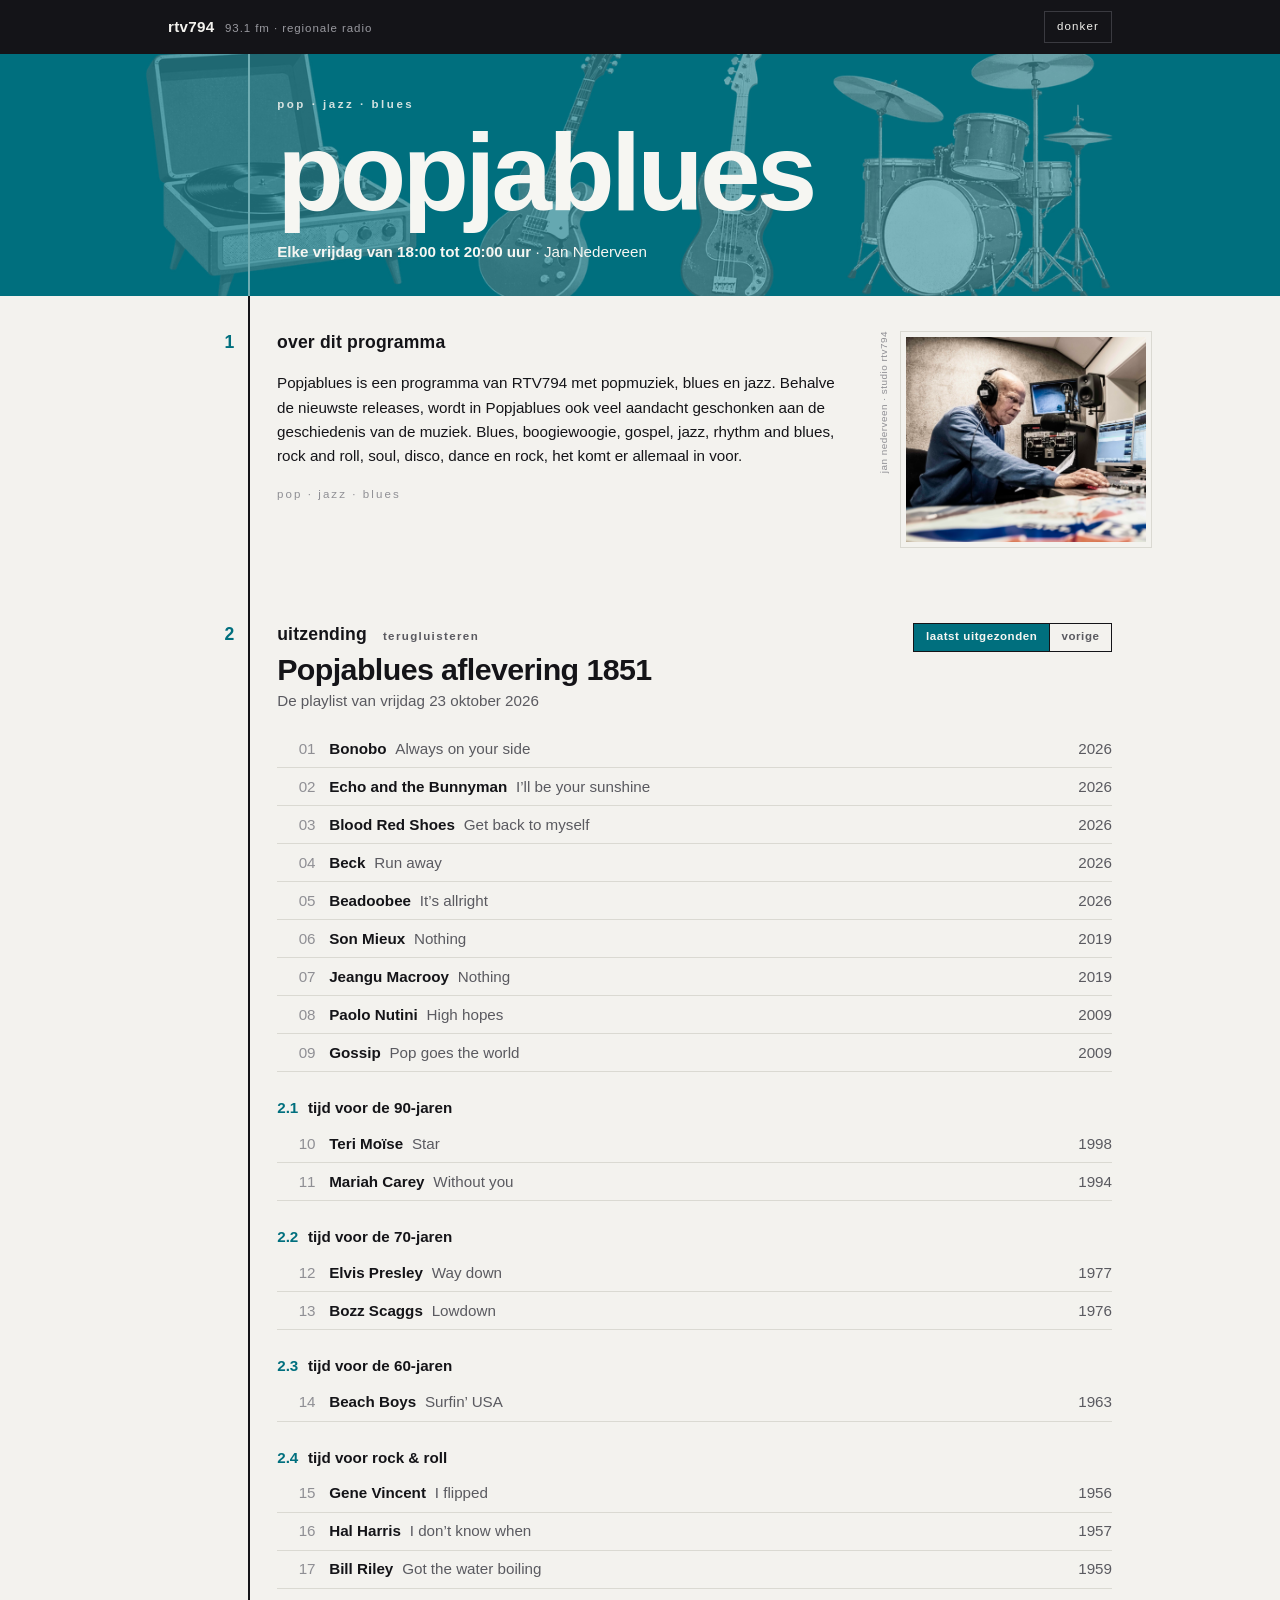
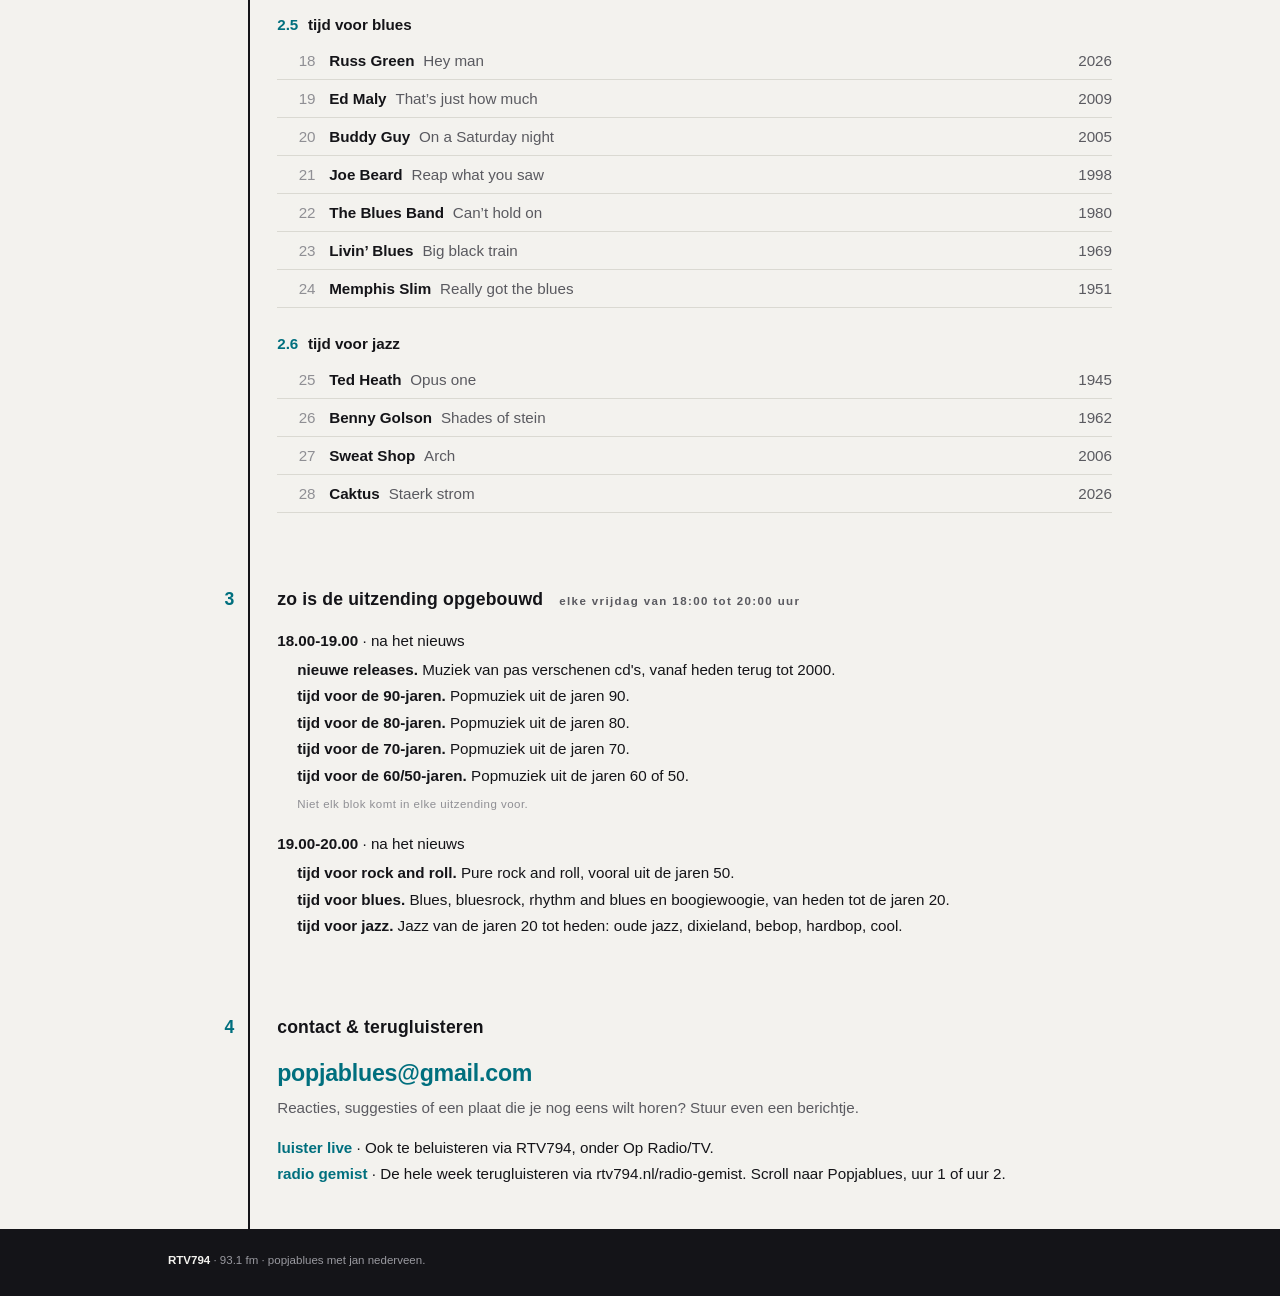
==== index.html @ 49a0f4a9 "deploy: laagveen/popjablues@c7b738869619e24f8c649554661a6828fafe88be" ====
<!DOCTYPE html><html lang="nl"> <head><meta charset="utf-8"><meta name="viewport" content="width=device-width, initial-scale=1"><title>Popjablues</title><meta name="description" content="Popjablues: pop, jazz en blues met Jan Nederveen."><link rel="icon" type="image/png" href="/uploads/favicon-record.png"><!-- Default to the light poster before first paint (avoids a dark flash on
         dark-OS visitors). The thema toggle and an explicit theme choice still win. --><script>
      (function () {
        var r = document.documentElement;
        if (!r.getAttribute('data-theme')) r.setAttribute('data-theme', 'light');
      })();
    </script><style>html,body{height:100%;margin:0}body{display:flex;flex-direction:column;font-family:system-ui,sans-serif}.bar[data-astro-cid-wopk3rog]{display:flex;align-items:center;gap:.75rem;padding:0 1rem;height:56px;flex:0 0 auto;background:#0f8593;color:#fff}.brand[data-astro-cid-wopk3rog]{font-weight:700;font-size:1.05rem}.hint[data-astro-cid-wopk3rog]{font-size:.8rem;opacity:.85}.spacer[data-astro-cid-wopk3rog]{flex:1}.status[data-astro-cid-wopk3rog]{font-size:.9rem}.status[data-astro-cid-wopk3rog].ok{color:#d3ffe9}.status[data-astro-cid-wopk3rog].err{color:#ffd6d6}.status[data-astro-cid-wopk3rog].busy{color:#fff;opacity:.9}.tool[data-astro-cid-wopk3rog]{background:transparent;color:#fff;text-decoration:none;font-weight:700;font-size:.95rem;padding:.5rem 1rem;border-radius:999px;border:1px solid rgba(255,255,255,.6)}.tool[data-astro-cid-wopk3rog]:hover{background:#ffffff1f}.preview[data-astro-cid-wopk3rog]{background:#fff;color:#0f8593;text-decoration:none;font-weight:700;font-size:.95rem;padding:.5rem 1rem;border-radius:999px;border:0}button[data-astro-cid-wopk3rog].publish{background:#ffd23f;color:#11343a;border:0;font-weight:700;font-size:.95rem;padding:.55rem 1.1rem;border-radius:999px;cursor:pointer}button[data-astro-cid-wopk3rog].publish:disabled{opacity:.6;cursor:progress}iframe[data-astro-cid-wopk3rog].editor{flex:1;width:100%;border:0}
</style><link rel="stylesheet" href="/_astro/PlaylistView.D5-GfTZJ.css"></head> <body>  <div id="app" class="prog-pjb"> <header class="band-top"> <div class="inner"> <span class="brand"><b>RTV794</b><span>93.1 fm · regionale radio</span></span> <button class="tbtn" id="themeBtn" type="button">thema</button> </div> </header> <div class="marquee-band has-print"> <div class="zeef" aria-hidden="true"> <img class="zeef-obj zo-record" src="/uploads/objects/record.png" alt=""><img class="zeef-obj zo-guitar" src="/uploads/objects/guitar.png" alt=""><img class="zeef-obj zo-bass" src="/uploads/objects/bass.png" alt=""><img class="zeef-obj zo-drums" src="/uploads/objects/drums.png" alt=""> </div> <div class="inner"> <div class="station"> <span class="idx" aria-hidden="true"></span> <div class="m-body"> <p class="eyebrow">pop · jazz · blues</p> <h1>Popjablues</h1> <p class="m-sched"><b>Elke vrijdag van 18:00 tot 20:00 uur</b> · Jan Nederveen</p> </div> </div> </div> </div> <main class="bodyfield"> <div class="inner"> <section class="station" aria-label="Over dit programma"> <span class="idx" aria-hidden="true">1</span> <div class="st-body"> <div class="ab-grid"> <div class="ab-txt"> <h2 class="st-h">over dit programma</h2> <p class="ab-text">Popjablues is een programma van RTV794 met popmuziek, blues en jazz. Behalve de nieuwste releases, wordt in Popjablues ook veel aandacht geschonken aan de geschiedenis van de muziek. Blues, boogiewoogie, gospel, jazz, rhythm and blues, rock and roll, soul, disco, dance en rock, het komt er allemaal in voor.</p> <div class="genres"><span class="genre-cap">pop · jazz · blues</span></div> </div> <figure class="print"> <figcaption>jan nederveen · studio rtv794</figcaption> <span class="print-img"> <img src="/uploads/jan-v2.jpg" alt="Jan Nederveen achter de mengtafel in de studio van RTV794"> </span> </figure> </div> </div> </section> <section class="station" aria-label="Uitzending" data-uitzending> <span class="idx" aria-hidden="true">2</span> <div class="st-body"> <div class="sh-head"> <h2 class="st-h">uitzending <span class="st-meta" data-ed-meta></span></h2> <div class="edsw" role="tablist" aria-label="Kies welke uitzending je ziet"> <button class="edbtn" type="button" role="tab" data-ed-btn="0" data-datum="2026-10-23" aria-selected="true" tabindex="0">
aflevering 1851 </button><button class="edbtn" type="button" role="tab" data-ed-btn="1" data-datum="2026-10-23" aria-selected="false" tabindex="-1">
aflevering 1851 </button> </div> </div>  <div class="ed-sheet" data-ed-sheet="0" data-datum="2026-10-23"> <p class="sh-date">Popjablues aflevering 1851</p> <p class="sh-sub">De playlist van vrijdag 23 oktober 2026</p>  <div class="row"> <span class="ord">01</span> <span class="entry"> <span class="art">Bonobo</span> <span class="ttl">Always on your side</span>  </span> <span class="yr">2026</span> </div><div class="row"> <span class="ord">02</span> <span class="entry"> <span class="art">Echo and the Bunnyman</span> <span class="ttl">I’ll be your sunshine</span>  </span> <span class="yr">2026</span> </div><div class="row"> <span class="ord">03</span> <span class="entry"> <span class="art">Blood Red Shoes</span> <span class="ttl">Get back to myself</span>  </span> <span class="yr">2026</span> </div><div class="row"> <span class="ord">04</span> <span class="entry"> <span class="art">Beck</span> <span class="ttl">Run away</span>  </span> <span class="yr">2026</span> </div><div class="row"> <span class="ord">05</span> <span class="entry"> <span class="art">Beadoobee</span> <span class="ttl">It’s allright</span>  </span> <span class="yr">2026</span> </div><div class="row"> <span class="ord">06</span> <span class="entry"> <span class="art">Son Mieux</span> <span class="ttl">Nothing</span>  </span> <span class="yr">2019</span> </div><div class="row"> <span class="ord">07</span> <span class="entry"> <span class="art">Jeangu Macrooy</span> <span class="ttl">Nothing</span>  </span> <span class="yr">2019</span> </div><div class="row"> <span class="ord">08</span> <span class="entry"> <span class="art">Paolo Nutini</span> <span class="ttl">High hopes</span>  </span> <span class="yr">2009</span> </div><div class="row"> <span class="ord">09</span> <span class="entry"> <span class="art">Gossip</span> <span class="ttl">Pop goes the world</span>  </span> <span class="yr">2009</span> </div><p class="plsec"><span class="psn">2.1</span>Tijd voor de 90-jaren</p><div class="row"> <span class="ord">10</span> <span class="entry"> <span class="art">Teri Moïse</span> <span class="ttl">Star</span>  </span> <span class="yr">1998</span> </div><div class="row"> <span class="ord">11</span> <span class="entry"> <span class="art">Mariah Carey</span> <span class="ttl">Without you</span>  </span> <span class="yr">1994</span> </div><p class="plsec"><span class="psn">2.2</span>Tijd voor de 70-jaren</p><div class="row"> <span class="ord">12</span> <span class="entry"> <span class="art">Elvis Presley</span> <span class="ttl">Way down</span>  </span> <span class="yr">1977</span> </div><div class="row"> <span class="ord">13</span> <span class="entry"> <span class="art">Bozz Scaggs</span> <span class="ttl">Lowdown</span>  </span> <span class="yr">1976</span> </div><p class="plsec"><span class="psn">2.3</span>Tijd voor de 60-jaren</p><div class="row"> <span class="ord">14</span> <span class="entry"> <span class="art">Beach Boys</span> <span class="ttl">Surfin’ USA</span>  </span> <span class="yr">1963</span> </div><p class="plsec"><span class="psn">2.4</span>Tijd voor rock &amp; roll</p><div class="row"> <span class="ord">15</span> <span class="entry"> <span class="art">Gene Vincent</span> <span class="ttl">I flipped</span>  </span> <span class="yr">1956</span> </div><div class="row"> <span class="ord">16</span> <span class="entry"> <span class="art">Hal Harris</span> <span class="ttl">I don’t know when</span>  </span> <span class="yr">1957</span> </div><div class="row"> <span class="ord">17</span> <span class="entry"> <span class="art">Bill Riley</span> <span class="ttl">Got the water boiling</span>  </span> <span class="yr">1959</span> </div><p class="plsec"><span class="psn">2.5</span>Tijd voor blues</p><div class="row"> <span class="ord">18</span> <span class="entry"> <span class="art">Russ Green</span> <span class="ttl">Hey man</span>  </span> <span class="yr">2026</span> </div><div class="row"> <span class="ord">19</span> <span class="entry"> <span class="art">Ed Maly</span> <span class="ttl">That’s just how much</span>  </span> <span class="yr">2009</span> </div><div class="row"> <span class="ord">20</span> <span class="entry"> <span class="art">Buddy Guy</span> <span class="ttl">On a Saturday night</span>  </span> <span class="yr">2005</span> </div><div class="row"> <span class="ord">21</span> <span class="entry"> <span class="art">Joe Beard</span> <span class="ttl">Reap what you saw</span>  </span> <span class="yr">1998</span> </div><div class="row"> <span class="ord">22</span> <span class="entry"> <span class="art">The Blues Band</span> <span class="ttl">Can’t hold on</span>  </span> <span class="yr">1980</span> </div><div class="row"> <span class="ord">23</span> <span class="entry"> <span class="art">Livin’ Blues</span> <span class="ttl">Big black train</span>  </span> <span class="yr">1969</span> </div><div class="row"> <span class="ord">24</span> <span class="entry"> <span class="art">Memphis Slim</span> <span class="ttl">Really got the blues</span>  </span> <span class="yr">1951</span> </div><p class="plsec"><span class="psn">2.6</span>Tijd voor jazz</p><div class="row"> <span class="ord">25</span> <span class="entry"> <span class="art">Ted Heath</span> <span class="ttl">Opus one</span>  </span> <span class="yr">1945</span> </div><div class="row"> <span class="ord">26</span> <span class="entry"> <span class="art">Benny Golson</span> <span class="ttl">Shades of stein</span>  </span> <span class="yr">1962</span> </div><div class="row"> <span class="ord">27</span> <span class="entry"> <span class="art">Sweat Shop</span> <span class="ttl">Arch</span>  </span> <span class="yr">2006</span> </div><div class="row"> <span class="ord">28</span> <span class="entry"> <span class="art">Caktus</span> <span class="ttl">Staerk strom</span>  </span> <span class="yr">2026</span> </div> </div><div class="ed-sheet" data-ed-sheet="1" data-datum="2026-10-23" hidden> <p class="sh-date">Popjablues aflevering 1851</p> <p class="sh-sub">De playlist van vrijdag 23 oktober 2026</p>  <div class="row"> <span class="ord">01</span> <span class="entry"> <span class="art">Bonobo</span> <span class="ttl">Always on your side</span>  </span> <span class="yr">2026</span> </div><div class="row"> <span class="ord">02</span> <span class="entry"> <span class="art">Echo and the Bunnyman</span> <span class="ttl">I’ll be your sunshine</span>  </span> <span class="yr">2026</span> </div><div class="row"> <span class="ord">03</span> <span class="entry"> <span class="art">Blood Red Shoes</span> <span class="ttl">Get back to myself</span>  </span> <span class="yr">2026</span> </div><div class="row"> <span class="ord">04</span> <span class="entry"> <span class="art">Beck</span> <span class="ttl">Run away</span>  </span> <span class="yr">2026</span> </div><div class="row"> <span class="ord">05</span> <span class="entry"> <span class="art">Beadoobee</span> <span class="ttl">It’s allright</span>  </span> <span class="yr">2026</span> </div><div class="row"> <span class="ord">06</span> <span class="entry"> <span class="art">Son Mieux</span> <span class="ttl">Nothing</span>  </span> <span class="yr">2019</span> </div><div class="row"> <span class="ord">07</span> <span class="entry"> <span class="art">Jeangu Macrooy</span> <span class="ttl">Nothing</span>  </span> <span class="yr">2019</span> </div><div class="row"> <span class="ord">08</span> <span class="entry"> <span class="art">Paolo Nutini</span> <span class="ttl">High hopes</span>  </span> <span class="yr">2009</span> </div><div class="row"> <span class="ord">09</span> <span class="entry"> <span class="art">Gossip</span> <span class="ttl">Pop goes the world</span>  </span> <span class="yr">2009</span> </div><p class="plsec"><span class="psn">2.1</span>Tijd voor de 90-jaren</p><div class="row"> <span class="ord">10</span> <span class="entry"> <span class="art">Teri Moïse</span> <span class="ttl">Star</span>  </span> <span class="yr">1998</span> </div><div class="row"> <span class="ord">11</span> <span class="entry"> <span class="art">Mariah Carey</span> <span class="ttl">Without you</span>  </span> <span class="yr">1994</span> </div><p class="plsec"><span class="psn">2.2</span>Tijd voor de 70-jaren</p><div class="row"> <span class="ord">12</span> <span class="entry"> <span class="art">Elvis Presley</span> <span class="ttl">Way down</span>  </span> <span class="yr">1977</span> </div><div class="row"> <span class="ord">13</span> <span class="entry"> <span class="art">Bozz Scaggs</span> <span class="ttl">Lowdown</span>  </span> <span class="yr">1976</span> </div><p class="plsec"><span class="psn">2.3</span>Tijd voor de 60-jaren</p><div class="row"> <span class="ord">14</span> <span class="entry"> <span class="art">Beach Boys</span> <span class="ttl">Surfin’ USA</span>  </span> <span class="yr">1963</span> </div><p class="plsec"><span class="psn">2.4</span>Tijd voor rock &amp; roll</p><div class="row"> <span class="ord">15</span> <span class="entry"> <span class="art">Gene Vincent</span> <span class="ttl">I flipped</span>  </span> <span class="yr">1956</span> </div><div class="row"> <span class="ord">16</span> <span class="entry"> <span class="art">Hal Harris</span> <span class="ttl">I don’t know when</span>  </span> <span class="yr">1957</span> </div><div class="row"> <span class="ord">17</span> <span class="entry"> <span class="art">Bill Riley</span> <span class="ttl">Got the water boiling</span>  </span> <span class="yr">1959</span> </div><p class="plsec"><span class="psn">2.5</span>Tijd voor blues</p><div class="row"> <span class="ord">18</span> <span class="entry"> <span class="art">Russ Green</span> <span class="ttl">Hey man</span>  </span> <span class="yr">2026</span> </div><div class="row"> <span class="ord">19</span> <span class="entry"> <span class="art">Ed Maly</span> <span class="ttl">That’s just how much</span>  </span> <span class="yr">2009</span> </div><div class="row"> <span class="ord">20</span> <span class="entry"> <span class="art">Buddy Guy</span> <span class="ttl">On a Saturday night</span>  </span> <span class="yr">2005</span> </div><div class="row"> <span class="ord">21</span> <span class="entry"> <span class="art">Joe Beard</span> <span class="ttl">Reap what you saw</span>  </span> <span class="yr">1998</span> </div><div class="row"> <span class="ord">22</span> <span class="entry"> <span class="art">The Blues Band</span> <span class="ttl">Can’t hold on</span>  </span> <span class="yr">1980</span> </div><div class="row"> <span class="ord">23</span> <span class="entry"> <span class="art">Livin’ Blues</span> <span class="ttl">Big black train</span>  </span> <span class="yr">1969</span> </div><div class="row"> <span class="ord">24</span> <span class="entry"> <span class="art">Memphis Slim</span> <span class="ttl">Really got the blues</span>  </span> <span class="yr">1951</span> </div><p class="plsec"><span class="psn">2.6</span>Tijd voor jazz</p><div class="row"> <span class="ord">25</span> <span class="entry"> <span class="art">Ted Heath</span> <span class="ttl">Opus one</span>  </span> <span class="yr">1945</span> </div><div class="row"> <span class="ord">26</span> <span class="entry"> <span class="art">Benny Golson</span> <span class="ttl">Shades of stein</span>  </span> <span class="yr">1962</span> </div><div class="row"> <span class="ord">27</span> <span class="entry"> <span class="art">Sweat Shop</span> <span class="ttl">Arch</span>  </span> <span class="yr">2006</span> </div><div class="row"> <span class="ord">28</span> <span class="entry"> <span class="art">Caktus</span> <span class="ttl">Staerk strom</span>  </span> <span class="yr">2026</span> </div> </div> </div> </section> <script type="module">const o=document.querySelector("[data-uitzending]");if(o){const i=o.querySelector("[data-ed-meta]"),b=Array.from(o.querySelectorAll(".edbtn")),g=Array.from(o.querySelectorAll(".ed-sheet")),y=t=>{const[e,r,u]=t.split("-").map(Number);return Date.UTC(e,r-1,u)/864e5},a=new Date,c=Date.UTC(a.getFullYear(),a.getMonth(),a.getDate())/864e5,s=g.map(t=>{const e=t.getAttribute("data-ed-sheet");return{sheet:t,btn:b.find(r=>r.getAttribute("data-ed-btn")===e)??null,num:y(t.getAttribute("data-datum")||"1970-01-01")}}),h=s.filter(t=>t.num<=c).sort((t,e)=>e.num-t.num),A=s.filter(t=>t.num>c).sort((t,e)=>t.num-e.num),f=h[0]??null,l=A[0]??null,n=s.filter(t=>t.num<=c||t===l);for(const t of s)n.includes(t)||(t.sheet.remove(),t.btn?.remove());n.length<=1&&o.querySelector(".edsw")?.remove();const m=t=>t===l?["komende","straks te horen"]:t===f?["laatst uitgezonden","terugluisteren"]:["vorige","uit het archief"],d=t=>{for(const e of n){const r=e===t;e.sheet.hidden=!r,e.btn&&(e.btn.setAttribute("aria-selected",r?"true":"false"),e.btn.tabIndex=r?0:-1)}i&&(i.textContent=m(t)[1])};for(const t of n)t.btn&&(t.btn.textContent=m(t)[0],t.btn.addEventListener("click",()=>d(t)));d(f??l??n[0]),o.querySelector(".edsw")?.addEventListener("keydown",t=>{const e=t;if(!["ArrowLeft","ArrowRight","Home","End"].includes(e.key))return;e.preventDefault();const r=n.findIndex(k=>k.btn?.getAttribute("aria-selected")==="true"),u=e.key==="Home"?0:e.key==="End"?n.length-1:(r+(e.key==="ArrowRight"?1:-1)+n.length)%n.length;d(n[u]),n[u].btn?.focus()})}</script> <section class="station" aria-label="Zo is de uitzending opgebouwd"> <span class="idx" aria-hidden="true">3</span> <div class="st-body"> <h2 class="st-h">
zo is de uitzending opgebouwd
<span class="st-meta">Elke vrijdag van 18:00 tot 20:00 uur</span> </h2>  <p class="f-hour"><b>18.00-19.00</b> · na het nieuws</p> <p class="f-line"><b>Nieuwe releases.</b> Muziek van pas verschenen cd&#39;s, vanaf heden terug tot 2000.</p><p class="f-line"><b>Tijd voor de 90-jaren.</b> Popmuziek uit de jaren 90.</p><p class="f-line"><b>Tijd voor de 80-jaren.</b> Popmuziek uit de jaren 80.</p><p class="f-line"><b>Tijd voor de 70-jaren.</b> Popmuziek uit de jaren 70.</p><p class="f-line"><b>Tijd voor de 60/50-jaren.</b> Popmuziek uit de jaren 60 of 50.</p><p class="f-note">Niet elk blok komt in elke uitzending voor.</p> <p class="f-hour"><b>19.00-20.00</b> · na het nieuws</p> <p class="f-line"><b>Tijd voor rock and roll.</b> Pure rock and roll, vooral uit de jaren 50.</p><p class="f-line"><b>Tijd voor blues.</b> Blues, bluesrock, rhythm and blues en boogiewoogie, van heden tot de jaren 20.</p><p class="f-line"><b>Tijd voor jazz.</b> Jazz van de jaren 20 tot heden: oude jazz, dixieland, bebop, hardbop, cool.</p> </div> </section> <section class="station" aria-label="Contact en terugluisteren"> <span class="idx" aria-hidden="true">4</span> <div class="st-body"> <h2 class="st-h">contact &amp; terugluisteren</h2> <p class="f-line" style="margin-left:0"> <a class="mail" href="mailto:popjablues@gmail.com">popjablues@gmail.com</a> </p> <p class="f-mailcap">Reacties, suggesties of een plaat die je nog eens wilt horen? Stuur even een berichtje.</p> <p class="f-line" style="margin-left:0"> <a class="flink" href="https://www.rtv794.nl" target="_blank" rel="noopener">Luister live</a> · Ook te beluisteren via RTV794, onder Op Radio/TV. </p><p class="f-line" style="margin-left:0"> <a class="flink" href="https://www.rtv794.nl/radio-gemist" target="_blank" rel="noopener">Radio gemist</a> · De hele week terugluisteren via rtv794.nl/radio-gemist. Scroll naar Popjablues, uur 1 of uur 2. </p> </div> </section> </div> </main> <footer class="band-foot"> <div class="inner"> <p class="foot-note"> <b>RTV794</b> · 93.1 fm · popjablues met jan nederveen.
</p> </div> </footer> </div>   <script type="module">const n=document.documentElement,t=document.getElementById("themeBtn"),e=()=>n.getAttribute("data-theme")==="dark"||!n.getAttribute("data-theme")&&window.matchMedia("(prefers-color-scheme: dark)").matches;t&&(t.textContent=e()?"licht":"donker",t.addEventListener("click",()=>{n.setAttribute("data-theme",e()?"light":"dark"),t.textContent=e()?"licht":"donker"}));</script> </body> </html>
---- _astro/PlaylistView.D5-GfTZJ.css ----
:root{color-scheme:light;--paper: #f3f2ee;--ink: #141418;--mut: #5a5a60;--faint: #8f8f94;--rule: #141418;--rule-soft: #dad9d2;--band: #141418;--band-ink: #f3f2ee;--band-mut: #9a9aa0;--band-line: #3a3a40;--pjb: #006f7e;--live: #d8261c;--on-accent: #f6f6f2;--pjb-deep: #006f7e;--field-ink: #f6f6f2;--sans: "Helvetica Neue", Helvetica, Arial, sans-serif;--serif: Georgia, "Times New Roman", Times, serif;--klm: #8f6110;--klm-deep: #6f4e0f;--pad: clamp(1rem, 4vw, 2.5rem);--spine: clamp(2.6rem, 8vw, 5rem);--gut: clamp(.95rem, 2.6vw, 1.7rem)}@media(prefers-color-scheme:dark){:root:not([data-theme=light]){color-scheme:dark;--paper: #161619;--ink: #ececea;--mut: #a8a8ae;--faint: #7c7c82;--rule: #ececea;--rule-soft: #2e2e33;--band: #0d0d10;--band-ink: #ececea;--band-mut: #8a8a90;--band-line: #33333a;--pjb: #41c0cf;--klm: #c99a3f;--live: #ff5044;--on-accent: #121215}}:root[data-theme=dark]{color-scheme:dark;--paper: #161619;--ink: #ececea;--mut: #a8a8ae;--faint: #7c7c82;--rule: #ececea;--rule-soft: #2e2e33;--band: #0d0d10;--band-ink: #ececea;--band-mut: #8a8a90;--band-line: #33333a;--pjb: #41c0cf;--klm: #c99a3f;--live: #ff5044;--on-accent: #121215}.prog-pjb{--accent: var(--pjb);--field: var(--pjb-deep);--disp: var(--sans)}.prog-klm{--accent: var(--klm);--field: var(--klm-deep);--disp: var(--serif)}.entry .perf{display:block;font-size:.85em;color:var(--mut)}*{box-sizing:border-box}html{-webkit-text-size-adjust:100%}body{margin:0;background:var(--band);color:var(--ink);font-family:var(--sans);font-size:.95rem;line-height:1.55;-webkit-font-smoothing:antialiased;text-rendering:optimizeLegibility;min-height:100vh}a{color:inherit}.inner{max-width:64rem;margin:0 auto;padding-inline:var(--pad)}.station{display:grid;grid-template-columns:var(--spine) 1fr}.idx{text-align:right;padding:2.2rem .85rem 0 0;font-weight:700;font-size:1.1rem;line-height:1.3;color:var(--accent);font-variant-numeric:tabular-nums}.st-body{border-left:2px solid var(--rule);padding:2.2rem 0 2.5rem var(--gut);min-width:0}.st-h{margin:0 0 1.1rem;font-size:1.1rem;font-weight:700;line-height:1.3;letter-spacing:.01em;text-transform:lowercase;display:flex;flex-wrap:wrap;align-items:baseline;gap:.3rem 1rem}.st-meta{font-size:.72rem;font-weight:700;letter-spacing:.12em;color:var(--mut);font-variant-numeric:tabular-nums;text-transform:lowercase}.band-top{background:var(--band);color:var(--band-ink)}.band-top .inner{display:flex;align-items:center;gap:.9rem 1.2rem;flex-wrap:wrap;padding-top:.7rem;padding-bottom:.7rem}.brand{display:flex;align-items:baseline;gap:.65rem;text-transform:lowercase}.brand b{font-size:.95rem;font-weight:700;letter-spacing:.02em}.brand span{font-size:.72rem;color:var(--band-mut);letter-spacing:.08em;font-variant-numeric:tabular-nums}.tbtn{font:inherit;font-size:.72rem;letter-spacing:.1em;text-transform:lowercase;background:transparent;border:1px solid var(--band-line);border-radius:0;color:var(--band-ink);padding:.38rem .75rem;cursor:pointer;margin-left:auto;transition:border-color .15s}.tbtn:hover{border-color:var(--band-ink)}.marquee-band{position:relative;background:var(--field);color:var(--field-ink)}.m-body{border-left:2px solid color-mix(in srgb,var(--field-ink) 45%,var(--field));padding:clamp(1.5rem,5vw,2.6rem) 0 clamp(1.3rem,4vw,2rem) var(--gut);min-width:0}.eyebrow{margin:0;font-size:.72rem;font-weight:700;letter-spacing:.22em;text-transform:lowercase;opacity:.85}.m-body h1{margin:.08em 0 .16em;font-family:var(--disp);font-size:clamp(3rem,11vw,6.8rem);line-height:.92;letter-spacing:-.035em;font-weight:800;text-transform:lowercase;text-wrap:balance;overflow-wrap:anywhere}.prog-klm .m-body h1{font-size:clamp(2.2rem,8vw,4.4rem)}.m-sched{margin:0;font-size:.95rem;font-variant-numeric:tabular-nums}.m-sched b{font-weight:700}.bodyfield{background:var(--paper)}.ab-grid{display:flex;gap:var(--gut);align-items:flex-start;container-type:inline-size}.ab-txt{flex:1 1 auto;min-width:0}.ab-text{margin:0 0 1.1rem;max-width:40rem;line-height:1.6}.print{margin:0;flex:none;display:flex;gap:.55rem;margin-right:calc(-1 * var(--pad));max-width:100%;min-width:0}.print figcaption{writing-mode:vertical-rl;transform:rotate(180deg);font-size:.62rem;letter-spacing:.05em;color:var(--faint);text-transform:lowercase;align-self:flex-start}.print-img{width:clamp(190px,31cqi,252px);flex:0 1 auto;min-width:0;max-width:100%;background:var(--paper);padding:5px;border:1px solid var(--rule-soft)}.print-img img{display:block;width:100%;aspect-ratio:1024 / 875;object-fit:cover;object-position:50% 50%}.genres{display:flex;align-items:center;gap:.5rem}.genre-cap{font-size:.72rem;letter-spacing:.18em;color:var(--faint);text-transform:lowercase}.marquee-band.has-print{overflow:hidden}.marquee-band.has-print .inner{position:relative;z-index:1}.zeef{position:absolute;top:0;bottom:0;right:0;z-index:0;overflow:hidden;left:calc(max(0px,(100% - 64rem) / 2) + var(--pad) + var(--spine) - 120px);display:flex;align-items:center;justify-content:flex-start;gap:clamp(.3rem,2.2vw,1.8rem);pointer-events:none}.zeef-obj{flex:none;height:122%;width:auto;object-fit:contain;mix-blend-mode:multiply;filter:contrast(1.04)}.zo-record{opacity:.34}.zo-guitar{opacity:.4}.zo-bass{opacity:.46}.zo-drums{opacity:.5;margin-right:clamp(-2.4rem,-3vw,-.5rem)}.zo-piano{opacity:.34}.zo-harp{opacity:.4}.zo-cello{opacity:.46}.zo-violin{opacity:.5;margin-right:clamp(-2.4rem,-3vw,-.5rem)}.sh-head{display:flex;align-items:baseline;justify-content:space-between;gap:.5rem 1rem;flex-wrap:wrap}.sh-head .st-h{margin:0}.edsw{display:inline-flex;border:1px solid var(--rule)}.edbtn{font:inherit;font-size:.72rem;font-weight:700;letter-spacing:.05em;line-height:1.2;text-transform:lowercase;white-space:nowrap;background:transparent;color:var(--mut);border:0;border-radius:0;padding:.4rem .72rem;cursor:pointer;transition:background-color .2s,color .2s}.edbtn+.edbtn{border-left:1px solid var(--rule)}.edbtn[aria-selected=true]{background:var(--accent);color:var(--on-accent)}.edbtn:disabled{color:var(--faint);opacity:.55;cursor:not-allowed}.ed-sheet[hidden]{display:none}.sh-date{margin:0 0 .15rem;font-size:clamp(1.35rem,4vw,1.9rem);font-weight:800;letter-spacing:-.02em;line-height:1.15;font-variant-numeric:tabular-nums}.sh-sub{margin:0 0 1.1rem;color:var(--mut);font-size:.95rem;font-variant-numeric:tabular-nums}.intro{margin:.1rem 0 1.1rem;color:var(--mut);max-width:44rem}.plsec{margin:1.5rem 0 .35rem;font-weight:700;text-transform:lowercase;display:flex;align-items:baseline;gap:.6rem}.plsec .psn{color:var(--accent);font-variant-numeric:tabular-nums}.row{display:grid;grid-template-columns:2.4rem 1fr auto;gap:.1rem .85rem;align-items:baseline;padding:.42rem 0;border-bottom:1px solid var(--rule-soft)}.ord{text-align:right;color:var(--faint);font-variant-numeric:tabular-nums}.entry{display:flex;flex-wrap:wrap;align-items:baseline;gap:.1rem .55rem;min-width:0}.art{font-weight:700}.ttl{color:var(--mut)}.yr{color:var(--mut);font-variant-numeric:tabular-nums}.empty{margin:.4rem 0 0;color:var(--mut);max-width:40rem}.f-hour{margin:1.15rem 0 .35rem}.f-hour:first-of-type{margin-top:.1rem}.f-hour b{font-variant-numeric:tabular-nums}.f-line{margin:.18rem 0 .18rem 1.25rem}.f-line b{text-transform:lowercase}.f-note{margin:.55rem 0 0 1.25rem;font-size:.72rem;color:var(--faint);letter-spacing:.04em}.mail{color:var(--accent);font-weight:800;text-decoration:none;font-size:clamp(1.1rem,3vw,1.45rem);letter-spacing:-.01em}.mail:hover,.mail:focus-visible{text-decoration:underline}.f-mailcap{margin:.25rem 0 1rem;color:var(--mut);max-width:40rem}.flink{color:var(--accent);font-weight:700;text-decoration:none;text-transform:lowercase}.flink:hover,.flink:focus-visible{text-decoration:underline}.band-foot{background:var(--band);color:var(--band-ink)}.band-foot .inner{padding-top:1.4rem;padding-bottom:1.6rem}.foot-note{margin:0;font-size:.72rem;line-height:1.7;color:var(--band-mut);max-width:46rem}.foot-note b{color:var(--band-ink);font-weight:700}@media(max-width:40rem){:root{--spine: 2.2rem}.band-top .inner{padding-top:.55rem;padding-bottom:.55rem}.idx{padding-right:.55rem;font-size:.95rem}.ab-grid{flex-direction:column}.print{align-self:flex-end;margin-right:0}.row{grid-template-columns:2rem 1fr}.row .yr{grid-column:2}.zo-record,.zo-guitar{display:none}.zeef{left:auto;justify-content:flex-end;padding-right:clamp(.4rem,2.5vw,2rem)}.zeef-obj{height:112%}}:focus-visible{outline:2px solid var(--live);outline-offset:2px}@media(prefers-reduced-motion:reduce){*,*:before,*:after{animation:none!important;transition:none!important}}
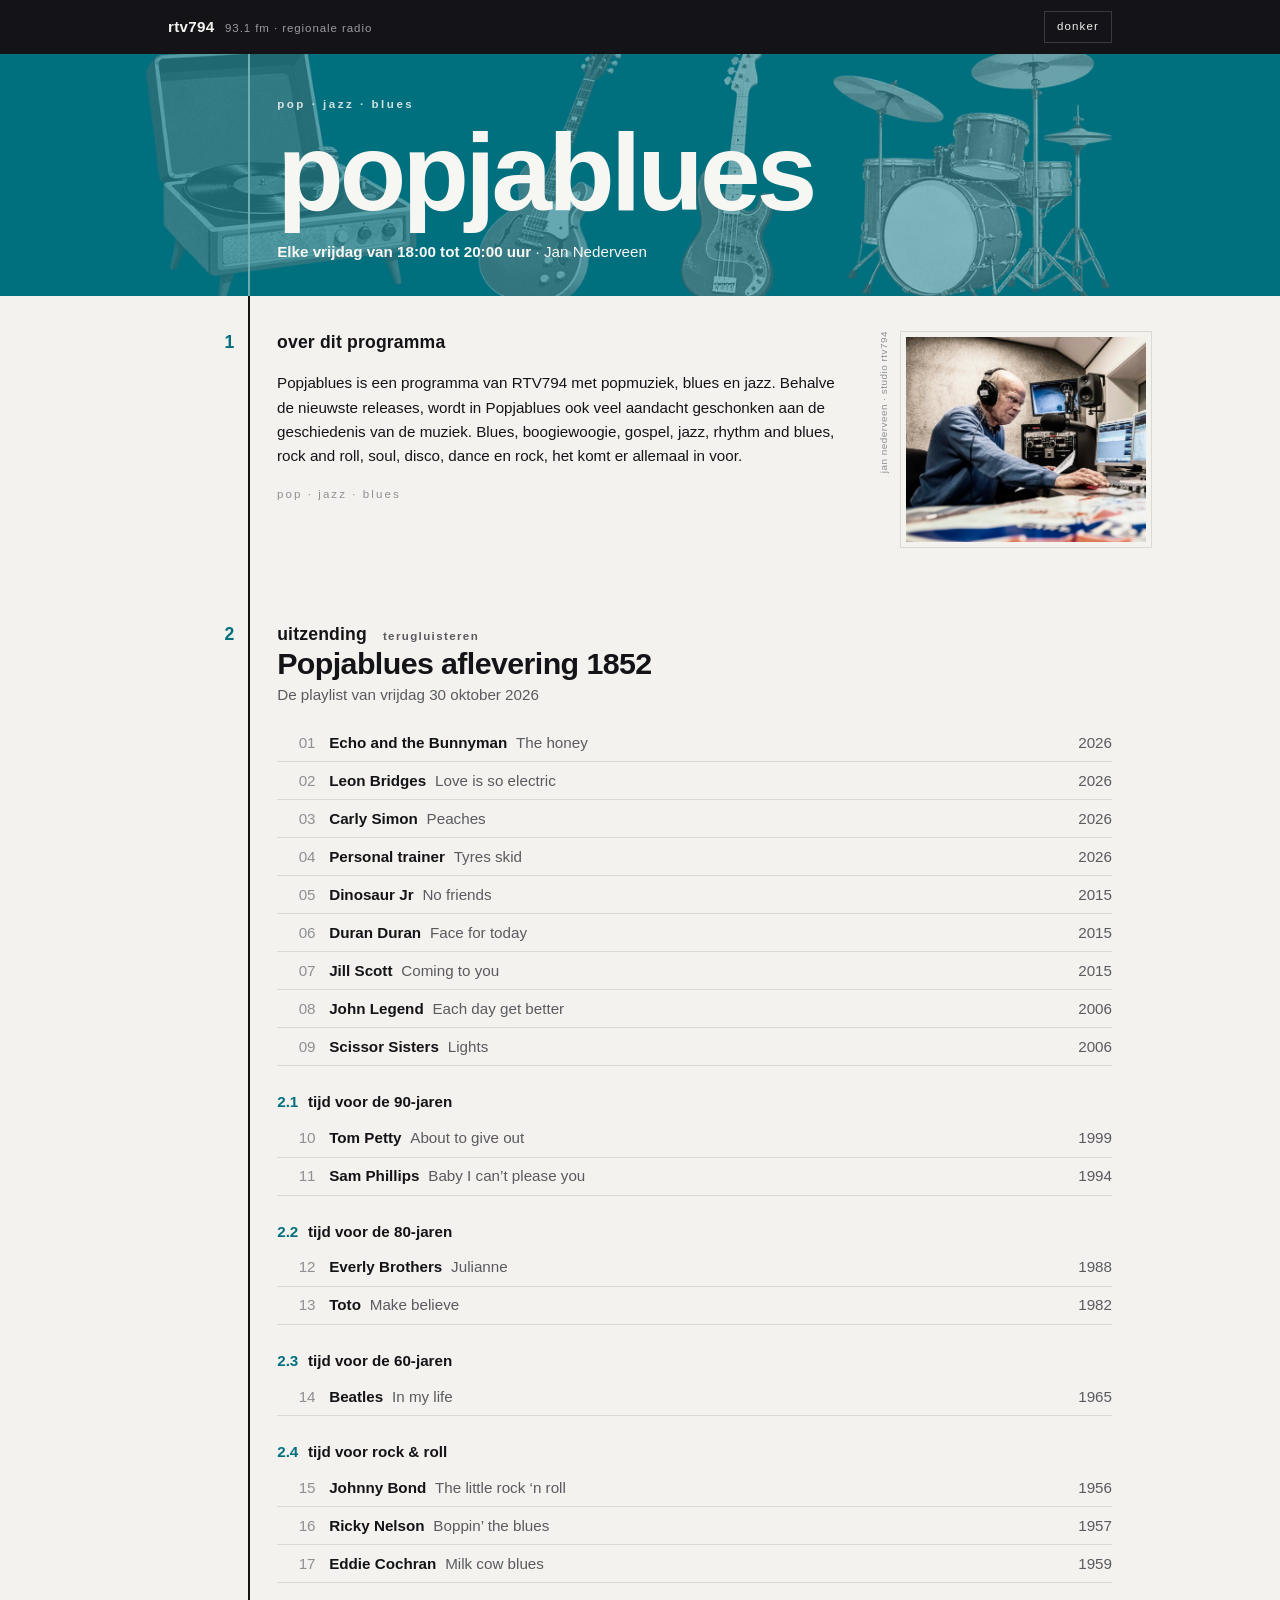
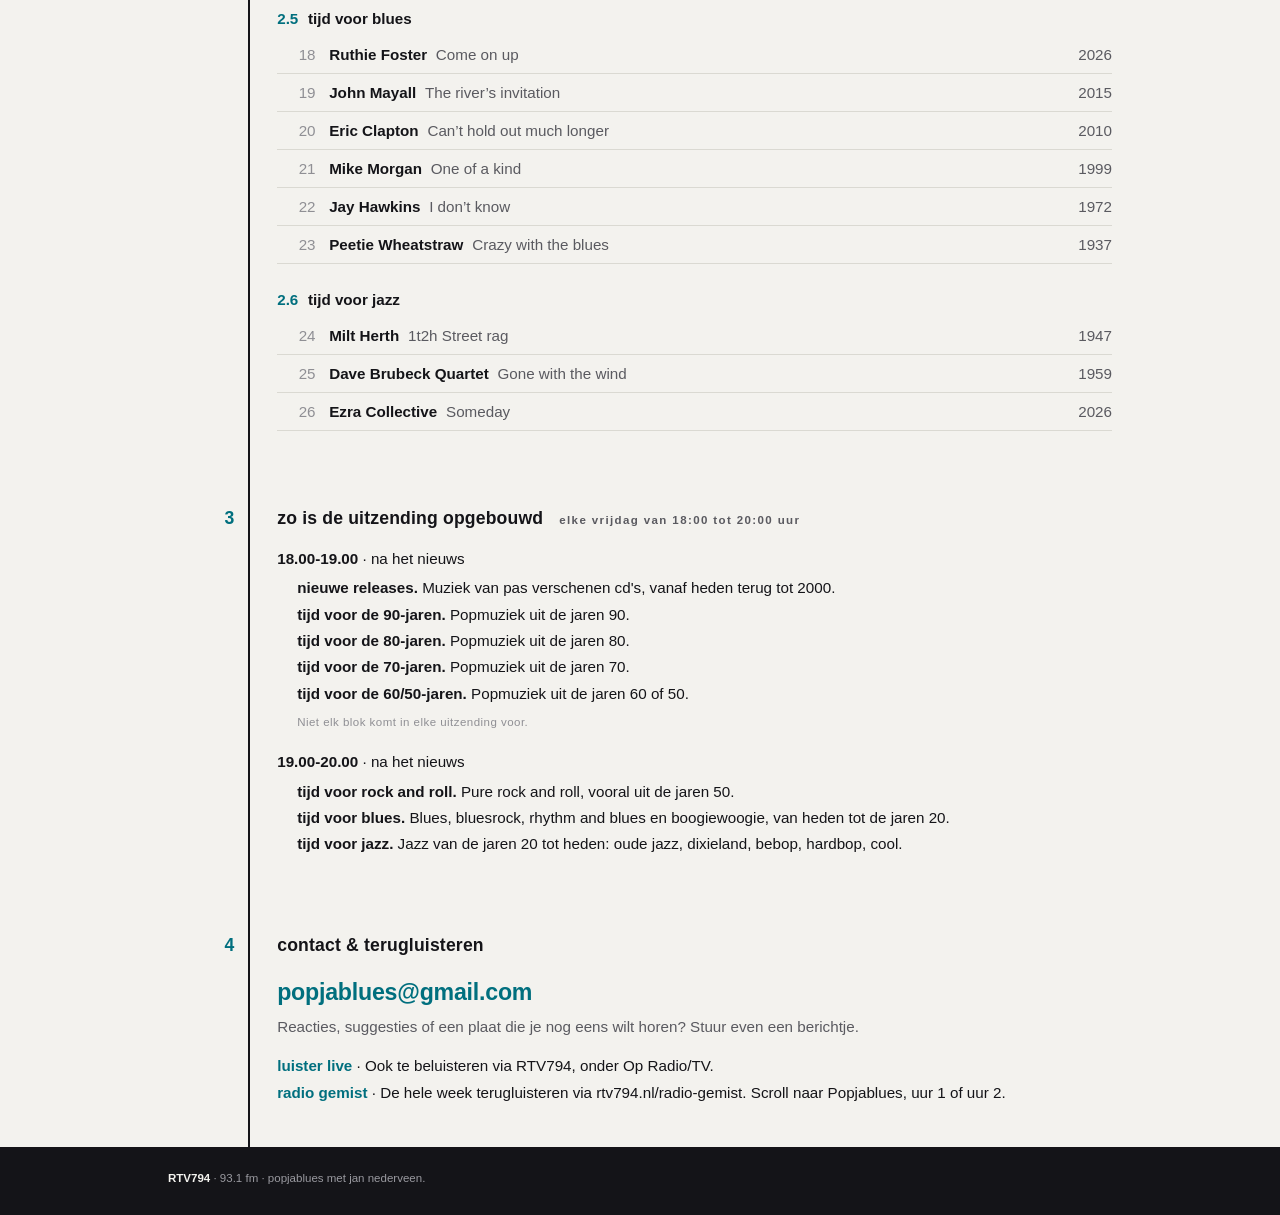
==== commit 9eb3af24: "deploy: laagveen/popjablues@ac2d07697a5b8d9c08536d1b6d60426bf2320ad5" ====
--- a/index.html
+++ b/index.html
@@ -5,9 +5,7 @@
         if (!r.getAttribute('data-theme')) r.setAttribute('data-theme', 'light');
       })();
     </script><style>html,body{height:100%;margin:0}body{display:flex;flex-direction:column;font-family:system-ui,sans-serif}.bar[data-astro-cid-wopk3rog]{display:flex;align-items:center;gap:.75rem;padding:0 1rem;height:56px;flex:0 0 auto;background:#0f8593;color:#fff}.brand[data-astro-cid-wopk3rog]{font-weight:700;font-size:1.05rem}.hint[data-astro-cid-wopk3rog]{font-size:.8rem;opacity:.85}.spacer[data-astro-cid-wopk3rog]{flex:1}.status[data-astro-cid-wopk3rog]{font-size:.9rem}.status[data-astro-cid-wopk3rog].ok{color:#d3ffe9}.status[data-astro-cid-wopk3rog].err{color:#ffd6d6}.status[data-astro-cid-wopk3rog].busy{color:#fff;opacity:.9}.tool[data-astro-cid-wopk3rog]{background:transparent;color:#fff;text-decoration:none;font-weight:700;font-size:.95rem;padding:.5rem 1rem;border-radius:999px;border:1px solid rgba(255,255,255,.6)}.tool[data-astro-cid-wopk3rog]:hover{background:#ffffff1f}.preview[data-astro-cid-wopk3rog]{background:#fff;color:#0f8593;text-decoration:none;font-weight:700;font-size:.95rem;padding:.5rem 1rem;border-radius:999px;border:0}button[data-astro-cid-wopk3rog].publish{background:#ffd23f;color:#11343a;border:0;font-weight:700;font-size:.95rem;padding:.55rem 1.1rem;border-radius:999px;cursor:pointer}button[data-astro-cid-wopk3rog].publish:disabled{opacity:.6;cursor:progress}iframe[data-astro-cid-wopk3rog].editor{flex:1;width:100%;border:0}
-</style><link rel="stylesheet" href="/_astro/PlaylistView.D5-GfTZJ.css"></head> <body>  <div id="app" class="prog-pjb"> <header class="band-top"> <div class="inner"> <span class="brand"><b>RTV794</b><span>93.1 fm · regionale radio</span></span> <button class="tbtn" id="themeBtn" type="button">thema</button> </div> </header> <div class="marquee-band has-print"> <div class="zeef" aria-hidden="true"> <img class="zeef-obj zo-record" src="/uploads/objects/record.png" alt=""><img class="zeef-obj zo-guitar" src="/uploads/objects/guitar.png" alt=""><img class="zeef-obj zo-bass" src="/uploads/objects/bass.png" alt=""><img class="zeef-obj zo-drums" src="/uploads/objects/drums.png" alt=""> </div> <div class="inner"> <div class="station"> <span class="idx" aria-hidden="true"></span> <div class="m-body"> <p class="eyebrow">pop · jazz · blues</p> <h1>Popjablues</h1> <p class="m-sched"><b>Elke vrijdag van 18:00 tot 20:00 uur</b> · Jan Nederveen</p> </div> </div> </div> </div> <main class="bodyfield"> <div class="inner"> <section class="station" aria-label="Over dit programma"> <span class="idx" aria-hidden="true">1</span> <div class="st-body"> <div class="ab-grid"> <div class="ab-txt"> <h2 class="st-h">over dit programma</h2> <p class="ab-text">Popjablues is een programma van RTV794 met popmuziek, blues en jazz. Behalve de nieuwste releases, wordt in Popjablues ook veel aandacht geschonken aan de geschiedenis van de muziek. Blues, boogiewoogie, gospel, jazz, rhythm and blues, rock and roll, soul, disco, dance en rock, het komt er allemaal in voor.</p> <div class="genres"><span class="genre-cap">pop · jazz · blues</span></div> </div> <figure class="print"> <figcaption>jan nederveen · studio rtv794</figcaption> <span class="print-img"> <img src="/uploads/jan-v2.jpg" alt="Jan Nederveen achter de mengtafel in de studio van RTV794"> </span> </figure> </div> </div> </section> <section class="station" aria-label="Uitzending" data-uitzending> <span class="idx" aria-hidden="true">2</span> <div class="st-body"> <div class="sh-head"> <h2 class="st-h">uitzending <span class="st-meta" data-ed-meta></span></h2> <div class="edsw" role="tablist" aria-label="Kies welke uitzending je ziet"> <button class="edbtn" type="button" role="tab" data-ed-btn="0" data-datum="2026-10-23" aria-selected="true" tabindex="0">
-aflevering 1851 </button><button class="edbtn" type="button" role="tab" data-ed-btn="1" data-datum="2026-10-23" aria-selected="false" tabindex="-1">
-aflevering 1851 </button> </div> </div>  <div class="ed-sheet" data-ed-sheet="0" data-datum="2026-10-23"> <p class="sh-date">Popjablues aflevering 1851</p> <p class="sh-sub">De playlist van vrijdag 23 oktober 2026</p>  <div class="row"> <span class="ord">01</span> <span class="entry"> <span class="art">Bonobo</span> <span class="ttl">Always on your side</span>  </span> <span class="yr">2026</span> </div><div class="row"> <span class="ord">02</span> <span class="entry"> <span class="art">Echo and the Bunnyman</span> <span class="ttl">I’ll be your sunshine</span>  </span> <span class="yr">2026</span> </div><div class="row"> <span class="ord">03</span> <span class="entry"> <span class="art">Blood Red Shoes</span> <span class="ttl">Get back to myself</span>  </span> <span class="yr">2026</span> </div><div class="row"> <span class="ord">04</span> <span class="entry"> <span class="art">Beck</span> <span class="ttl">Run away</span>  </span> <span class="yr">2026</span> </div><div class="row"> <span class="ord">05</span> <span class="entry"> <span class="art">Beadoobee</span> <span class="ttl">It’s allright</span>  </span> <span class="yr">2026</span> </div><div class="row"> <span class="ord">06</span> <span class="entry"> <span class="art">Son Mieux</span> <span class="ttl">Nothing</span>  </span> <span class="yr">2019</span> </div><div class="row"> <span class="ord">07</span> <span class="entry"> <span class="art">Jeangu Macrooy</span> <span class="ttl">Nothing</span>  </span> <span class="yr">2019</span> </div><div class="row"> <span class="ord">08</span> <span class="entry"> <span class="art">Paolo Nutini</span> <span class="ttl">High hopes</span>  </span> <span class="yr">2009</span> </div><div class="row"> <span class="ord">09</span> <span class="entry"> <span class="art">Gossip</span> <span class="ttl">Pop goes the world</span>  </span> <span class="yr">2009</span> </div><p class="plsec"><span class="psn">2.1</span>Tijd voor de 90-jaren</p><div class="row"> <span class="ord">10</span> <span class="entry"> <span class="art">Teri Moïse</span> <span class="ttl">Star</span>  </span> <span class="yr">1998</span> </div><div class="row"> <span class="ord">11</span> <span class="entry"> <span class="art">Mariah Carey</span> <span class="ttl">Without you</span>  </span> <span class="yr">1994</span> </div><p class="plsec"><span class="psn">2.2</span>Tijd voor de 70-jaren</p><div class="row"> <span class="ord">12</span> <span class="entry"> <span class="art">Elvis Presley</span> <span class="ttl">Way down</span>  </span> <span class="yr">1977</span> </div><div class="row"> <span class="ord">13</span> <span class="entry"> <span class="art">Bozz Scaggs</span> <span class="ttl">Lowdown</span>  </span> <span class="yr">1976</span> </div><p class="plsec"><span class="psn">2.3</span>Tijd voor de 60-jaren</p><div class="row"> <span class="ord">14</span> <span class="entry"> <span class="art">Beach Boys</span> <span class="ttl">Surfin’ USA</span>  </span> <span class="yr">1963</span> </div><p class="plsec"><span class="psn">2.4</span>Tijd voor rock &amp; roll</p><div class="row"> <span class="ord">15</span> <span class="entry"> <span class="art">Gene Vincent</span> <span class="ttl">I flipped</span>  </span> <span class="yr">1956</span> </div><div class="row"> <span class="ord">16</span> <span class="entry"> <span class="art">Hal Harris</span> <span class="ttl">I don’t know when</span>  </span> <span class="yr">1957</span> </div><div class="row"> <span class="ord">17</span> <span class="entry"> <span class="art">Bill Riley</span> <span class="ttl">Got the water boiling</span>  </span> <span class="yr">1959</span> </div><p class="plsec"><span class="psn">2.5</span>Tijd voor blues</p><div class="row"> <span class="ord">18</span> <span class="entry"> <span class="art">Russ Green</span> <span class="ttl">Hey man</span>  </span> <span class="yr">2026</span> </div><div class="row"> <span class="ord">19</span> <span class="entry"> <span class="art">Ed Maly</span> <span class="ttl">That’s just how much</span>  </span> <span class="yr">2009</span> </div><div class="row"> <span class="ord">20</span> <span class="entry"> <span class="art">Buddy Guy</span> <span class="ttl">On a Saturday night</span>  </span> <span class="yr">2005</span> </div><div class="row"> <span class="ord">21</span> <span class="entry"> <span class="art">Joe Beard</span> <span class="ttl">Reap what you saw</span>  </span> <span class="yr">1998</span> </div><div class="row"> <span class="ord">22</span> <span class="entry"> <span class="art">The Blues Band</span> <span class="ttl">Can’t hold on</span>  </span> <span class="yr">1980</span> </div><div class="row"> <span class="ord">23</span> <span class="entry"> <span class="art">Livin’ Blues</span> <span class="ttl">Big black train</span>  </span> <span class="yr">1969</span> </div><div class="row"> <span class="ord">24</span> <span class="entry"> <span class="art">Memphis Slim</span> <span class="ttl">Really got the blues</span>  </span> <span class="yr">1951</span> </div><p class="plsec"><span class="psn">2.6</span>Tijd voor jazz</p><div class="row"> <span class="ord">25</span> <span class="entry"> <span class="art">Ted Heath</span> <span class="ttl">Opus one</span>  </span> <span class="yr">1945</span> </div><div class="row"> <span class="ord">26</span> <span class="entry"> <span class="art">Benny Golson</span> <span class="ttl">Shades of stein</span>  </span> <span class="yr">1962</span> </div><div class="row"> <span class="ord">27</span> <span class="entry"> <span class="art">Sweat Shop</span> <span class="ttl">Arch</span>  </span> <span class="yr">2006</span> </div><div class="row"> <span class="ord">28</span> <span class="entry"> <span class="art">Caktus</span> <span class="ttl">Staerk strom</span>  </span> <span class="yr">2026</span> </div> </div><div class="ed-sheet" data-ed-sheet="1" data-datum="2026-10-23" hidden> <p class="sh-date">Popjablues aflevering 1851</p> <p class="sh-sub">De playlist van vrijdag 23 oktober 2026</p>  <div class="row"> <span class="ord">01</span> <span class="entry"> <span class="art">Bonobo</span> <span class="ttl">Always on your side</span>  </span> <span class="yr">2026</span> </div><div class="row"> <span class="ord">02</span> <span class="entry"> <span class="art">Echo and the Bunnyman</span> <span class="ttl">I’ll be your sunshine</span>  </span> <span class="yr">2026</span> </div><div class="row"> <span class="ord">03</span> <span class="entry"> <span class="art">Blood Red Shoes</span> <span class="ttl">Get back to myself</span>  </span> <span class="yr">2026</span> </div><div class="row"> <span class="ord">04</span> <span class="entry"> <span class="art">Beck</span> <span class="ttl">Run away</span>  </span> <span class="yr">2026</span> </div><div class="row"> <span class="ord">05</span> <span class="entry"> <span class="art">Beadoobee</span> <span class="ttl">It’s allright</span>  </span> <span class="yr">2026</span> </div><div class="row"> <span class="ord">06</span> <span class="entry"> <span class="art">Son Mieux</span> <span class="ttl">Nothing</span>  </span> <span class="yr">2019</span> </div><div class="row"> <span class="ord">07</span> <span class="entry"> <span class="art">Jeangu Macrooy</span> <span class="ttl">Nothing</span>  </span> <span class="yr">2019</span> </div><div class="row"> <span class="ord">08</span> <span class="entry"> <span class="art">Paolo Nutini</span> <span class="ttl">High hopes</span>  </span> <span class="yr">2009</span> </div><div class="row"> <span class="ord">09</span> <span class="entry"> <span class="art">Gossip</span> <span class="ttl">Pop goes the world</span>  </span> <span class="yr">2009</span> </div><p class="plsec"><span class="psn">2.1</span>Tijd voor de 90-jaren</p><div class="row"> <span class="ord">10</span> <span class="entry"> <span class="art">Teri Moïse</span> <span class="ttl">Star</span>  </span> <span class="yr">1998</span> </div><div class="row"> <span class="ord">11</span> <span class="entry"> <span class="art">Mariah Carey</span> <span class="ttl">Without you</span>  </span> <span class="yr">1994</span> </div><p class="plsec"><span class="psn">2.2</span>Tijd voor de 70-jaren</p><div class="row"> <span class="ord">12</span> <span class="entry"> <span class="art">Elvis Presley</span> <span class="ttl">Way down</span>  </span> <span class="yr">1977</span> </div><div class="row"> <span class="ord">13</span> <span class="entry"> <span class="art">Bozz Scaggs</span> <span class="ttl">Lowdown</span>  </span> <span class="yr">1976</span> </div><p class="plsec"><span class="psn">2.3</span>Tijd voor de 60-jaren</p><div class="row"> <span class="ord">14</span> <span class="entry"> <span class="art">Beach Boys</span> <span class="ttl">Surfin’ USA</span>  </span> <span class="yr">1963</span> </div><p class="plsec"><span class="psn">2.4</span>Tijd voor rock &amp; roll</p><div class="row"> <span class="ord">15</span> <span class="entry"> <span class="art">Gene Vincent</span> <span class="ttl">I flipped</span>  </span> <span class="yr">1956</span> </div><div class="row"> <span class="ord">16</span> <span class="entry"> <span class="art">Hal Harris</span> <span class="ttl">I don’t know when</span>  </span> <span class="yr">1957</span> </div><div class="row"> <span class="ord">17</span> <span class="entry"> <span class="art">Bill Riley</span> <span class="ttl">Got the water boiling</span>  </span> <span class="yr">1959</span> </div><p class="plsec"><span class="psn">2.5</span>Tijd voor blues</p><div class="row"> <span class="ord">18</span> <span class="entry"> <span class="art">Russ Green</span> <span class="ttl">Hey man</span>  </span> <span class="yr">2026</span> </div><div class="row"> <span class="ord">19</span> <span class="entry"> <span class="art">Ed Maly</span> <span class="ttl">That’s just how much</span>  </span> <span class="yr">2009</span> </div><div class="row"> <span class="ord">20</span> <span class="entry"> <span class="art">Buddy Guy</span> <span class="ttl">On a Saturday night</span>  </span> <span class="yr">2005</span> </div><div class="row"> <span class="ord">21</span> <span class="entry"> <span class="art">Joe Beard</span> <span class="ttl">Reap what you saw</span>  </span> <span class="yr">1998</span> </div><div class="row"> <span class="ord">22</span> <span class="entry"> <span class="art">The Blues Band</span> <span class="ttl">Can’t hold on</span>  </span> <span class="yr">1980</span> </div><div class="row"> <span class="ord">23</span> <span class="entry"> <span class="art">Livin’ Blues</span> <span class="ttl">Big black train</span>  </span> <span class="yr">1969</span> </div><div class="row"> <span class="ord">24</span> <span class="entry"> <span class="art">Memphis Slim</span> <span class="ttl">Really got the blues</span>  </span> <span class="yr">1951</span> </div><p class="plsec"><span class="psn">2.6</span>Tijd voor jazz</p><div class="row"> <span class="ord">25</span> <span class="entry"> <span class="art">Ted Heath</span> <span class="ttl">Opus one</span>  </span> <span class="yr">1945</span> </div><div class="row"> <span class="ord">26</span> <span class="entry"> <span class="art">Benny Golson</span> <span class="ttl">Shades of stein</span>  </span> <span class="yr">1962</span> </div><div class="row"> <span class="ord">27</span> <span class="entry"> <span class="art">Sweat Shop</span> <span class="ttl">Arch</span>  </span> <span class="yr">2006</span> </div><div class="row"> <span class="ord">28</span> <span class="entry"> <span class="art">Caktus</span> <span class="ttl">Staerk strom</span>  </span> <span class="yr">2026</span> </div> </div> </div> </section> <script type="module">const o=document.querySelector("[data-uitzending]");if(o){const i=o.querySelector("[data-ed-meta]"),b=Array.from(o.querySelectorAll(".edbtn")),g=Array.from(o.querySelectorAll(".ed-sheet")),y=t=>{const[e,r,u]=t.split("-").map(Number);return Date.UTC(e,r-1,u)/864e5},a=new Date,c=Date.UTC(a.getFullYear(),a.getMonth(),a.getDate())/864e5,s=g.map(t=>{const e=t.getAttribute("data-ed-sheet");return{sheet:t,btn:b.find(r=>r.getAttribute("data-ed-btn")===e)??null,num:y(t.getAttribute("data-datum")||"1970-01-01")}}),h=s.filter(t=>t.num<=c).sort((t,e)=>e.num-t.num),A=s.filter(t=>t.num>c).sort((t,e)=>t.num-e.num),f=h[0]??null,l=A[0]??null,n=s.filter(t=>t.num<=c||t===l);for(const t of s)n.includes(t)||(t.sheet.remove(),t.btn?.remove());n.length<=1&&o.querySelector(".edsw")?.remove();const m=t=>t===l?["komende","straks te horen"]:t===f?["laatst uitgezonden","terugluisteren"]:["vorige","uit het archief"],d=t=>{for(const e of n){const r=e===t;e.sheet.hidden=!r,e.btn&&(e.btn.setAttribute("aria-selected",r?"true":"false"),e.btn.tabIndex=r?0:-1)}i&&(i.textContent=m(t)[1])};for(const t of n)t.btn&&(t.btn.textContent=m(t)[0],t.btn.addEventListener("click",()=>d(t)));d(f??l??n[0]),o.querySelector(".edsw")?.addEventListener("keydown",t=>{const e=t;if(!["ArrowLeft","ArrowRight","Home","End"].includes(e.key))return;e.preventDefault();const r=n.findIndex(k=>k.btn?.getAttribute("aria-selected")==="true"),u=e.key==="Home"?0:e.key==="End"?n.length-1:(r+(e.key==="ArrowRight"?1:-1)+n.length)%n.length;d(n[u]),n[u].btn?.focus()})}</script> <section class="station" aria-label="Zo is de uitzending opgebouwd"> <span class="idx" aria-hidden="true">3</span> <div class="st-body"> <h2 class="st-h">
+</style><link rel="stylesheet" href="/_astro/PlaylistView.D5-GfTZJ.css"></head> <body>  <div id="app" class="prog-pjb"> <header class="band-top"> <div class="inner"> <span class="brand"><b>RTV794</b><span>93.1 fm · regionale radio</span></span> <button class="tbtn" id="themeBtn" type="button">thema</button> </div> </header> <div class="marquee-band has-print"> <div class="zeef" aria-hidden="true"> <img class="zeef-obj zo-record" src="/uploads/objects/record.png" alt=""><img class="zeef-obj zo-guitar" src="/uploads/objects/guitar.png" alt=""><img class="zeef-obj zo-bass" src="/uploads/objects/bass.png" alt=""><img class="zeef-obj zo-drums" src="/uploads/objects/drums.png" alt=""> </div> <div class="inner"> <div class="station"> <span class="idx" aria-hidden="true"></span> <div class="m-body"> <p class="eyebrow">pop · jazz · blues</p> <h1>Popjablues</h1> <p class="m-sched"><b>Elke vrijdag van 18:00 tot 20:00 uur</b> · Jan Nederveen</p> </div> </div> </div> </div> <main class="bodyfield"> <div class="inner"> <section class="station" aria-label="Over dit programma"> <span class="idx" aria-hidden="true">1</span> <div class="st-body"> <div class="ab-grid"> <div class="ab-txt"> <h2 class="st-h">over dit programma</h2> <p class="ab-text">Popjablues is een programma van RTV794 met popmuziek, blues en jazz. Behalve de nieuwste releases, wordt in Popjablues ook veel aandacht geschonken aan de geschiedenis van de muziek. Blues, boogiewoogie, gospel, jazz, rhythm and blues, rock and roll, soul, disco, dance en rock, het komt er allemaal in voor.</p> <div class="genres"><span class="genre-cap">pop · jazz · blues</span></div> </div> <figure class="print"> <figcaption>jan nederveen · studio rtv794</figcaption> <span class="print-img"> <img src="/uploads/jan-v2.jpg" alt="Jan Nederveen achter de mengtafel in de studio van RTV794"> </span> </figure> </div> </div> </section> <section class="station" aria-label="Uitzending" data-uitzending> <span class="idx" aria-hidden="true">2</span> <div class="st-body"> <div class="sh-head"> <h2 class="st-h">uitzending <span class="st-meta" data-ed-meta></span></h2>  </div>  <div class="ed-sheet" data-ed-sheet="0" data-datum="2026-10-30"> <p class="sh-date">Popjablues aflevering 1852</p> <p class="sh-sub">De playlist van vrijdag 30 oktober 2026</p>  <div class="row"> <span class="ord">01</span> <span class="entry"> <span class="art">Echo and the Bunnyman</span> <span class="ttl">The honey</span>  </span> <span class="yr">2026</span> </div><div class="row"> <span class="ord">02</span> <span class="entry"> <span class="art">Leon Bridges</span> <span class="ttl">Love is so electric</span>  </span> <span class="yr">2026</span> </div><div class="row"> <span class="ord">03</span> <span class="entry"> <span class="art">Carly Simon</span> <span class="ttl">Peaches</span>  </span> <span class="yr">2026</span> </div><div class="row"> <span class="ord">04</span> <span class="entry"> <span class="art">Personal trainer</span> <span class="ttl">Tyres skid</span>  </span> <span class="yr">2026</span> </div><div class="row"> <span class="ord">05</span> <span class="entry"> <span class="art">Dinosaur Jr</span> <span class="ttl">No friends</span>  </span> <span class="yr">2015</span> </div><div class="row"> <span class="ord">06</span> <span class="entry"> <span class="art">Duran Duran</span> <span class="ttl">Face for today</span>  </span> <span class="yr">2015</span> </div><div class="row"> <span class="ord">07</span> <span class="entry"> <span class="art">Jill Scott</span> <span class="ttl">Coming to you</span>  </span> <span class="yr">2015</span> </div><div class="row"> <span class="ord">08</span> <span class="entry"> <span class="art">John Legend</span> <span class="ttl">Each day get better</span>  </span> <span class="yr">2006</span> </div><div class="row"> <span class="ord">09</span> <span class="entry"> <span class="art">Scissor Sisters</span> <span class="ttl">Lights</span>  </span> <span class="yr">2006</span> </div><p class="plsec"><span class="psn">2.1</span>Tijd voor de 90-jaren</p><div class="row"> <span class="ord">10</span> <span class="entry"> <span class="art">Tom Petty</span> <span class="ttl">About to give out</span>  </span> <span class="yr">1999</span> </div><div class="row"> <span class="ord">11</span> <span class="entry"> <span class="art">Sam Phillips</span> <span class="ttl">Baby I can’t please you</span>  </span> <span class="yr">1994</span> </div><p class="plsec"><span class="psn">2.2</span>Tijd voor de 80-jaren</p><div class="row"> <span class="ord">12</span> <span class="entry"> <span class="art">Everly Brothers</span> <span class="ttl">Julianne</span>  </span> <span class="yr">1988</span> </div><div class="row"> <span class="ord">13</span> <span class="entry"> <span class="art">Toto</span> <span class="ttl">Make believe</span>  </span> <span class="yr">1982</span> </div><p class="plsec"><span class="psn">2.3</span>Tijd voor de 60-jaren</p><div class="row"> <span class="ord">14</span> <span class="entry"> <span class="art">Beatles</span> <span class="ttl">In my life</span>  </span> <span class="yr">1965</span> </div><p class="plsec"><span class="psn">2.4</span>Tijd voor rock &amp; roll</p><div class="row"> <span class="ord">15</span> <span class="entry"> <span class="art">Johnny Bond</span> <span class="ttl">The little rock ‘n roll</span>  </span> <span class="yr">1956</span> </div><div class="row"> <span class="ord">16</span> <span class="entry"> <span class="art">Ricky Nelson</span> <span class="ttl">Boppin’ the blues</span>  </span> <span class="yr">1957</span> </div><div class="row"> <span class="ord">17</span> <span class="entry"> <span class="art">Eddie Cochran</span> <span class="ttl">Milk cow blues</span>  </span> <span class="yr">1959</span> </div><p class="plsec"><span class="psn">2.5</span>Tijd voor blues</p><div class="row"> <span class="ord">18</span> <span class="entry"> <span class="art">Ruthie Foster</span> <span class="ttl">Come on up</span>  </span> <span class="yr">2026</span> </div><div class="row"> <span class="ord">19</span> <span class="entry"> <span class="art">John Mayall</span> <span class="ttl">The river’s invitation</span>  </span> <span class="yr">2015</span> </div><div class="row"> <span class="ord">20</span> <span class="entry"> <span class="art">Eric Clapton</span> <span class="ttl">Can’t hold out much longer</span>  </span> <span class="yr">2010</span> </div><div class="row"> <span class="ord">21</span> <span class="entry"> <span class="art">Mike Morgan</span> <span class="ttl">One of a kind</span>  </span> <span class="yr">1999</span> </div><div class="row"> <span class="ord">22</span> <span class="entry"> <span class="art">Jay Hawkins</span> <span class="ttl">I don’t know</span>  </span> <span class="yr">1972</span> </div><div class="row"> <span class="ord">23</span> <span class="entry"> <span class="art">Peetie Wheatstraw</span> <span class="ttl">Crazy with the blues</span>  </span> <span class="yr">1937</span> </div><p class="plsec"><span class="psn">2.6</span>Tijd voor jazz</p><div class="row"> <span class="ord">24</span> <span class="entry"> <span class="art">Milt Herth</span> <span class="ttl">1t2h Street rag</span>  </span> <span class="yr">1947</span> </div><div class="row"> <span class="ord">25</span> <span class="entry"> <span class="art">Dave Brubeck Quartet</span> <span class="ttl">Gone with the wind</span>  </span> <span class="yr">1959</span> </div><div class="row"> <span class="ord">26</span> <span class="entry"> <span class="art">Ezra Collective</span> <span class="ttl">Someday</span>  </span> <span class="yr">2026</span> </div> </div> </div> </section> <script type="module">const o=document.querySelector("[data-uitzending]");if(o){const i=o.querySelector("[data-ed-meta]"),b=Array.from(o.querySelectorAll(".edbtn")),g=Array.from(o.querySelectorAll(".ed-sheet")),y=t=>{const[e,r,u]=t.split("-").map(Number);return Date.UTC(e,r-1,u)/864e5},a=new Date,c=Date.UTC(a.getFullYear(),a.getMonth(),a.getDate())/864e5,s=g.map(t=>{const e=t.getAttribute("data-ed-sheet");return{sheet:t,btn:b.find(r=>r.getAttribute("data-ed-btn")===e)??null,num:y(t.getAttribute("data-datum")||"1970-01-01")}}),h=s.filter(t=>t.num<=c).sort((t,e)=>e.num-t.num),A=s.filter(t=>t.num>c).sort((t,e)=>t.num-e.num),f=h[0]??null,l=A[0]??null,n=s.filter(t=>t.num<=c||t===l);for(const t of s)n.includes(t)||(t.sheet.remove(),t.btn?.remove());n.length<=1&&o.querySelector(".edsw")?.remove();const m=t=>t===l?["komende","straks te horen"]:t===f?["laatst uitgezonden","terugluisteren"]:["vorige","uit het archief"],d=t=>{for(const e of n){const r=e===t;e.sheet.hidden=!r,e.btn&&(e.btn.setAttribute("aria-selected",r?"true":"false"),e.btn.tabIndex=r?0:-1)}i&&(i.textContent=m(t)[1])};for(const t of n)t.btn&&(t.btn.textContent=m(t)[0],t.btn.addEventListener("click",()=>d(t)));d(f??l??n[0]),o.querySelector(".edsw")?.addEventListener("keydown",t=>{const e=t;if(!["ArrowLeft","ArrowRight","Home","End"].includes(e.key))return;e.preventDefault();const r=n.findIndex(k=>k.btn?.getAttribute("aria-selected")==="true"),u=e.key==="Home"?0:e.key==="End"?n.length-1:(r+(e.key==="ArrowRight"?1:-1)+n.length)%n.length;d(n[u]),n[u].btn?.focus()})}</script> <section class="station" aria-label="Zo is de uitzending opgebouwd"> <span class="idx" aria-hidden="true">3</span> <div class="st-body"> <h2 class="st-h">
 zo is de uitzending opgebouwd
 <span class="st-meta">Elke vrijdag van 18:00 tot 20:00 uur</span> </h2>  <p class="f-hour"><b>18.00-19.00</b> · na het nieuws</p> <p class="f-line"><b>Nieuwe releases.</b> Muziek van pas verschenen cd&#39;s, vanaf heden terug tot 2000.</p><p class="f-line"><b>Tijd voor de 90-jaren.</b> Popmuziek uit de jaren 90.</p><p class="f-line"><b>Tijd voor de 80-jaren.</b> Popmuziek uit de jaren 80.</p><p class="f-line"><b>Tijd voor de 70-jaren.</b> Popmuziek uit de jaren 70.</p><p class="f-line"><b>Tijd voor de 60/50-jaren.</b> Popmuziek uit de jaren 60 of 50.</p><p class="f-note">Niet elk blok komt in elke uitzending voor.</p> <p class="f-hour"><b>19.00-20.00</b> · na het nieuws</p> <p class="f-line"><b>Tijd voor rock and roll.</b> Pure rock and roll, vooral uit de jaren 50.</p><p class="f-line"><b>Tijd voor blues.</b> Blues, bluesrock, rhythm and blues en boogiewoogie, van heden tot de jaren 20.</p><p class="f-line"><b>Tijd voor jazz.</b> Jazz van de jaren 20 tot heden: oude jazz, dixieland, bebop, hardbop, cool.</p> </div> </section> <section class="station" aria-label="Contact en terugluisteren"> <span class="idx" aria-hidden="true">4</span> <div class="st-body"> <h2 class="st-h">contact &amp; terugluisteren</h2> <p class="f-line" style="margin-left:0"> <a class="mail" href="mailto:popjablues@gmail.com">popjablues@gmail.com</a> </p> <p class="f-mailcap">Reacties, suggesties of een plaat die je nog eens wilt horen? Stuur even een berichtje.</p> <p class="f-line" style="margin-left:0"> <a class="flink" href="https://www.rtv794.nl" target="_blank" rel="noopener">Luister live</a> · Ook te beluisteren via RTV794, onder Op Radio/TV. </p><p class="f-line" style="margin-left:0"> <a class="flink" href="https://www.rtv794.nl/radio-gemist" target="_blank" rel="noopener">Radio gemist</a> · De hele week terugluisteren via rtv794.nl/radio-gemist. Scroll naar Popjablues, uur 1 of uur 2. </p> </div> </section> </div> </main> <footer class="band-foot"> <div class="inner"> <p class="foot-note"> <b>RTV794</b> · 93.1 fm · popjablues met jan nederveen.
 </p> </div> </footer> </div>   <script type="module">const n=document.documentElement,t=document.getElementById("themeBtn"),e=()=>n.getAttribute("data-theme")==="dark"||!n.getAttribute("data-theme")&&window.matchMedia("(prefers-color-scheme: dark)").matches;t&&(t.textContent=e()?"licht":"donker",t.addEventListener("click",()=>{n.setAttribute("data-theme",e()?"light":"dark"),t.textContent=e()?"licht":"donker"}));</script> </body> </html>
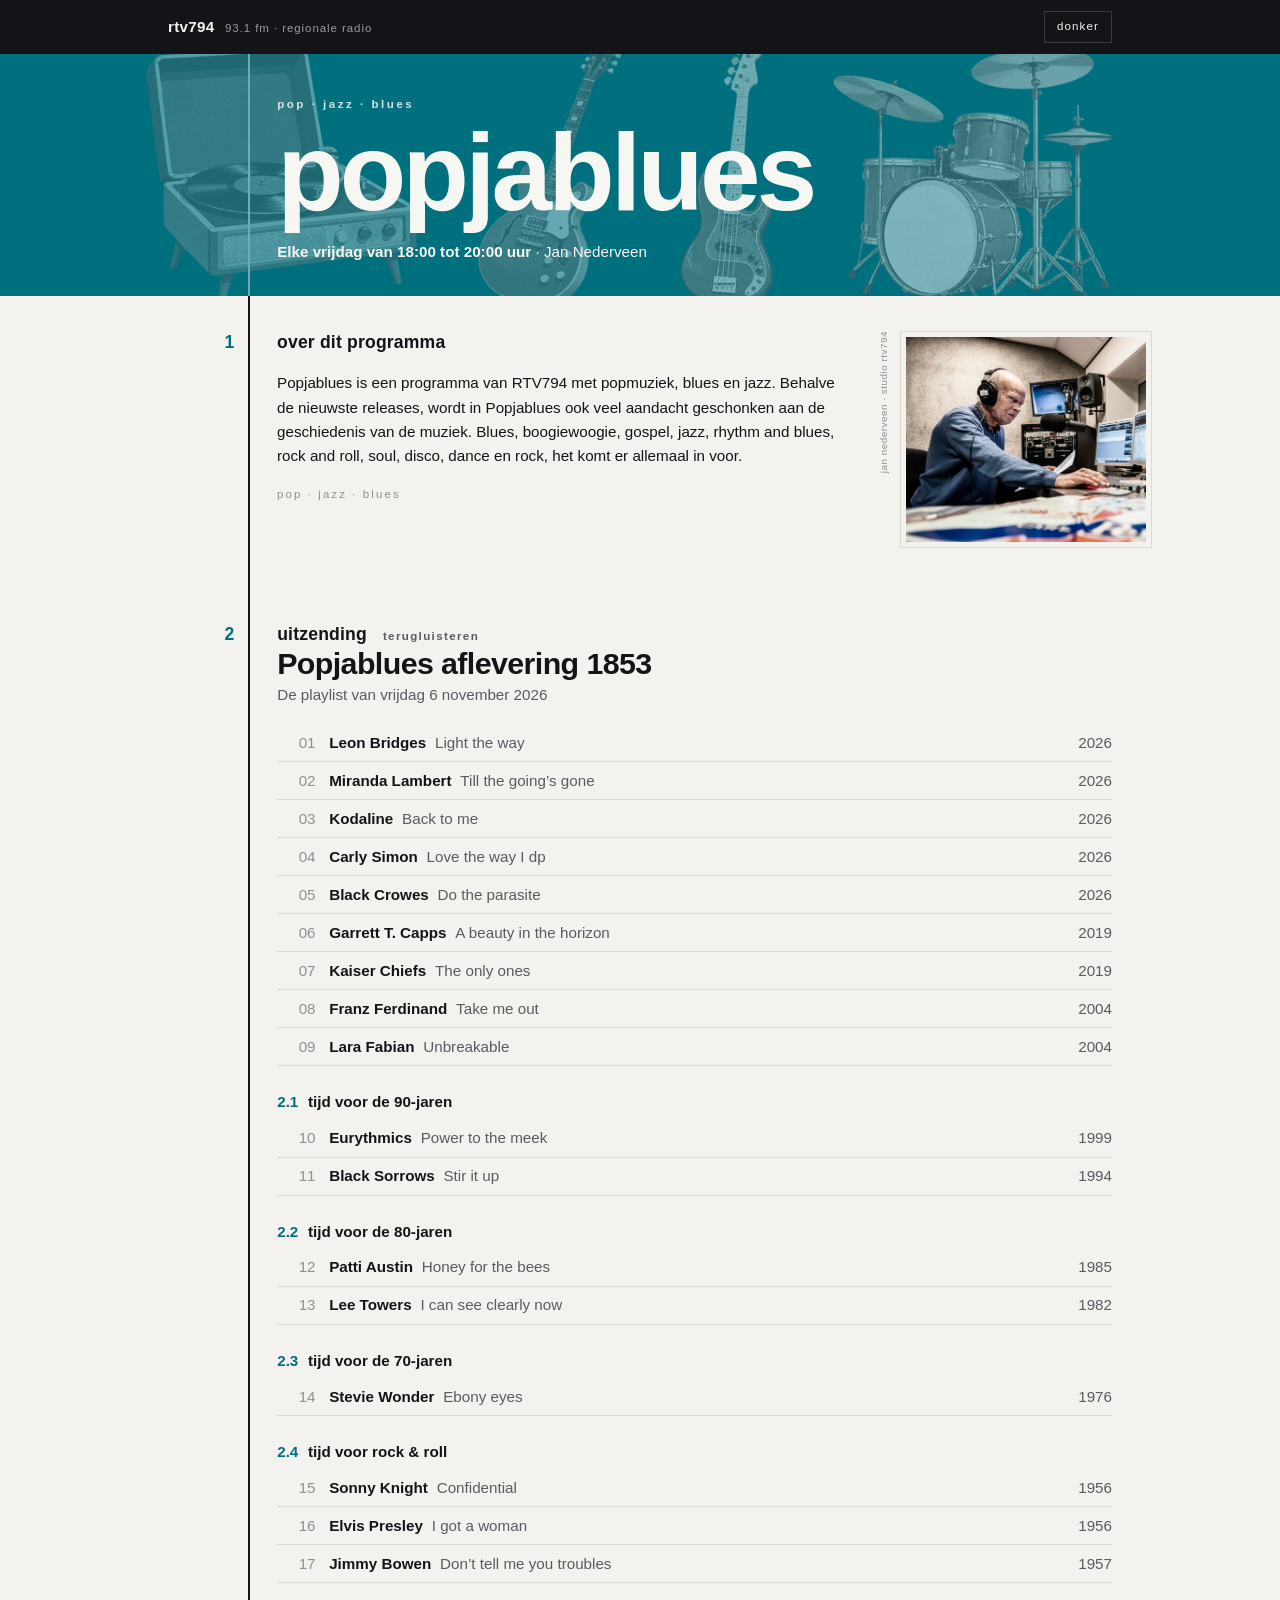
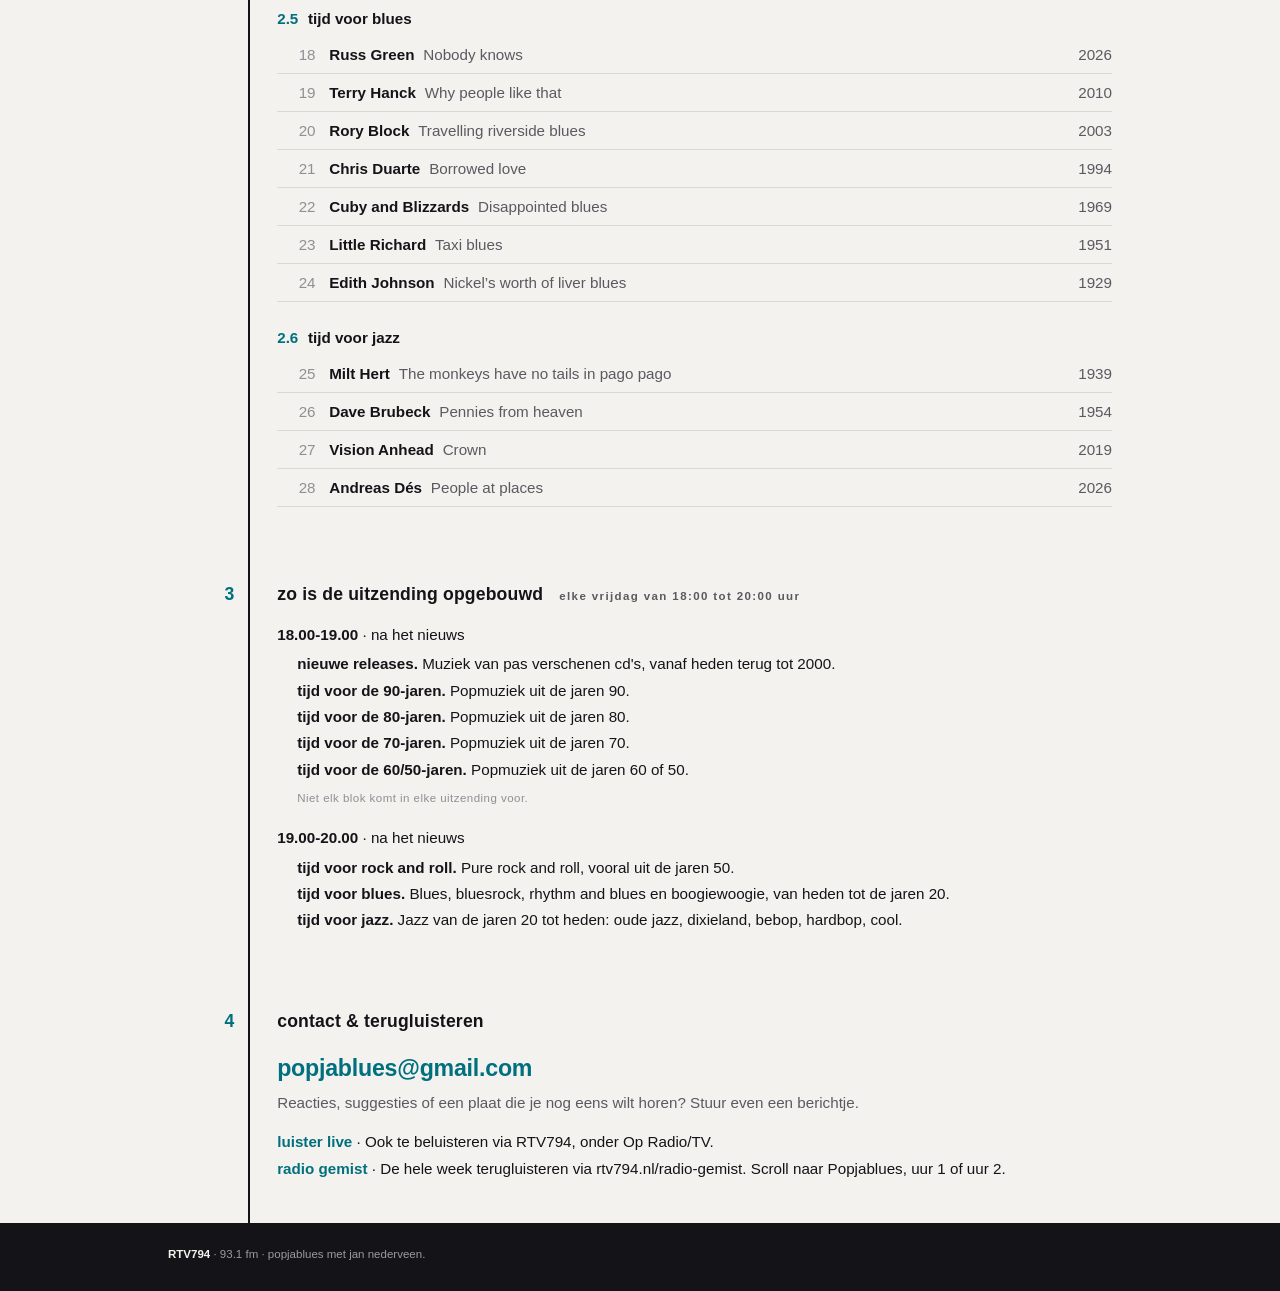
==== commit b46d658c: "deploy: laagveen/popjablues@9e8bcca51d6fc64cc1339be2f73a9c116bd107dc" ====
--- a/index.html
+++ b/index.html
@@ -5,7 +5,7 @@
         if (!r.getAttribute('data-theme')) r.setAttribute('data-theme', 'light');
       })();
     </script><style>html,body{height:100%;margin:0}body{display:flex;flex-direction:column;font-family:system-ui,sans-serif}.bar[data-astro-cid-wopk3rog]{display:flex;align-items:center;gap:.75rem;padding:0 1rem;height:56px;flex:0 0 auto;background:#0f8593;color:#fff}.brand[data-astro-cid-wopk3rog]{font-weight:700;font-size:1.05rem}.hint[data-astro-cid-wopk3rog]{font-size:.8rem;opacity:.85}.spacer[data-astro-cid-wopk3rog]{flex:1}.status[data-astro-cid-wopk3rog]{font-size:.9rem}.status[data-astro-cid-wopk3rog].ok{color:#d3ffe9}.status[data-astro-cid-wopk3rog].err{color:#ffd6d6}.status[data-astro-cid-wopk3rog].busy{color:#fff;opacity:.9}.tool[data-astro-cid-wopk3rog]{background:transparent;color:#fff;text-decoration:none;font-weight:700;font-size:.95rem;padding:.5rem 1rem;border-radius:999px;border:1px solid rgba(255,255,255,.6)}.tool[data-astro-cid-wopk3rog]:hover{background:#ffffff1f}.preview[data-astro-cid-wopk3rog]{background:#fff;color:#0f8593;text-decoration:none;font-weight:700;font-size:.95rem;padding:.5rem 1rem;border-radius:999px;border:0}button[data-astro-cid-wopk3rog].publish{background:#ffd23f;color:#11343a;border:0;font-weight:700;font-size:.95rem;padding:.55rem 1.1rem;border-radius:999px;cursor:pointer}button[data-astro-cid-wopk3rog].publish:disabled{opacity:.6;cursor:progress}iframe[data-astro-cid-wopk3rog].editor{flex:1;width:100%;border:0}
-</style><link rel="stylesheet" href="/_astro/PlaylistView.D5-GfTZJ.css"></head> <body>  <div id="app" class="prog-pjb"> <header class="band-top"> <div class="inner"> <span class="brand"><b>RTV794</b><span>93.1 fm · regionale radio</span></span> <button class="tbtn" id="themeBtn" type="button">thema</button> </div> </header> <div class="marquee-band has-print"> <div class="zeef" aria-hidden="true"> <img class="zeef-obj zo-record" src="/uploads/objects/record.png" alt=""><img class="zeef-obj zo-guitar" src="/uploads/objects/guitar.png" alt=""><img class="zeef-obj zo-bass" src="/uploads/objects/bass.png" alt=""><img class="zeef-obj zo-drums" src="/uploads/objects/drums.png" alt=""> </div> <div class="inner"> <div class="station"> <span class="idx" aria-hidden="true"></span> <div class="m-body"> <p class="eyebrow">pop · jazz · blues</p> <h1>Popjablues</h1> <p class="m-sched"><b>Elke vrijdag van 18:00 tot 20:00 uur</b> · Jan Nederveen</p> </div> </div> </div> </div> <main class="bodyfield"> <div class="inner"> <section class="station" aria-label="Over dit programma"> <span class="idx" aria-hidden="true">1</span> <div class="st-body"> <div class="ab-grid"> <div class="ab-txt"> <h2 class="st-h">over dit programma</h2> <p class="ab-text">Popjablues is een programma van RTV794 met popmuziek, blues en jazz. Behalve de nieuwste releases, wordt in Popjablues ook veel aandacht geschonken aan de geschiedenis van de muziek. Blues, boogiewoogie, gospel, jazz, rhythm and blues, rock and roll, soul, disco, dance en rock, het komt er allemaal in voor.</p> <div class="genres"><span class="genre-cap">pop · jazz · blues</span></div> </div> <figure class="print"> <figcaption>jan nederveen · studio rtv794</figcaption> <span class="print-img"> <img src="/uploads/jan-v2.jpg" alt="Jan Nederveen achter de mengtafel in de studio van RTV794"> </span> </figure> </div> </div> </section> <section class="station" aria-label="Uitzending" data-uitzending> <span class="idx" aria-hidden="true">2</span> <div class="st-body"> <div class="sh-head"> <h2 class="st-h">uitzending <span class="st-meta" data-ed-meta></span></h2>  </div>  <div class="ed-sheet" data-ed-sheet="0" data-datum="2026-10-30"> <p class="sh-date">Popjablues aflevering 1852</p> <p class="sh-sub">De playlist van vrijdag 30 oktober 2026</p>  <div class="row"> <span class="ord">01</span> <span class="entry"> <span class="art">Echo and the Bunnyman</span> <span class="ttl">The honey</span>  </span> <span class="yr">2026</span> </div><div class="row"> <span class="ord">02</span> <span class="entry"> <span class="art">Leon Bridges</span> <span class="ttl">Love is so electric</span>  </span> <span class="yr">2026</span> </div><div class="row"> <span class="ord">03</span> <span class="entry"> <span class="art">Carly Simon</span> <span class="ttl">Peaches</span>  </span> <span class="yr">2026</span> </div><div class="row"> <span class="ord">04</span> <span class="entry"> <span class="art">Personal trainer</span> <span class="ttl">Tyres skid</span>  </span> <span class="yr">2026</span> </div><div class="row"> <span class="ord">05</span> <span class="entry"> <span class="art">Dinosaur Jr</span> <span class="ttl">No friends</span>  </span> <span class="yr">2015</span> </div><div class="row"> <span class="ord">06</span> <span class="entry"> <span class="art">Duran Duran</span> <span class="ttl">Face for today</span>  </span> <span class="yr">2015</span> </div><div class="row"> <span class="ord">07</span> <span class="entry"> <span class="art">Jill Scott</span> <span class="ttl">Coming to you</span>  </span> <span class="yr">2015</span> </div><div class="row"> <span class="ord">08</span> <span class="entry"> <span class="art">John Legend</span> <span class="ttl">Each day get better</span>  </span> <span class="yr">2006</span> </div><div class="row"> <span class="ord">09</span> <span class="entry"> <span class="art">Scissor Sisters</span> <span class="ttl">Lights</span>  </span> <span class="yr">2006</span> </div><p class="plsec"><span class="psn">2.1</span>Tijd voor de 90-jaren</p><div class="row"> <span class="ord">10</span> <span class="entry"> <span class="art">Tom Petty</span> <span class="ttl">About to give out</span>  </span> <span class="yr">1999</span> </div><div class="row"> <span class="ord">11</span> <span class="entry"> <span class="art">Sam Phillips</span> <span class="ttl">Baby I can’t please you</span>  </span> <span class="yr">1994</span> </div><p class="plsec"><span class="psn">2.2</span>Tijd voor de 80-jaren</p><div class="row"> <span class="ord">12</span> <span class="entry"> <span class="art">Everly Brothers</span> <span class="ttl">Julianne</span>  </span> <span class="yr">1988</span> </div><div class="row"> <span class="ord">13</span> <span class="entry"> <span class="art">Toto</span> <span class="ttl">Make believe</span>  </span> <span class="yr">1982</span> </div><p class="plsec"><span class="psn">2.3</span>Tijd voor de 60-jaren</p><div class="row"> <span class="ord">14</span> <span class="entry"> <span class="art">Beatles</span> <span class="ttl">In my life</span>  </span> <span class="yr">1965</span> </div><p class="plsec"><span class="psn">2.4</span>Tijd voor rock &amp; roll</p><div class="row"> <span class="ord">15</span> <span class="entry"> <span class="art">Johnny Bond</span> <span class="ttl">The little rock ‘n roll</span>  </span> <span class="yr">1956</span> </div><div class="row"> <span class="ord">16</span> <span class="entry"> <span class="art">Ricky Nelson</span> <span class="ttl">Boppin’ the blues</span>  </span> <span class="yr">1957</span> </div><div class="row"> <span class="ord">17</span> <span class="entry"> <span class="art">Eddie Cochran</span> <span class="ttl">Milk cow blues</span>  </span> <span class="yr">1959</span> </div><p class="plsec"><span class="psn">2.5</span>Tijd voor blues</p><div class="row"> <span class="ord">18</span> <span class="entry"> <span class="art">Ruthie Foster</span> <span class="ttl">Come on up</span>  </span> <span class="yr">2026</span> </div><div class="row"> <span class="ord">19</span> <span class="entry"> <span class="art">John Mayall</span> <span class="ttl">The river’s invitation</span>  </span> <span class="yr">2015</span> </div><div class="row"> <span class="ord">20</span> <span class="entry"> <span class="art">Eric Clapton</span> <span class="ttl">Can’t hold out much longer</span>  </span> <span class="yr">2010</span> </div><div class="row"> <span class="ord">21</span> <span class="entry"> <span class="art">Mike Morgan</span> <span class="ttl">One of a kind</span>  </span> <span class="yr">1999</span> </div><div class="row"> <span class="ord">22</span> <span class="entry"> <span class="art">Jay Hawkins</span> <span class="ttl">I don’t know</span>  </span> <span class="yr">1972</span> </div><div class="row"> <span class="ord">23</span> <span class="entry"> <span class="art">Peetie Wheatstraw</span> <span class="ttl">Crazy with the blues</span>  </span> <span class="yr">1937</span> </div><p class="plsec"><span class="psn">2.6</span>Tijd voor jazz</p><div class="row"> <span class="ord">24</span> <span class="entry"> <span class="art">Milt Herth</span> <span class="ttl">1t2h Street rag</span>  </span> <span class="yr">1947</span> </div><div class="row"> <span class="ord">25</span> <span class="entry"> <span class="art">Dave Brubeck Quartet</span> <span class="ttl">Gone with the wind</span>  </span> <span class="yr">1959</span> </div><div class="row"> <span class="ord">26</span> <span class="entry"> <span class="art">Ezra Collective</span> <span class="ttl">Someday</span>  </span> <span class="yr">2026</span> </div> </div> </div> </section> <script type="module">const o=document.querySelector("[data-uitzending]");if(o){const i=o.querySelector("[data-ed-meta]"),b=Array.from(o.querySelectorAll(".edbtn")),g=Array.from(o.querySelectorAll(".ed-sheet")),y=t=>{const[e,r,u]=t.split("-").map(Number);return Date.UTC(e,r-1,u)/864e5},a=new Date,c=Date.UTC(a.getFullYear(),a.getMonth(),a.getDate())/864e5,s=g.map(t=>{const e=t.getAttribute("data-ed-sheet");return{sheet:t,btn:b.find(r=>r.getAttribute("data-ed-btn")===e)??null,num:y(t.getAttribute("data-datum")||"1970-01-01")}}),h=s.filter(t=>t.num<=c).sort((t,e)=>e.num-t.num),A=s.filter(t=>t.num>c).sort((t,e)=>t.num-e.num),f=h[0]??null,l=A[0]??null,n=s.filter(t=>t.num<=c||t===l);for(const t of s)n.includes(t)||(t.sheet.remove(),t.btn?.remove());n.length<=1&&o.querySelector(".edsw")?.remove();const m=t=>t===l?["komende","straks te horen"]:t===f?["laatst uitgezonden","terugluisteren"]:["vorige","uit het archief"],d=t=>{for(const e of n){const r=e===t;e.sheet.hidden=!r,e.btn&&(e.btn.setAttribute("aria-selected",r?"true":"false"),e.btn.tabIndex=r?0:-1)}i&&(i.textContent=m(t)[1])};for(const t of n)t.btn&&(t.btn.textContent=m(t)[0],t.btn.addEventListener("click",()=>d(t)));d(f??l??n[0]),o.querySelector(".edsw")?.addEventListener("keydown",t=>{const e=t;if(!["ArrowLeft","ArrowRight","Home","End"].includes(e.key))return;e.preventDefault();const r=n.findIndex(k=>k.btn?.getAttribute("aria-selected")==="true"),u=e.key==="Home"?0:e.key==="End"?n.length-1:(r+(e.key==="ArrowRight"?1:-1)+n.length)%n.length;d(n[u]),n[u].btn?.focus()})}</script> <section class="station" aria-label="Zo is de uitzending opgebouwd"> <span class="idx" aria-hidden="true">3</span> <div class="st-body"> <h2 class="st-h">
+</style><link rel="stylesheet" href="/_astro/PlaylistView.D5-GfTZJ.css"></head> <body>  <div id="app" class="prog-pjb"> <header class="band-top"> <div class="inner"> <span class="brand"><b>RTV794</b><span>93.1 fm · regionale radio</span></span> <button class="tbtn" id="themeBtn" type="button">thema</button> </div> </header> <div class="marquee-band has-print"> <div class="zeef" aria-hidden="true"> <img class="zeef-obj zo-record" src="/uploads/objects/record.png" alt=""><img class="zeef-obj zo-guitar" src="/uploads/objects/guitar.png" alt=""><img class="zeef-obj zo-bass" src="/uploads/objects/bass.png" alt=""><img class="zeef-obj zo-drums" src="/uploads/objects/drums.png" alt=""> </div> <div class="inner"> <div class="station"> <span class="idx" aria-hidden="true"></span> <div class="m-body"> <p class="eyebrow">pop · jazz · blues</p> <h1>Popjablues</h1> <p class="m-sched"><b>Elke vrijdag van 18:00 tot 20:00 uur</b> · Jan Nederveen</p> </div> </div> </div> </div> <main class="bodyfield"> <div class="inner"> <section class="station" aria-label="Over dit programma"> <span class="idx" aria-hidden="true">1</span> <div class="st-body"> <div class="ab-grid"> <div class="ab-txt"> <h2 class="st-h">over dit programma</h2> <p class="ab-text">Popjablues is een programma van RTV794 met popmuziek, blues en jazz. Behalve de nieuwste releases, wordt in Popjablues ook veel aandacht geschonken aan de geschiedenis van de muziek. Blues, boogiewoogie, gospel, jazz, rhythm and blues, rock and roll, soul, disco, dance en rock, het komt er allemaal in voor.</p> <div class="genres"><span class="genre-cap">pop · jazz · blues</span></div> </div> <figure class="print"> <figcaption>jan nederveen · studio rtv794</figcaption> <span class="print-img"> <img src="/uploads/jan-v2.jpg" alt="Jan Nederveen achter de mengtafel in de studio van RTV794"> </span> </figure> </div> </div> </section> <section class="station" aria-label="Uitzending" data-uitzending> <span class="idx" aria-hidden="true">2</span> <div class="st-body"> <div class="sh-head"> <h2 class="st-h">uitzending <span class="st-meta" data-ed-meta></span></h2>  </div>  <div class="ed-sheet" data-ed-sheet="0" data-datum="2026-11-06"> <p class="sh-date">Popjablues aflevering 1853</p> <p class="sh-sub">De playlist van vrijdag 6 november 2026</p>  <div class="row"> <span class="ord">01</span> <span class="entry"> <span class="art">Leon Bridges</span> <span class="ttl">Light the way</span>  </span> <span class="yr">2026</span> </div><div class="row"> <span class="ord">02</span> <span class="entry"> <span class="art">Miranda Lambert</span> <span class="ttl">Till the going’s gone</span>  </span> <span class="yr">2026</span> </div><div class="row"> <span class="ord">03</span> <span class="entry"> <span class="art">Kodaline</span> <span class="ttl">Back to me</span>  </span> <span class="yr">2026</span> </div><div class="row"> <span class="ord">04</span> <span class="entry"> <span class="art">Carly Simon</span> <span class="ttl">Love the way I dp</span>  </span> <span class="yr">2026</span> </div><div class="row"> <span class="ord">05</span> <span class="entry"> <span class="art">Black Crowes</span> <span class="ttl">Do the parasite</span>  </span> <span class="yr">2026</span> </div><div class="row"> <span class="ord">06</span> <span class="entry"> <span class="art">Garrett T. Capps</span> <span class="ttl">A beauty in the horizon</span>  </span> <span class="yr">2019</span> </div><div class="row"> <span class="ord">07</span> <span class="entry"> <span class="art">Kaiser Chiefs</span> <span class="ttl">The only ones</span>  </span> <span class="yr">2019</span> </div><div class="row"> <span class="ord">08</span> <span class="entry"> <span class="art">Franz Ferdinand</span> <span class="ttl">Take me out</span>  </span> <span class="yr">2004</span> </div><div class="row"> <span class="ord">09</span> <span class="entry"> <span class="art">Lara Fabian</span> <span class="ttl">Unbreakable</span>  </span> <span class="yr">2004</span> </div><p class="plsec"><span class="psn">2.1</span>Tijd voor de 90-jaren</p><div class="row"> <span class="ord">10</span> <span class="entry"> <span class="art">Eurythmics</span> <span class="ttl">Power to the meek</span>  </span> <span class="yr">1999</span> </div><div class="row"> <span class="ord">11</span> <span class="entry"> <span class="art">Black Sorrows</span> <span class="ttl">Stir it up</span>  </span> <span class="yr">1994</span> </div><p class="plsec"><span class="psn">2.2</span>Tijd voor de 80-jaren</p><div class="row"> <span class="ord">12</span> <span class="entry"> <span class="art">Patti Austin</span> <span class="ttl">Honey for the bees</span>  </span> <span class="yr">1985</span> </div><div class="row"> <span class="ord">13</span> <span class="entry"> <span class="art">Lee Towers</span> <span class="ttl">I can see clearly now</span>  </span> <span class="yr">1982</span> </div><p class="plsec"><span class="psn">2.3</span>Tijd voor de 70-jaren</p><div class="row"> <span class="ord">14</span> <span class="entry"> <span class="art">Stevie Wonder</span> <span class="ttl">Ebony eyes</span>  </span> <span class="yr">1976</span> </div><p class="plsec"><span class="psn">2.4</span>Tijd voor rock &amp; roll</p><div class="row"> <span class="ord">15</span> <span class="entry"> <span class="art">Sonny Knight</span> <span class="ttl">Confidential</span>  </span> <span class="yr">1956</span> </div><div class="row"> <span class="ord">16</span> <span class="entry"> <span class="art">Elvis Presley</span> <span class="ttl">I got a woman</span>  </span> <span class="yr">1956</span> </div><div class="row"> <span class="ord">17</span> <span class="entry"> <span class="art">Jimmy Bowen</span> <span class="ttl">Don’t tell me you troubles</span>  </span> <span class="yr">1957</span> </div><p class="plsec"><span class="psn">2.5</span>Tijd voor blues</p><div class="row"> <span class="ord">18</span> <span class="entry"> <span class="art">Russ Green</span> <span class="ttl">Nobody knows</span>  </span> <span class="yr">2026</span> </div><div class="row"> <span class="ord">19</span> <span class="entry"> <span class="art">Terry Hanck</span> <span class="ttl">Why people like that</span>  </span> <span class="yr">2010</span> </div><div class="row"> <span class="ord">20</span> <span class="entry"> <span class="art">Rory Block</span> <span class="ttl">Travelling riverside blues</span>  </span> <span class="yr">2003</span> </div><div class="row"> <span class="ord">21</span> <span class="entry"> <span class="art">Chris Duarte</span> <span class="ttl">Borrowed love</span>  </span> <span class="yr">1994</span> </div><div class="row"> <span class="ord">22</span> <span class="entry"> <span class="art">Cuby and Blizzards</span> <span class="ttl">Disappointed blues</span>  </span> <span class="yr">1969</span> </div><div class="row"> <span class="ord">23</span> <span class="entry"> <span class="art">Little Richard</span> <span class="ttl">Taxi blues</span>  </span> <span class="yr">1951</span> </div><div class="row"> <span class="ord">24</span> <span class="entry"> <span class="art">Edith Johnson</span> <span class="ttl">Nickel’s worth of liver blues</span>  </span> <span class="yr">1929</span> </div><p class="plsec"><span class="psn">2.6</span>Tijd voor jazz</p><div class="row"> <span class="ord">25</span> <span class="entry"> <span class="art">Milt Hert</span> <span class="ttl">The monkeys have no tails in pago pago</span>  </span> <span class="yr">1939</span> </div><div class="row"> <span class="ord">26</span> <span class="entry"> <span class="art">Dave Brubeck</span> <span class="ttl">Pennies from heaven</span>  </span> <span class="yr">1954</span> </div><div class="row"> <span class="ord">27</span> <span class="entry"> <span class="art">Vision Anhead</span> <span class="ttl">Crown</span>  </span> <span class="yr">2019</span> </div><div class="row"> <span class="ord">28</span> <span class="entry"> <span class="art">Andreas Dés</span> <span class="ttl">People at places</span>  </span> <span class="yr">2026</span> </div> </div> </div> </section> <script type="module">const o=document.querySelector("[data-uitzending]");if(o){const i=o.querySelector("[data-ed-meta]"),b=Array.from(o.querySelectorAll(".edbtn")),g=Array.from(o.querySelectorAll(".ed-sheet")),y=t=>{const[e,r,u]=t.split("-").map(Number);return Date.UTC(e,r-1,u)/864e5},a=new Date,c=Date.UTC(a.getFullYear(),a.getMonth(),a.getDate())/864e5,s=g.map(t=>{const e=t.getAttribute("data-ed-sheet");return{sheet:t,btn:b.find(r=>r.getAttribute("data-ed-btn")===e)??null,num:y(t.getAttribute("data-datum")||"1970-01-01")}}),h=s.filter(t=>t.num<=c).sort((t,e)=>e.num-t.num),A=s.filter(t=>t.num>c).sort((t,e)=>t.num-e.num),f=h[0]??null,l=A[0]??null,n=s.filter(t=>t.num<=c||t===l);for(const t of s)n.includes(t)||(t.sheet.remove(),t.btn?.remove());n.length<=1&&o.querySelector(".edsw")?.remove();const m=t=>t===l?["komende","straks te horen"]:t===f?["laatst uitgezonden","terugluisteren"]:["vorige","uit het archief"],d=t=>{for(const e of n){const r=e===t;e.sheet.hidden=!r,e.btn&&(e.btn.setAttribute("aria-selected",r?"true":"false"),e.btn.tabIndex=r?0:-1)}i&&(i.textContent=m(t)[1])};for(const t of n)t.btn&&(t.btn.textContent=m(t)[0],t.btn.addEventListener("click",()=>d(t)));d(f??l??n[0]),o.querySelector(".edsw")?.addEventListener("keydown",t=>{const e=t;if(!["ArrowLeft","ArrowRight","Home","End"].includes(e.key))return;e.preventDefault();const r=n.findIndex(k=>k.btn?.getAttribute("aria-selected")==="true"),u=e.key==="Home"?0:e.key==="End"?n.length-1:(r+(e.key==="ArrowRight"?1:-1)+n.length)%n.length;d(n[u]),n[u].btn?.focus()})}</script> <section class="station" aria-label="Zo is de uitzending opgebouwd"> <span class="idx" aria-hidden="true">3</span> <div class="st-body"> <h2 class="st-h">
 zo is de uitzending opgebouwd
 <span class="st-meta">Elke vrijdag van 18:00 tot 20:00 uur</span> </h2>  <p class="f-hour"><b>18.00-19.00</b> · na het nieuws</p> <p class="f-line"><b>Nieuwe releases.</b> Muziek van pas verschenen cd&#39;s, vanaf heden terug tot 2000.</p><p class="f-line"><b>Tijd voor de 90-jaren.</b> Popmuziek uit de jaren 90.</p><p class="f-line"><b>Tijd voor de 80-jaren.</b> Popmuziek uit de jaren 80.</p><p class="f-line"><b>Tijd voor de 70-jaren.</b> Popmuziek uit de jaren 70.</p><p class="f-line"><b>Tijd voor de 60/50-jaren.</b> Popmuziek uit de jaren 60 of 50.</p><p class="f-note">Niet elk blok komt in elke uitzending voor.</p> <p class="f-hour"><b>19.00-20.00</b> · na het nieuws</p> <p class="f-line"><b>Tijd voor rock and roll.</b> Pure rock and roll, vooral uit de jaren 50.</p><p class="f-line"><b>Tijd voor blues.</b> Blues, bluesrock, rhythm and blues en boogiewoogie, van heden tot de jaren 20.</p><p class="f-line"><b>Tijd voor jazz.</b> Jazz van de jaren 20 tot heden: oude jazz, dixieland, bebop, hardbop, cool.</p> </div> </section> <section class="station" aria-label="Contact en terugluisteren"> <span class="idx" aria-hidden="true">4</span> <div class="st-body"> <h2 class="st-h">contact &amp; terugluisteren</h2> <p class="f-line" style="margin-left:0"> <a class="mail" href="mailto:popjablues@gmail.com">popjablues@gmail.com</a> </p> <p class="f-mailcap">Reacties, suggesties of een plaat die je nog eens wilt horen? Stuur even een berichtje.</p> <p class="f-line" style="margin-left:0"> <a class="flink" href="https://www.rtv794.nl" target="_blank" rel="noopener">Luister live</a> · Ook te beluisteren via RTV794, onder Op Radio/TV. </p><p class="f-line" style="margin-left:0"> <a class="flink" href="https://www.rtv794.nl/radio-gemist" target="_blank" rel="noopener">Radio gemist</a> · De hele week terugluisteren via rtv794.nl/radio-gemist. Scroll naar Popjablues, uur 1 of uur 2. </p> </div> </section> </div> </main> <footer class="band-foot"> <div class="inner"> <p class="foot-note"> <b>RTV794</b> · 93.1 fm · popjablues met jan nederveen.
 </p> </div> </footer> </div>   <script type="module">const n=document.documentElement,t=document.getElementById("themeBtn"),e=()=>n.getAttribute("data-theme")==="dark"||!n.getAttribute("data-theme")&&window.matchMedia("(prefers-color-scheme: dark)").matches;t&&(t.textContent=e()?"licht":"donker",t.addEventListener("click",()=>{n.setAttribute("data-theme",e()?"light":"dark"),t.textContent=e()?"licht":"donker"}));</script> </body> </html>
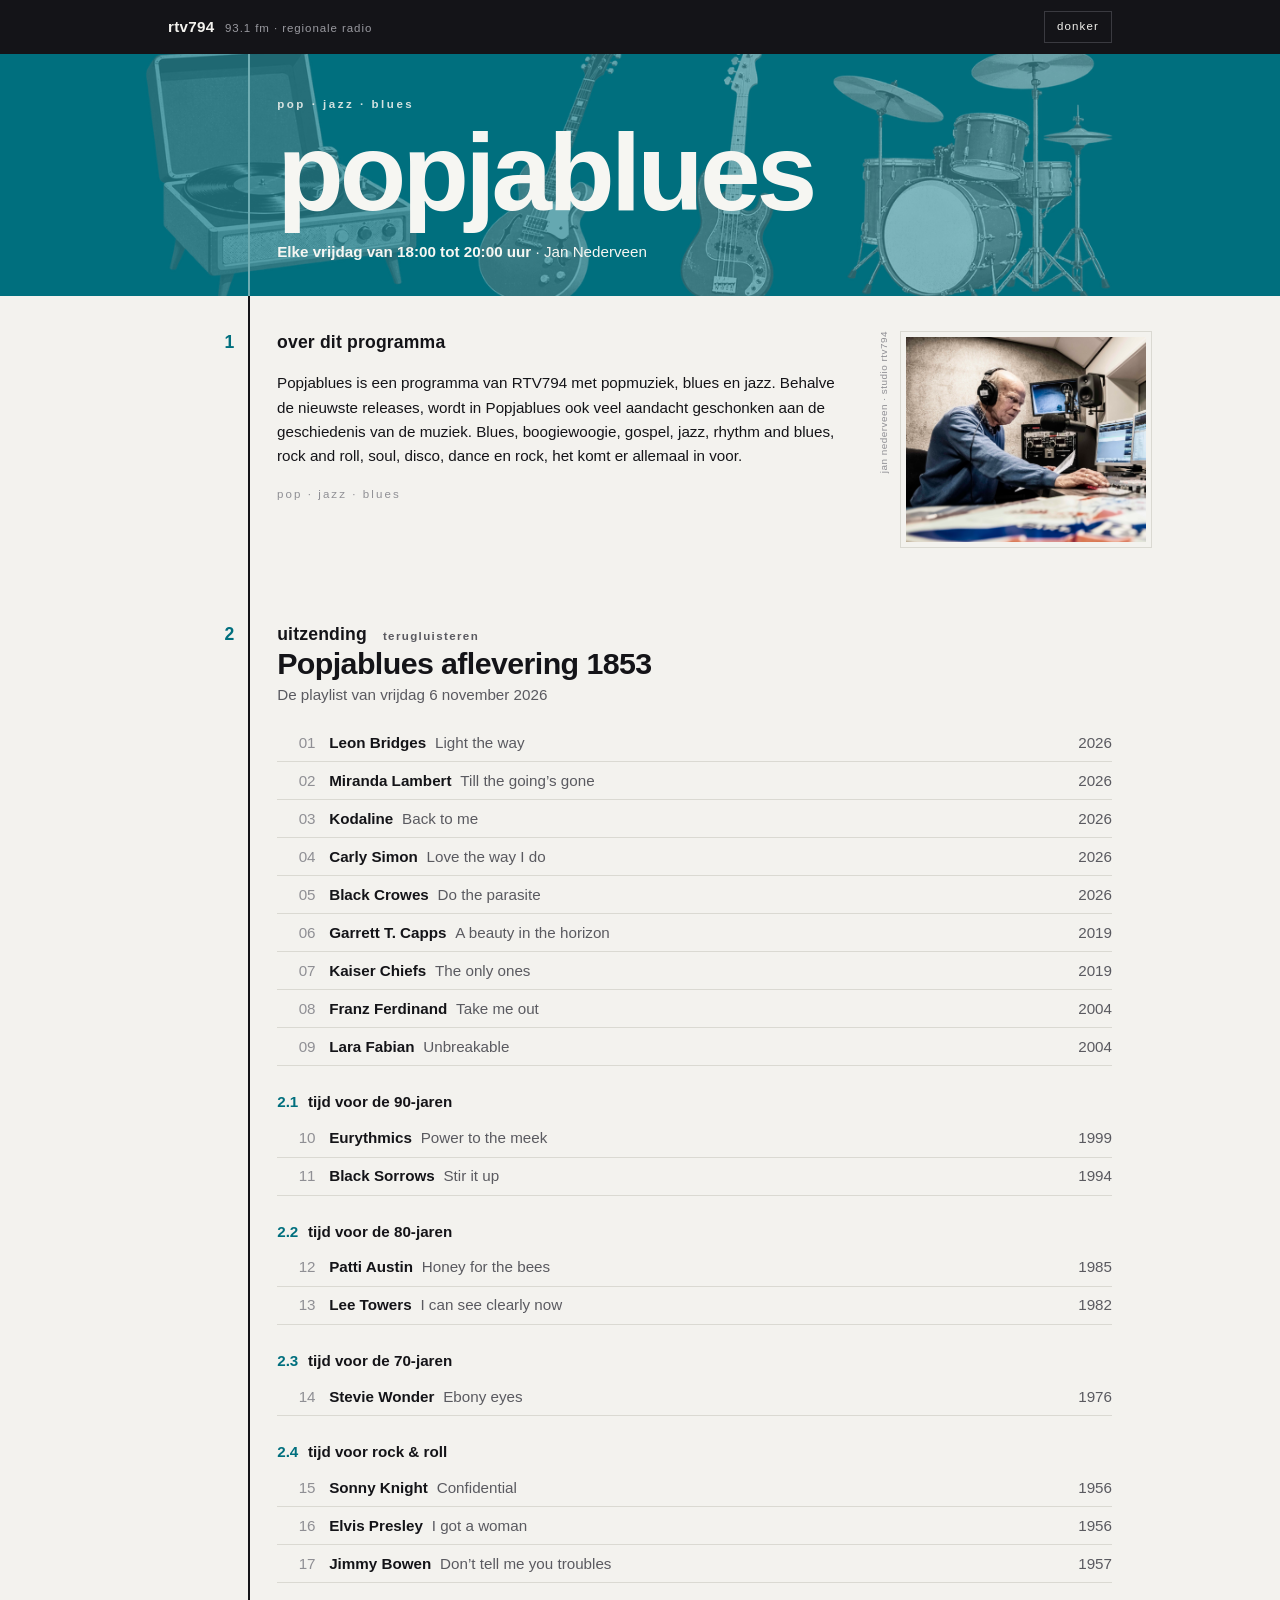
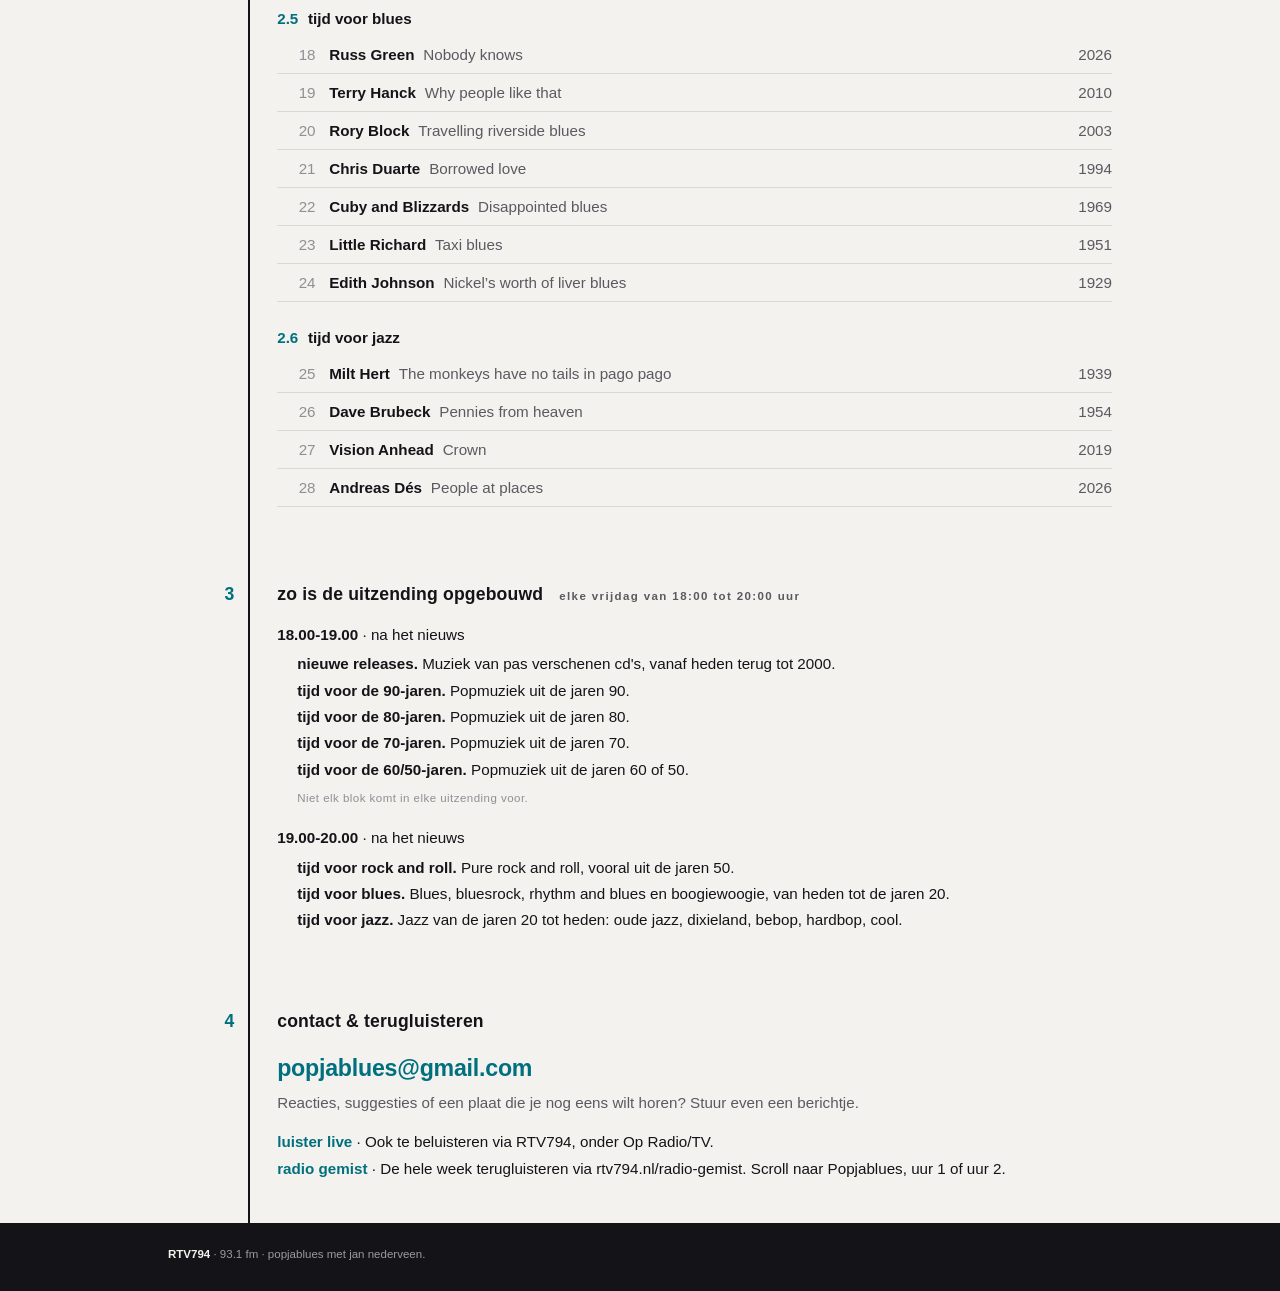
==== commit 3883bc39: "deploy: laagveen/popjablues@69f07af3294f0fb8c5c16d23bafad3e76255379c" ====
--- a/index.html
+++ b/index.html
@@ -5,7 +5,7 @@
         if (!r.getAttribute('data-theme')) r.setAttribute('data-theme', 'light');
       })();
     </script><style>html,body{height:100%;margin:0}body{display:flex;flex-direction:column;font-family:system-ui,sans-serif}.bar[data-astro-cid-wopk3rog]{display:flex;align-items:center;gap:.75rem;padding:0 1rem;height:56px;flex:0 0 auto;background:#0f8593;color:#fff}.brand[data-astro-cid-wopk3rog]{font-weight:700;font-size:1.05rem}.hint[data-astro-cid-wopk3rog]{font-size:.8rem;opacity:.85}.spacer[data-astro-cid-wopk3rog]{flex:1}.status[data-astro-cid-wopk3rog]{font-size:.9rem}.status[data-astro-cid-wopk3rog].ok{color:#d3ffe9}.status[data-astro-cid-wopk3rog].err{color:#ffd6d6}.status[data-astro-cid-wopk3rog].busy{color:#fff;opacity:.9}.tool[data-astro-cid-wopk3rog]{background:transparent;color:#fff;text-decoration:none;font-weight:700;font-size:.95rem;padding:.5rem 1rem;border-radius:999px;border:1px solid rgba(255,255,255,.6)}.tool[data-astro-cid-wopk3rog]:hover{background:#ffffff1f}.preview[data-astro-cid-wopk3rog]{background:#fff;color:#0f8593;text-decoration:none;font-weight:700;font-size:.95rem;padding:.5rem 1rem;border-radius:999px;border:0}button[data-astro-cid-wopk3rog].publish{background:#ffd23f;color:#11343a;border:0;font-weight:700;font-size:.95rem;padding:.55rem 1.1rem;border-radius:999px;cursor:pointer}button[data-astro-cid-wopk3rog].publish:disabled{opacity:.6;cursor:progress}iframe[data-astro-cid-wopk3rog].editor{flex:1;width:100%;border:0}
-</style><link rel="stylesheet" href="/_astro/PlaylistView.D5-GfTZJ.css"></head> <body>  <div id="app" class="prog-pjb"> <header class="band-top"> <div class="inner"> <span class="brand"><b>RTV794</b><span>93.1 fm · regionale radio</span></span> <button class="tbtn" id="themeBtn" type="button">thema</button> </div> </header> <div class="marquee-band has-print"> <div class="zeef" aria-hidden="true"> <img class="zeef-obj zo-record" src="/uploads/objects/record.png" alt=""><img class="zeef-obj zo-guitar" src="/uploads/objects/guitar.png" alt=""><img class="zeef-obj zo-bass" src="/uploads/objects/bass.png" alt=""><img class="zeef-obj zo-drums" src="/uploads/objects/drums.png" alt=""> </div> <div class="inner"> <div class="station"> <span class="idx" aria-hidden="true"></span> <div class="m-body"> <p class="eyebrow">pop · jazz · blues</p> <h1>Popjablues</h1> <p class="m-sched"><b>Elke vrijdag van 18:00 tot 20:00 uur</b> · Jan Nederveen</p> </div> </div> </div> </div> <main class="bodyfield"> <div class="inner"> <section class="station" aria-label="Over dit programma"> <span class="idx" aria-hidden="true">1</span> <div class="st-body"> <div class="ab-grid"> <div class="ab-txt"> <h2 class="st-h">over dit programma</h2> <p class="ab-text">Popjablues is een programma van RTV794 met popmuziek, blues en jazz. Behalve de nieuwste releases, wordt in Popjablues ook veel aandacht geschonken aan de geschiedenis van de muziek. Blues, boogiewoogie, gospel, jazz, rhythm and blues, rock and roll, soul, disco, dance en rock, het komt er allemaal in voor.</p> <div class="genres"><span class="genre-cap">pop · jazz · blues</span></div> </div> <figure class="print"> <figcaption>jan nederveen · studio rtv794</figcaption> <span class="print-img"> <img src="/uploads/jan-v2.jpg" alt="Jan Nederveen achter de mengtafel in de studio van RTV794"> </span> </figure> </div> </div> </section> <section class="station" aria-label="Uitzending" data-uitzending> <span class="idx" aria-hidden="true">2</span> <div class="st-body"> <div class="sh-head"> <h2 class="st-h">uitzending <span class="st-meta" data-ed-meta></span></h2>  </div>  <div class="ed-sheet" data-ed-sheet="0" data-datum="2026-11-06"> <p class="sh-date">Popjablues aflevering 1853</p> <p class="sh-sub">De playlist van vrijdag 6 november 2026</p>  <div class="row"> <span class="ord">01</span> <span class="entry"> <span class="art">Leon Bridges</span> <span class="ttl">Light the way</span>  </span> <span class="yr">2026</span> </div><div class="row"> <span class="ord">02</span> <span class="entry"> <span class="art">Miranda Lambert</span> <span class="ttl">Till the going’s gone</span>  </span> <span class="yr">2026</span> </div><div class="row"> <span class="ord">03</span> <span class="entry"> <span class="art">Kodaline</span> <span class="ttl">Back to me</span>  </span> <span class="yr">2026</span> </div><div class="row"> <span class="ord">04</span> <span class="entry"> <span class="art">Carly Simon</span> <span class="ttl">Love the way I dp</span>  </span> <span class="yr">2026</span> </div><div class="row"> <span class="ord">05</span> <span class="entry"> <span class="art">Black Crowes</span> <span class="ttl">Do the parasite</span>  </span> <span class="yr">2026</span> </div><div class="row"> <span class="ord">06</span> <span class="entry"> <span class="art">Garrett T. Capps</span> <span class="ttl">A beauty in the horizon</span>  </span> <span class="yr">2019</span> </div><div class="row"> <span class="ord">07</span> <span class="entry"> <span class="art">Kaiser Chiefs</span> <span class="ttl">The only ones</span>  </span> <span class="yr">2019</span> </div><div class="row"> <span class="ord">08</span> <span class="entry"> <span class="art">Franz Ferdinand</span> <span class="ttl">Take me out</span>  </span> <span class="yr">2004</span> </div><div class="row"> <span class="ord">09</span> <span class="entry"> <span class="art">Lara Fabian</span> <span class="ttl">Unbreakable</span>  </span> <span class="yr">2004</span> </div><p class="plsec"><span class="psn">2.1</span>Tijd voor de 90-jaren</p><div class="row"> <span class="ord">10</span> <span class="entry"> <span class="art">Eurythmics</span> <span class="ttl">Power to the meek</span>  </span> <span class="yr">1999</span> </div><div class="row"> <span class="ord">11</span> <span class="entry"> <span class="art">Black Sorrows</span> <span class="ttl">Stir it up</span>  </span> <span class="yr">1994</span> </div><p class="plsec"><span class="psn">2.2</span>Tijd voor de 80-jaren</p><div class="row"> <span class="ord">12</span> <span class="entry"> <span class="art">Patti Austin</span> <span class="ttl">Honey for the bees</span>  </span> <span class="yr">1985</span> </div><div class="row"> <span class="ord">13</span> <span class="entry"> <span class="art">Lee Towers</span> <span class="ttl">I can see clearly now</span>  </span> <span class="yr">1982</span> </div><p class="plsec"><span class="psn">2.3</span>Tijd voor de 70-jaren</p><div class="row"> <span class="ord">14</span> <span class="entry"> <span class="art">Stevie Wonder</span> <span class="ttl">Ebony eyes</span>  </span> <span class="yr">1976</span> </div><p class="plsec"><span class="psn">2.4</span>Tijd voor rock &amp; roll</p><div class="row"> <span class="ord">15</span> <span class="entry"> <span class="art">Sonny Knight</span> <span class="ttl">Confidential</span>  </span> <span class="yr">1956</span> </div><div class="row"> <span class="ord">16</span> <span class="entry"> <span class="art">Elvis Presley</span> <span class="ttl">I got a woman</span>  </span> <span class="yr">1956</span> </div><div class="row"> <span class="ord">17</span> <span class="entry"> <span class="art">Jimmy Bowen</span> <span class="ttl">Don’t tell me you troubles</span>  </span> <span class="yr">1957</span> </div><p class="plsec"><span class="psn">2.5</span>Tijd voor blues</p><div class="row"> <span class="ord">18</span> <span class="entry"> <span class="art">Russ Green</span> <span class="ttl">Nobody knows</span>  </span> <span class="yr">2026</span> </div><div class="row"> <span class="ord">19</span> <span class="entry"> <span class="art">Terry Hanck</span> <span class="ttl">Why people like that</span>  </span> <span class="yr">2010</span> </div><div class="row"> <span class="ord">20</span> <span class="entry"> <span class="art">Rory Block</span> <span class="ttl">Travelling riverside blues</span>  </span> <span class="yr">2003</span> </div><div class="row"> <span class="ord">21</span> <span class="entry"> <span class="art">Chris Duarte</span> <span class="ttl">Borrowed love</span>  </span> <span class="yr">1994</span> </div><div class="row"> <span class="ord">22</span> <span class="entry"> <span class="art">Cuby and Blizzards</span> <span class="ttl">Disappointed blues</span>  </span> <span class="yr">1969</span> </div><div class="row"> <span class="ord">23</span> <span class="entry"> <span class="art">Little Richard</span> <span class="ttl">Taxi blues</span>  </span> <span class="yr">1951</span> </div><div class="row"> <span class="ord">24</span> <span class="entry"> <span class="art">Edith Johnson</span> <span class="ttl">Nickel’s worth of liver blues</span>  </span> <span class="yr">1929</span> </div><p class="plsec"><span class="psn">2.6</span>Tijd voor jazz</p><div class="row"> <span class="ord">25</span> <span class="entry"> <span class="art">Milt Hert</span> <span class="ttl">The monkeys have no tails in pago pago</span>  </span> <span class="yr">1939</span> </div><div class="row"> <span class="ord">26</span> <span class="entry"> <span class="art">Dave Brubeck</span> <span class="ttl">Pennies from heaven</span>  </span> <span class="yr">1954</span> </div><div class="row"> <span class="ord">27</span> <span class="entry"> <span class="art">Vision Anhead</span> <span class="ttl">Crown</span>  </span> <span class="yr">2019</span> </div><div class="row"> <span class="ord">28</span> <span class="entry"> <span class="art">Andreas Dés</span> <span class="ttl">People at places</span>  </span> <span class="yr">2026</span> </div> </div> </div> </section> <script type="module">const o=document.querySelector("[data-uitzending]");if(o){const i=o.querySelector("[data-ed-meta]"),b=Array.from(o.querySelectorAll(".edbtn")),g=Array.from(o.querySelectorAll(".ed-sheet")),y=t=>{const[e,r,u]=t.split("-").map(Number);return Date.UTC(e,r-1,u)/864e5},a=new Date,c=Date.UTC(a.getFullYear(),a.getMonth(),a.getDate())/864e5,s=g.map(t=>{const e=t.getAttribute("data-ed-sheet");return{sheet:t,btn:b.find(r=>r.getAttribute("data-ed-btn")===e)??null,num:y(t.getAttribute("data-datum")||"1970-01-01")}}),h=s.filter(t=>t.num<=c).sort((t,e)=>e.num-t.num),A=s.filter(t=>t.num>c).sort((t,e)=>t.num-e.num),f=h[0]??null,l=A[0]??null,n=s.filter(t=>t.num<=c||t===l);for(const t of s)n.includes(t)||(t.sheet.remove(),t.btn?.remove());n.length<=1&&o.querySelector(".edsw")?.remove();const m=t=>t===l?["komende","straks te horen"]:t===f?["laatst uitgezonden","terugluisteren"]:["vorige","uit het archief"],d=t=>{for(const e of n){const r=e===t;e.sheet.hidden=!r,e.btn&&(e.btn.setAttribute("aria-selected",r?"true":"false"),e.btn.tabIndex=r?0:-1)}i&&(i.textContent=m(t)[1])};for(const t of n)t.btn&&(t.btn.textContent=m(t)[0],t.btn.addEventListener("click",()=>d(t)));d(f??l??n[0]),o.querySelector(".edsw")?.addEventListener("keydown",t=>{const e=t;if(!["ArrowLeft","ArrowRight","Home","End"].includes(e.key))return;e.preventDefault();const r=n.findIndex(k=>k.btn?.getAttribute("aria-selected")==="true"),u=e.key==="Home"?0:e.key==="End"?n.length-1:(r+(e.key==="ArrowRight"?1:-1)+n.length)%n.length;d(n[u]),n[u].btn?.focus()})}</script> <section class="station" aria-label="Zo is de uitzending opgebouwd"> <span class="idx" aria-hidden="true">3</span> <div class="st-body"> <h2 class="st-h">
+</style><link rel="stylesheet" href="/_astro/PlaylistView.D5-GfTZJ.css"></head> <body>  <div id="app" class="prog-pjb"> <header class="band-top"> <div class="inner"> <span class="brand"><b>RTV794</b><span>93.1 fm · regionale radio</span></span> <button class="tbtn" id="themeBtn" type="button">thema</button> </div> </header> <div class="marquee-band has-print"> <div class="zeef" aria-hidden="true"> <img class="zeef-obj zo-record" src="/uploads/objects/record.png" alt=""><img class="zeef-obj zo-guitar" src="/uploads/objects/guitar.png" alt=""><img class="zeef-obj zo-bass" src="/uploads/objects/bass.png" alt=""><img class="zeef-obj zo-drums" src="/uploads/objects/drums.png" alt=""> </div> <div class="inner"> <div class="station"> <span class="idx" aria-hidden="true"></span> <div class="m-body"> <p class="eyebrow">pop · jazz · blues</p> <h1>Popjablues</h1> <p class="m-sched"><b>Elke vrijdag van 18:00 tot 20:00 uur</b> · Jan Nederveen</p> </div> </div> </div> </div> <main class="bodyfield"> <div class="inner"> <section class="station" aria-label="Over dit programma"> <span class="idx" aria-hidden="true">1</span> <div class="st-body"> <div class="ab-grid"> <div class="ab-txt"> <h2 class="st-h">over dit programma</h2> <p class="ab-text">Popjablues is een programma van RTV794 met popmuziek, blues en jazz. Behalve de nieuwste releases, wordt in Popjablues ook veel aandacht geschonken aan de geschiedenis van de muziek. Blues, boogiewoogie, gospel, jazz, rhythm and blues, rock and roll, soul, disco, dance en rock, het komt er allemaal in voor.</p> <div class="genres"><span class="genre-cap">pop · jazz · blues</span></div> </div> <figure class="print"> <figcaption>jan nederveen · studio rtv794</figcaption> <span class="print-img"> <img src="/uploads/jan-v2.jpg" alt="Jan Nederveen achter de mengtafel in de studio van RTV794"> </span> </figure> </div> </div> </section> <section class="station" aria-label="Uitzending" data-uitzending> <span class="idx" aria-hidden="true">2</span> <div class="st-body"> <div class="sh-head"> <h2 class="st-h">uitzending <span class="st-meta" data-ed-meta></span></h2>  </div>  <div class="ed-sheet" data-ed-sheet="0" data-datum="2026-11-06"> <p class="sh-date">Popjablues aflevering 1853</p> <p class="sh-sub">De playlist van vrijdag 6 november 2026</p>  <div class="row"> <span class="ord">01</span> <span class="entry"> <span class="art">Leon Bridges</span> <span class="ttl">Light the way</span>  </span> <span class="yr">2026</span> </div><div class="row"> <span class="ord">02</span> <span class="entry"> <span class="art">Miranda Lambert</span> <span class="ttl">Till the going’s gone</span>  </span> <span class="yr">2026</span> </div><div class="row"> <span class="ord">03</span> <span class="entry"> <span class="art">Kodaline</span> <span class="ttl">Back to me</span>  </span> <span class="yr">2026</span> </div><div class="row"> <span class="ord">04</span> <span class="entry"> <span class="art">Carly Simon</span> <span class="ttl">Love the way I do</span>  </span> <span class="yr">2026</span> </div><div class="row"> <span class="ord">05</span> <span class="entry"> <span class="art">Black Crowes</span> <span class="ttl">Do the parasite</span>  </span> <span class="yr">2026</span> </div><div class="row"> <span class="ord">06</span> <span class="entry"> <span class="art">Garrett T. Capps</span> <span class="ttl">A beauty in the horizon</span>  </span> <span class="yr">2019</span> </div><div class="row"> <span class="ord">07</span> <span class="entry"> <span class="art">Kaiser Chiefs</span> <span class="ttl">The only ones</span>  </span> <span class="yr">2019</span> </div><div class="row"> <span class="ord">08</span> <span class="entry"> <span class="art">Franz Ferdinand</span> <span class="ttl">Take me out</span>  </span> <span class="yr">2004</span> </div><div class="row"> <span class="ord">09</span> <span class="entry"> <span class="art">Lara Fabian</span> <span class="ttl">Unbreakable</span>  </span> <span class="yr">2004</span> </div><p class="plsec"><span class="psn">2.1</span>Tijd voor de 90-jaren</p><div class="row"> <span class="ord">10</span> <span class="entry"> <span class="art">Eurythmics</span> <span class="ttl">Power to the meek</span>  </span> <span class="yr">1999</span> </div><div class="row"> <span class="ord">11</span> <span class="entry"> <span class="art">Black Sorrows</span> <span class="ttl">Stir it up</span>  </span> <span class="yr">1994</span> </div><p class="plsec"><span class="psn">2.2</span>Tijd voor de 80-jaren</p><div class="row"> <span class="ord">12</span> <span class="entry"> <span class="art">Patti Austin</span> <span class="ttl">Honey for the bees</span>  </span> <span class="yr">1985</span> </div><div class="row"> <span class="ord">13</span> <span class="entry"> <span class="art">Lee Towers</span> <span class="ttl">I can see clearly now</span>  </span> <span class="yr">1982</span> </div><p class="plsec"><span class="psn">2.3</span>Tijd voor de 70-jaren</p><div class="row"> <span class="ord">14</span> <span class="entry"> <span class="art">Stevie Wonder</span> <span class="ttl">Ebony eyes</span>  </span> <span class="yr">1976</span> </div><p class="plsec"><span class="psn">2.4</span>Tijd voor rock &amp; roll</p><div class="row"> <span class="ord">15</span> <span class="entry"> <span class="art">Sonny Knight</span> <span class="ttl">Confidential</span>  </span> <span class="yr">1956</span> </div><div class="row"> <span class="ord">16</span> <span class="entry"> <span class="art">Elvis Presley</span> <span class="ttl">I got a woman</span>  </span> <span class="yr">1956</span> </div><div class="row"> <span class="ord">17</span> <span class="entry"> <span class="art">Jimmy Bowen</span> <span class="ttl">Don’t tell me you troubles</span>  </span> <span class="yr">1957</span> </div><p class="plsec"><span class="psn">2.5</span>Tijd voor blues</p><div class="row"> <span class="ord">18</span> <span class="entry"> <span class="art">Russ Green</span> <span class="ttl">Nobody knows</span>  </span> <span class="yr">2026</span> </div><div class="row"> <span class="ord">19</span> <span class="entry"> <span class="art">Terry Hanck</span> <span class="ttl">Why people like that</span>  </span> <span class="yr">2010</span> </div><div class="row"> <span class="ord">20</span> <span class="entry"> <span class="art">Rory Block</span> <span class="ttl">Travelling riverside blues</span>  </span> <span class="yr">2003</span> </div><div class="row"> <span class="ord">21</span> <span class="entry"> <span class="art">Chris Duarte</span> <span class="ttl">Borrowed love</span>  </span> <span class="yr">1994</span> </div><div class="row"> <span class="ord">22</span> <span class="entry"> <span class="art">Cuby and Blizzards</span> <span class="ttl">Disappointed blues</span>  </span> <span class="yr">1969</span> </div><div class="row"> <span class="ord">23</span> <span class="entry"> <span class="art">Little Richard</span> <span class="ttl">Taxi blues</span>  </span> <span class="yr">1951</span> </div><div class="row"> <span class="ord">24</span> <span class="entry"> <span class="art">Edith Johnson</span> <span class="ttl">Nickel’s worth of liver blues</span>  </span> <span class="yr">1929</span> </div><p class="plsec"><span class="psn">2.6</span>Tijd voor jazz</p><div class="row"> <span class="ord">25</span> <span class="entry"> <span class="art">Milt Hert</span> <span class="ttl">The monkeys have no tails in pago pago</span>  </span> <span class="yr">1939</span> </div><div class="row"> <span class="ord">26</span> <span class="entry"> <span class="art">Dave Brubeck</span> <span class="ttl">Pennies from heaven</span>  </span> <span class="yr">1954</span> </div><div class="row"> <span class="ord">27</span> <span class="entry"> <span class="art">Vision Anhead</span> <span class="ttl">Crown</span>  </span> <span class="yr">2019</span> </div><div class="row"> <span class="ord">28</span> <span class="entry"> <span class="art">Andreas Dés</span> <span class="ttl">People at places</span>  </span> <span class="yr">2026</span> </div> </div> </div> </section> <script type="module">const o=document.querySelector("[data-uitzending]");if(o){const i=o.querySelector("[data-ed-meta]"),b=Array.from(o.querySelectorAll(".edbtn")),g=Array.from(o.querySelectorAll(".ed-sheet")),y=t=>{const[e,r,u]=t.split("-").map(Number);return Date.UTC(e,r-1,u)/864e5},a=new Date,c=Date.UTC(a.getFullYear(),a.getMonth(),a.getDate())/864e5,s=g.map(t=>{const e=t.getAttribute("data-ed-sheet");return{sheet:t,btn:b.find(r=>r.getAttribute("data-ed-btn")===e)??null,num:y(t.getAttribute("data-datum")||"1970-01-01")}}),h=s.filter(t=>t.num<=c).sort((t,e)=>e.num-t.num),A=s.filter(t=>t.num>c).sort((t,e)=>t.num-e.num),f=h[0]??null,l=A[0]??null,n=s.filter(t=>t.num<=c||t===l);for(const t of s)n.includes(t)||(t.sheet.remove(),t.btn?.remove());n.length<=1&&o.querySelector(".edsw")?.remove();const m=t=>t===l?["komende","straks te horen"]:t===f?["laatst uitgezonden","terugluisteren"]:["vorige","uit het archief"],d=t=>{for(const e of n){const r=e===t;e.sheet.hidden=!r,e.btn&&(e.btn.setAttribute("aria-selected",r?"true":"false"),e.btn.tabIndex=r?0:-1)}i&&(i.textContent=m(t)[1])};for(const t of n)t.btn&&(t.btn.textContent=m(t)[0],t.btn.addEventListener("click",()=>d(t)));d(f??l??n[0]),o.querySelector(".edsw")?.addEventListener("keydown",t=>{const e=t;if(!["ArrowLeft","ArrowRight","Home","End"].includes(e.key))return;e.preventDefault();const r=n.findIndex(k=>k.btn?.getAttribute("aria-selected")==="true"),u=e.key==="Home"?0:e.key==="End"?n.length-1:(r+(e.key==="ArrowRight"?1:-1)+n.length)%n.length;d(n[u]),n[u].btn?.focus()})}</script> <section class="station" aria-label="Zo is de uitzending opgebouwd"> <span class="idx" aria-hidden="true">3</span> <div class="st-body"> <h2 class="st-h">
 zo is de uitzending opgebouwd
 <span class="st-meta">Elke vrijdag van 18:00 tot 20:00 uur</span> </h2>  <p class="f-hour"><b>18.00-19.00</b> · na het nieuws</p> <p class="f-line"><b>Nieuwe releases.</b> Muziek van pas verschenen cd&#39;s, vanaf heden terug tot 2000.</p><p class="f-line"><b>Tijd voor de 90-jaren.</b> Popmuziek uit de jaren 90.</p><p class="f-line"><b>Tijd voor de 80-jaren.</b> Popmuziek uit de jaren 80.</p><p class="f-line"><b>Tijd voor de 70-jaren.</b> Popmuziek uit de jaren 70.</p><p class="f-line"><b>Tijd voor de 60/50-jaren.</b> Popmuziek uit de jaren 60 of 50.</p><p class="f-note">Niet elk blok komt in elke uitzending voor.</p> <p class="f-hour"><b>19.00-20.00</b> · na het nieuws</p> <p class="f-line"><b>Tijd voor rock and roll.</b> Pure rock and roll, vooral uit de jaren 50.</p><p class="f-line"><b>Tijd voor blues.</b> Blues, bluesrock, rhythm and blues en boogiewoogie, van heden tot de jaren 20.</p><p class="f-line"><b>Tijd voor jazz.</b> Jazz van de jaren 20 tot heden: oude jazz, dixieland, bebop, hardbop, cool.</p> </div> </section> <section class="station" aria-label="Contact en terugluisteren"> <span class="idx" aria-hidden="true">4</span> <div class="st-body"> <h2 class="st-h">contact &amp; terugluisteren</h2> <p class="f-line" style="margin-left:0"> <a class="mail" href="mailto:popjablues@gmail.com">popjablues@gmail.com</a> </p> <p class="f-mailcap">Reacties, suggesties of een plaat die je nog eens wilt horen? Stuur even een berichtje.</p> <p class="f-line" style="margin-left:0"> <a class="flink" href="https://www.rtv794.nl" target="_blank" rel="noopener">Luister live</a> · Ook te beluisteren via RTV794, onder Op Radio/TV. </p><p class="f-line" style="margin-left:0"> <a class="flink" href="https://www.rtv794.nl/radio-gemist" target="_blank" rel="noopener">Radio gemist</a> · De hele week terugluisteren via rtv794.nl/radio-gemist. Scroll naar Popjablues, uur 1 of uur 2. </p> </div> </section> </div> </main> <footer class="band-foot"> <div class="inner"> <p class="foot-note"> <b>RTV794</b> · 93.1 fm · popjablues met jan nederveen.
 </p> </div> </footer> </div>   <script type="module">const n=document.documentElement,t=document.getElementById("themeBtn"),e=()=>n.getAttribute("data-theme")==="dark"||!n.getAttribute("data-theme")&&window.matchMedia("(prefers-color-scheme: dark)").matches;t&&(t.textContent=e()?"licht":"donker",t.addEventListener("click",()=>{n.setAttribute("data-theme",e()?"light":"dark"),t.textContent=e()?"licht":"donker"}));</script> </body> </html>
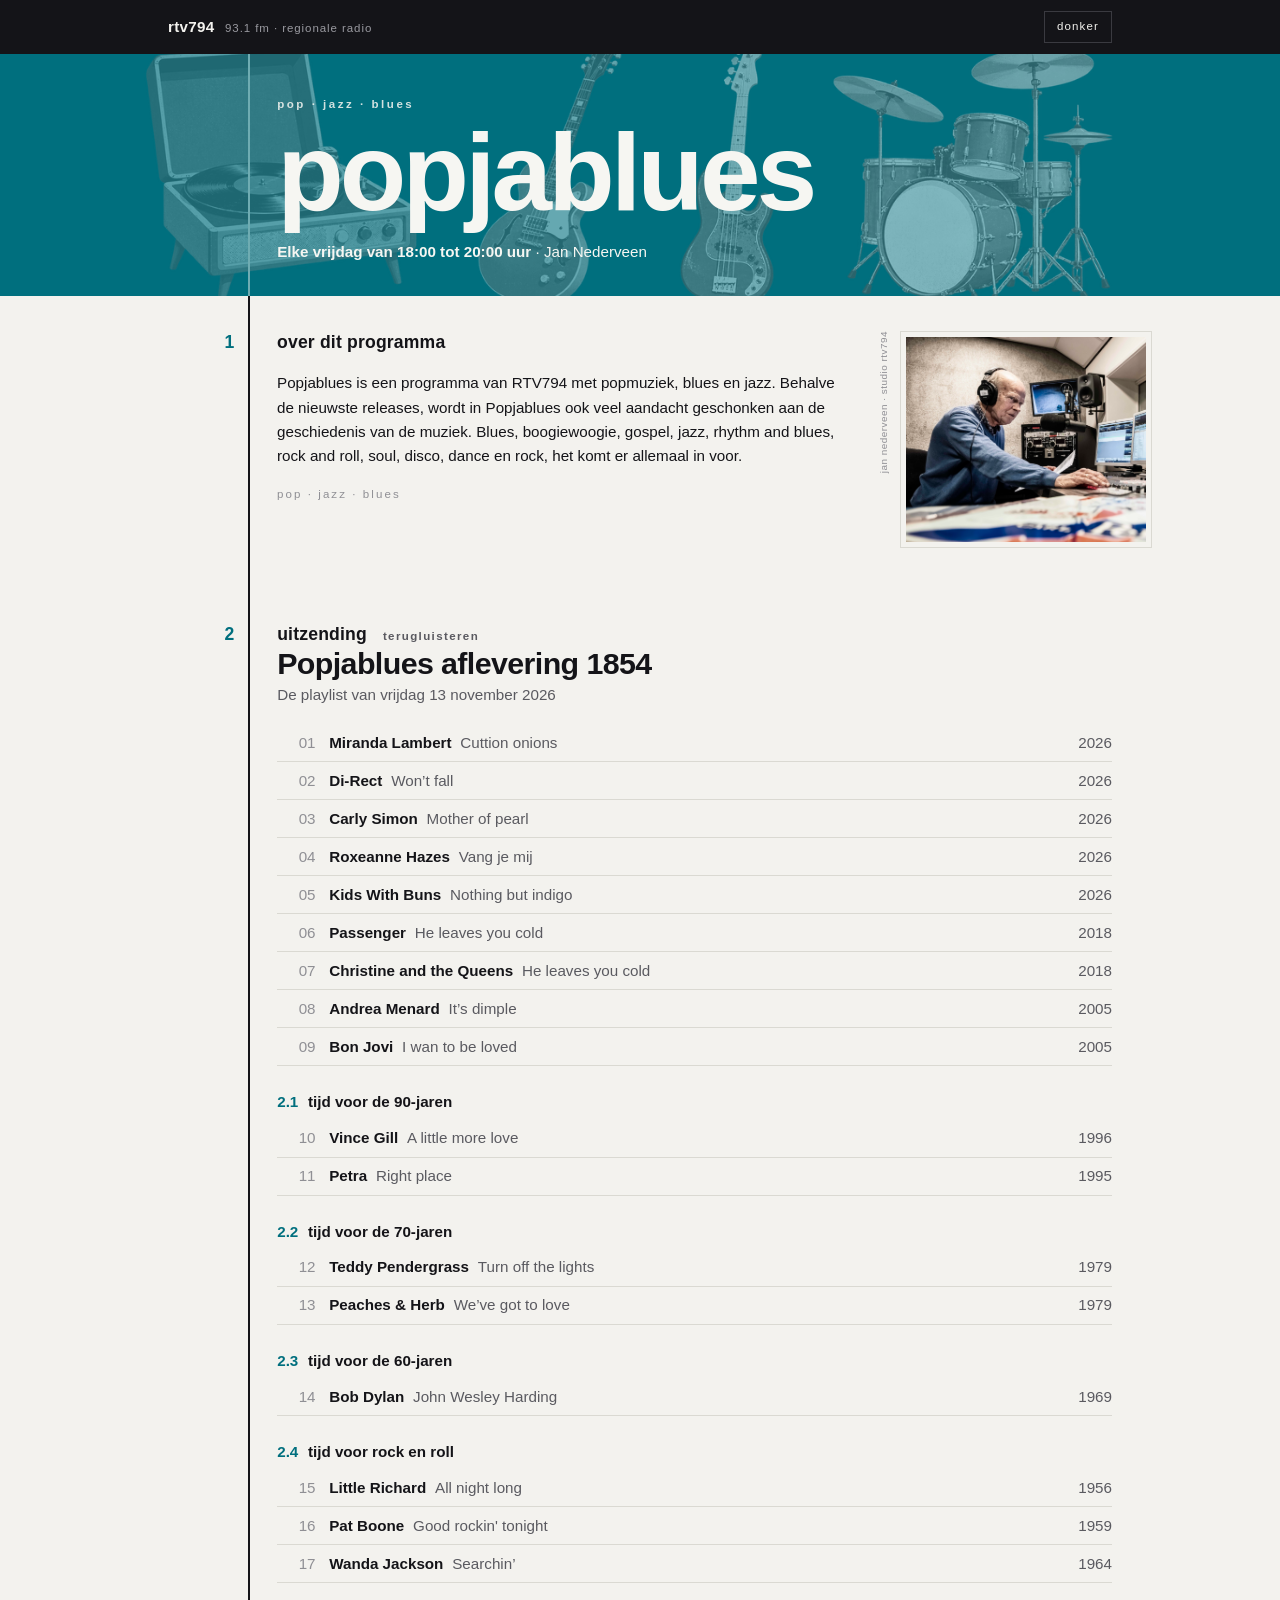
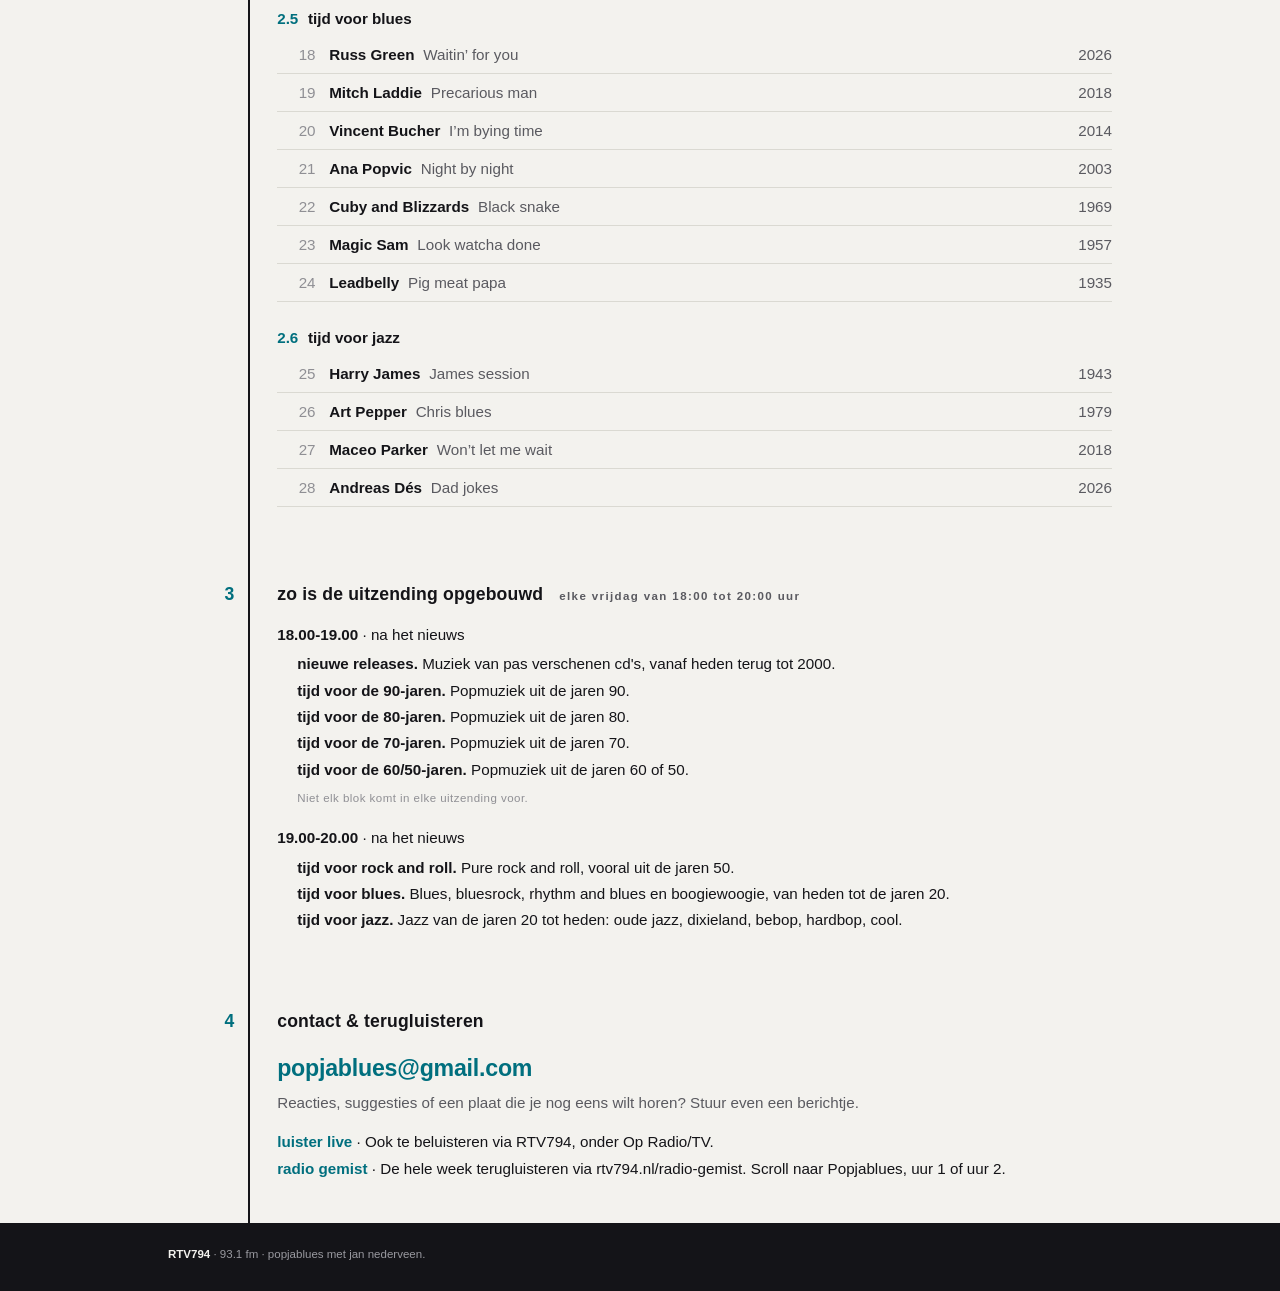
==== commit 7d0be9e0: "deploy: laagveen/popjablues@438eb9e390269980534ac780da26f23bd35794b0" ====
--- a/index.html
+++ b/index.html
@@ -5,7 +5,7 @@
         if (!r.getAttribute('data-theme')) r.setAttribute('data-theme', 'light');
       })();
     </script><style>html,body{height:100%;margin:0}body{display:flex;flex-direction:column;font-family:system-ui,sans-serif}.bar[data-astro-cid-wopk3rog]{display:flex;align-items:center;gap:.75rem;padding:0 1rem;height:56px;flex:0 0 auto;background:#0f8593;color:#fff}.brand[data-astro-cid-wopk3rog]{font-weight:700;font-size:1.05rem}.hint[data-astro-cid-wopk3rog]{font-size:.8rem;opacity:.85}.spacer[data-astro-cid-wopk3rog]{flex:1}.status[data-astro-cid-wopk3rog]{font-size:.9rem}.status[data-astro-cid-wopk3rog].ok{color:#d3ffe9}.status[data-astro-cid-wopk3rog].err{color:#ffd6d6}.status[data-astro-cid-wopk3rog].busy{color:#fff;opacity:.9}.tool[data-astro-cid-wopk3rog]{background:transparent;color:#fff;text-decoration:none;font-weight:700;font-size:.95rem;padding:.5rem 1rem;border-radius:999px;border:1px solid rgba(255,255,255,.6)}.tool[data-astro-cid-wopk3rog]:hover{background:#ffffff1f}.preview[data-astro-cid-wopk3rog]{background:#fff;color:#0f8593;text-decoration:none;font-weight:700;font-size:.95rem;padding:.5rem 1rem;border-radius:999px;border:0}button[data-astro-cid-wopk3rog].publish{background:#ffd23f;color:#11343a;border:0;font-weight:700;font-size:.95rem;padding:.55rem 1.1rem;border-radius:999px;cursor:pointer}button[data-astro-cid-wopk3rog].publish:disabled{opacity:.6;cursor:progress}iframe[data-astro-cid-wopk3rog].editor{flex:1;width:100%;border:0}
-</style><link rel="stylesheet" href="/_astro/PlaylistView.D5-GfTZJ.css"></head> <body>  <div id="app" class="prog-pjb"> <header class="band-top"> <div class="inner"> <span class="brand"><b>RTV794</b><span>93.1 fm · regionale radio</span></span> <button class="tbtn" id="themeBtn" type="button">thema</button> </div> </header> <div class="marquee-band has-print"> <div class="zeef" aria-hidden="true"> <img class="zeef-obj zo-record" src="/uploads/objects/record.png" alt=""><img class="zeef-obj zo-guitar" src="/uploads/objects/guitar.png" alt=""><img class="zeef-obj zo-bass" src="/uploads/objects/bass.png" alt=""><img class="zeef-obj zo-drums" src="/uploads/objects/drums.png" alt=""> </div> <div class="inner"> <div class="station"> <span class="idx" aria-hidden="true"></span> <div class="m-body"> <p class="eyebrow">pop · jazz · blues</p> <h1>Popjablues</h1> <p class="m-sched"><b>Elke vrijdag van 18:00 tot 20:00 uur</b> · Jan Nederveen</p> </div> </div> </div> </div> <main class="bodyfield"> <div class="inner"> <section class="station" aria-label="Over dit programma"> <span class="idx" aria-hidden="true">1</span> <div class="st-body"> <div class="ab-grid"> <div class="ab-txt"> <h2 class="st-h">over dit programma</h2> <p class="ab-text">Popjablues is een programma van RTV794 met popmuziek, blues en jazz. Behalve de nieuwste releases, wordt in Popjablues ook veel aandacht geschonken aan de geschiedenis van de muziek. Blues, boogiewoogie, gospel, jazz, rhythm and blues, rock and roll, soul, disco, dance en rock, het komt er allemaal in voor.</p> <div class="genres"><span class="genre-cap">pop · jazz · blues</span></div> </div> <figure class="print"> <figcaption>jan nederveen · studio rtv794</figcaption> <span class="print-img"> <img src="/uploads/jan-v2.jpg" alt="Jan Nederveen achter de mengtafel in de studio van RTV794"> </span> </figure> </div> </div> </section> <section class="station" aria-label="Uitzending" data-uitzending> <span class="idx" aria-hidden="true">2</span> <div class="st-body"> <div class="sh-head"> <h2 class="st-h">uitzending <span class="st-meta" data-ed-meta></span></h2>  </div>  <div class="ed-sheet" data-ed-sheet="0" data-datum="2026-11-06"> <p class="sh-date">Popjablues aflevering 1853</p> <p class="sh-sub">De playlist van vrijdag 6 november 2026</p>  <div class="row"> <span class="ord">01</span> <span class="entry"> <span class="art">Leon Bridges</span> <span class="ttl">Light the way</span>  </span> <span class="yr">2026</span> </div><div class="row"> <span class="ord">02</span> <span class="entry"> <span class="art">Miranda Lambert</span> <span class="ttl">Till the going’s gone</span>  </span> <span class="yr">2026</span> </div><div class="row"> <span class="ord">03</span> <span class="entry"> <span class="art">Kodaline</span> <span class="ttl">Back to me</span>  </span> <span class="yr">2026</span> </div><div class="row"> <span class="ord">04</span> <span class="entry"> <span class="art">Carly Simon</span> <span class="ttl">Love the way I do</span>  </span> <span class="yr">2026</span> </div><div class="row"> <span class="ord">05</span> <span class="entry"> <span class="art">Black Crowes</span> <span class="ttl">Do the parasite</span>  </span> <span class="yr">2026</span> </div><div class="row"> <span class="ord">06</span> <span class="entry"> <span class="art">Garrett T. Capps</span> <span class="ttl">A beauty in the horizon</span>  </span> <span class="yr">2019</span> </div><div class="row"> <span class="ord">07</span> <span class="entry"> <span class="art">Kaiser Chiefs</span> <span class="ttl">The only ones</span>  </span> <span class="yr">2019</span> </div><div class="row"> <span class="ord">08</span> <span class="entry"> <span class="art">Franz Ferdinand</span> <span class="ttl">Take me out</span>  </span> <span class="yr">2004</span> </div><div class="row"> <span class="ord">09</span> <span class="entry"> <span class="art">Lara Fabian</span> <span class="ttl">Unbreakable</span>  </span> <span class="yr">2004</span> </div><p class="plsec"><span class="psn">2.1</span>Tijd voor de 90-jaren</p><div class="row"> <span class="ord">10</span> <span class="entry"> <span class="art">Eurythmics</span> <span class="ttl">Power to the meek</span>  </span> <span class="yr">1999</span> </div><div class="row"> <span class="ord">11</span> <span class="entry"> <span class="art">Black Sorrows</span> <span class="ttl">Stir it up</span>  </span> <span class="yr">1994</span> </div><p class="plsec"><span class="psn">2.2</span>Tijd voor de 80-jaren</p><div class="row"> <span class="ord">12</span> <span class="entry"> <span class="art">Patti Austin</span> <span class="ttl">Honey for the bees</span>  </span> <span class="yr">1985</span> </div><div class="row"> <span class="ord">13</span> <span class="entry"> <span class="art">Lee Towers</span> <span class="ttl">I can see clearly now</span>  </span> <span class="yr">1982</span> </div><p class="plsec"><span class="psn">2.3</span>Tijd voor de 70-jaren</p><div class="row"> <span class="ord">14</span> <span class="entry"> <span class="art">Stevie Wonder</span> <span class="ttl">Ebony eyes</span>  </span> <span class="yr">1976</span> </div><p class="plsec"><span class="psn">2.4</span>Tijd voor rock &amp; roll</p><div class="row"> <span class="ord">15</span> <span class="entry"> <span class="art">Sonny Knight</span> <span class="ttl">Confidential</span>  </span> <span class="yr">1956</span> </div><div class="row"> <span class="ord">16</span> <span class="entry"> <span class="art">Elvis Presley</span> <span class="ttl">I got a woman</span>  </span> <span class="yr">1956</span> </div><div class="row"> <span class="ord">17</span> <span class="entry"> <span class="art">Jimmy Bowen</span> <span class="ttl">Don’t tell me you troubles</span>  </span> <span class="yr">1957</span> </div><p class="plsec"><span class="psn">2.5</span>Tijd voor blues</p><div class="row"> <span class="ord">18</span> <span class="entry"> <span class="art">Russ Green</span> <span class="ttl">Nobody knows</span>  </span> <span class="yr">2026</span> </div><div class="row"> <span class="ord">19</span> <span class="entry"> <span class="art">Terry Hanck</span> <span class="ttl">Why people like that</span>  </span> <span class="yr">2010</span> </div><div class="row"> <span class="ord">20</span> <span class="entry"> <span class="art">Rory Block</span> <span class="ttl">Travelling riverside blues</span>  </span> <span class="yr">2003</span> </div><div class="row"> <span class="ord">21</span> <span class="entry"> <span class="art">Chris Duarte</span> <span class="ttl">Borrowed love</span>  </span> <span class="yr">1994</span> </div><div class="row"> <span class="ord">22</span> <span class="entry"> <span class="art">Cuby and Blizzards</span> <span class="ttl">Disappointed blues</span>  </span> <span class="yr">1969</span> </div><div class="row"> <span class="ord">23</span> <span class="entry"> <span class="art">Little Richard</span> <span class="ttl">Taxi blues</span>  </span> <span class="yr">1951</span> </div><div class="row"> <span class="ord">24</span> <span class="entry"> <span class="art">Edith Johnson</span> <span class="ttl">Nickel’s worth of liver blues</span>  </span> <span class="yr">1929</span> </div><p class="plsec"><span class="psn">2.6</span>Tijd voor jazz</p><div class="row"> <span class="ord">25</span> <span class="entry"> <span class="art">Milt Hert</span> <span class="ttl">The monkeys have no tails in pago pago</span>  </span> <span class="yr">1939</span> </div><div class="row"> <span class="ord">26</span> <span class="entry"> <span class="art">Dave Brubeck</span> <span class="ttl">Pennies from heaven</span>  </span> <span class="yr">1954</span> </div><div class="row"> <span class="ord">27</span> <span class="entry"> <span class="art">Vision Anhead</span> <span class="ttl">Crown</span>  </span> <span class="yr">2019</span> </div><div class="row"> <span class="ord">28</span> <span class="entry"> <span class="art">Andreas Dés</span> <span class="ttl">People at places</span>  </span> <span class="yr">2026</span> </div> </div> </div> </section> <script type="module">const o=document.querySelector("[data-uitzending]");if(o){const i=o.querySelector("[data-ed-meta]"),b=Array.from(o.querySelectorAll(".edbtn")),g=Array.from(o.querySelectorAll(".ed-sheet")),y=t=>{const[e,r,u]=t.split("-").map(Number);return Date.UTC(e,r-1,u)/864e5},a=new Date,c=Date.UTC(a.getFullYear(),a.getMonth(),a.getDate())/864e5,s=g.map(t=>{const e=t.getAttribute("data-ed-sheet");return{sheet:t,btn:b.find(r=>r.getAttribute("data-ed-btn")===e)??null,num:y(t.getAttribute("data-datum")||"1970-01-01")}}),h=s.filter(t=>t.num<=c).sort((t,e)=>e.num-t.num),A=s.filter(t=>t.num>c).sort((t,e)=>t.num-e.num),f=h[0]??null,l=A[0]??null,n=s.filter(t=>t.num<=c||t===l);for(const t of s)n.includes(t)||(t.sheet.remove(),t.btn?.remove());n.length<=1&&o.querySelector(".edsw")?.remove();const m=t=>t===l?["komende","straks te horen"]:t===f?["laatst uitgezonden","terugluisteren"]:["vorige","uit het archief"],d=t=>{for(const e of n){const r=e===t;e.sheet.hidden=!r,e.btn&&(e.btn.setAttribute("aria-selected",r?"true":"false"),e.btn.tabIndex=r?0:-1)}i&&(i.textContent=m(t)[1])};for(const t of n)t.btn&&(t.btn.textContent=m(t)[0],t.btn.addEventListener("click",()=>d(t)));d(f??l??n[0]),o.querySelector(".edsw")?.addEventListener("keydown",t=>{const e=t;if(!["ArrowLeft","ArrowRight","Home","End"].includes(e.key))return;e.preventDefault();const r=n.findIndex(k=>k.btn?.getAttribute("aria-selected")==="true"),u=e.key==="Home"?0:e.key==="End"?n.length-1:(r+(e.key==="ArrowRight"?1:-1)+n.length)%n.length;d(n[u]),n[u].btn?.focus()})}</script> <section class="station" aria-label="Zo is de uitzending opgebouwd"> <span class="idx" aria-hidden="true">3</span> <div class="st-body"> <h2 class="st-h">
+</style><link rel="stylesheet" href="/_astro/PlaylistView.D5-GfTZJ.css"></head> <body>  <div id="app" class="prog-pjb"> <header class="band-top"> <div class="inner"> <span class="brand"><b>RTV794</b><span>93.1 fm · regionale radio</span></span> <button class="tbtn" id="themeBtn" type="button">thema</button> </div> </header> <div class="marquee-band has-print"> <div class="zeef" aria-hidden="true"> <img class="zeef-obj zo-record" src="/uploads/objects/record.png" alt=""><img class="zeef-obj zo-guitar" src="/uploads/objects/guitar.png" alt=""><img class="zeef-obj zo-bass" src="/uploads/objects/bass.png" alt=""><img class="zeef-obj zo-drums" src="/uploads/objects/drums.png" alt=""> </div> <div class="inner"> <div class="station"> <span class="idx" aria-hidden="true"></span> <div class="m-body"> <p class="eyebrow">pop · jazz · blues</p> <h1>Popjablues</h1> <p class="m-sched"><b>Elke vrijdag van 18:00 tot 20:00 uur</b> · Jan Nederveen</p> </div> </div> </div> </div> <main class="bodyfield"> <div class="inner"> <section class="station" aria-label="Over dit programma"> <span class="idx" aria-hidden="true">1</span> <div class="st-body"> <div class="ab-grid"> <div class="ab-txt"> <h2 class="st-h">over dit programma</h2> <p class="ab-text">Popjablues is een programma van RTV794 met popmuziek, blues en jazz. Behalve de nieuwste releases, wordt in Popjablues ook veel aandacht geschonken aan de geschiedenis van de muziek. Blues, boogiewoogie, gospel, jazz, rhythm and blues, rock and roll, soul, disco, dance en rock, het komt er allemaal in voor.</p> <div class="genres"><span class="genre-cap">pop · jazz · blues</span></div> </div> <figure class="print"> <figcaption>jan nederveen · studio rtv794</figcaption> <span class="print-img"> <img src="/uploads/jan-v2.jpg" alt="Jan Nederveen achter de mengtafel in de studio van RTV794"> </span> </figure> </div> </div> </section> <section class="station" aria-label="Uitzending" data-uitzending> <span class="idx" aria-hidden="true">2</span> <div class="st-body"> <div class="sh-head"> <h2 class="st-h">uitzending <span class="st-meta" data-ed-meta></span></h2>  </div>  <div class="ed-sheet" data-ed-sheet="0" data-datum="2026-11-13"> <p class="sh-date">Popjablues aflevering 1854</p> <p class="sh-sub">De playlist van vrijdag 13 november 2026</p>  <div class="row"> <span class="ord">01</span> <span class="entry"> <span class="art">Miranda Lambert</span> <span class="ttl">Cuttion onions</span>  </span> <span class="yr">2026</span> </div><div class="row"> <span class="ord">02</span> <span class="entry"> <span class="art">Di-Rect</span> <span class="ttl">Won’t fall</span>  </span> <span class="yr">2026</span> </div><div class="row"> <span class="ord">03</span> <span class="entry"> <span class="art">Carly Simon</span> <span class="ttl">Mother of pearl</span>  </span> <span class="yr">2026</span> </div><div class="row"> <span class="ord">04</span> <span class="entry"> <span class="art">Roxeanne Hazes</span> <span class="ttl">Vang je mij</span>  </span> <span class="yr">2026</span> </div><div class="row"> <span class="ord">05</span> <span class="entry"> <span class="art">Kids With Buns</span> <span class="ttl">Nothing but indigo</span>  </span> <span class="yr">2026</span> </div><div class="row"> <span class="ord">06</span> <span class="entry"> <span class="art">Passenger</span> <span class="ttl">He leaves you cold</span>  </span> <span class="yr">2018</span> </div><div class="row"> <span class="ord">07</span> <span class="entry"> <span class="art">Christine and the Queens</span> <span class="ttl">He leaves you cold</span>  </span> <span class="yr">2018</span> </div><div class="row"> <span class="ord">08</span> <span class="entry"> <span class="art">Andrea Menard</span> <span class="ttl">It’s dimple</span>  </span> <span class="yr">2005</span> </div><div class="row"> <span class="ord">09</span> <span class="entry"> <span class="art">Bon Jovi</span> <span class="ttl">I wan to be loved</span>  </span> <span class="yr">2005</span> </div><p class="plsec"><span class="psn">2.1</span>Tijd voor de 90-jaren</p><div class="row"> <span class="ord">10</span> <span class="entry"> <span class="art">Vince Gill</span> <span class="ttl">A little more love</span>  </span> <span class="yr">1996</span> </div><div class="row"> <span class="ord">11</span> <span class="entry"> <span class="art">Petra</span> <span class="ttl">Right place</span>  </span> <span class="yr">1995</span> </div><p class="plsec"><span class="psn">2.2</span>Tijd voor de 70-jaren</p><div class="row"> <span class="ord">12</span> <span class="entry"> <span class="art">Teddy Pendergrass</span> <span class="ttl">Turn off the lights</span>  </span> <span class="yr">1979</span> </div><div class="row"> <span class="ord">13</span> <span class="entry"> <span class="art">Peaches &amp; Herb</span> <span class="ttl">We’ve got to love</span>  </span> <span class="yr">1979</span> </div><p class="plsec"><span class="psn">2.3</span>Tijd voor de 60-jaren</p><div class="row"> <span class="ord">14</span> <span class="entry"> <span class="art">Bob Dylan</span> <span class="ttl">John Wesley Harding</span>  </span> <span class="yr">1969</span> </div><p class="plsec"><span class="psn">2.4</span>Tijd voor rock en roll</p><div class="row"> <span class="ord">15</span> <span class="entry"> <span class="art">Little Richard</span> <span class="ttl">All night long</span>  </span> <span class="yr">1956</span> </div><div class="row"> <span class="ord">16</span> <span class="entry"> <span class="art">Pat Boone</span> <span class="ttl">Good rockin&#39; tonight</span>  </span> <span class="yr">1959</span> </div><div class="row"> <span class="ord">17</span> <span class="entry"> <span class="art">Wanda Jackson</span> <span class="ttl">Searchin’</span>  </span> <span class="yr">1964</span> </div><p class="plsec"><span class="psn">2.5</span>Tijd voor blues</p><div class="row"> <span class="ord">18</span> <span class="entry"> <span class="art">Russ Green</span> <span class="ttl">Waitin’ for you</span>  </span> <span class="yr">2026</span> </div><div class="row"> <span class="ord">19</span> <span class="entry"> <span class="art">Mitch Laddie</span> <span class="ttl">Precarious man</span>  </span> <span class="yr">2018</span> </div><div class="row"> <span class="ord">20</span> <span class="entry"> <span class="art">Vincent Bucher</span> <span class="ttl">I’m bying time</span>  </span> <span class="yr">2014</span> </div><div class="row"> <span class="ord">21</span> <span class="entry"> <span class="art">Ana Popvic</span> <span class="ttl">Night by night</span>  </span> <span class="yr">2003</span> </div><div class="row"> <span class="ord">22</span> <span class="entry"> <span class="art">Cuby and Blizzards</span> <span class="ttl">Black snake</span>  </span> <span class="yr">1969</span> </div><div class="row"> <span class="ord">23</span> <span class="entry"> <span class="art">Magic Sam</span> <span class="ttl">Look watcha done</span>  </span> <span class="yr">1957</span> </div><div class="row"> <span class="ord">24</span> <span class="entry"> <span class="art">Leadbelly</span> <span class="ttl">Pig meat papa</span>  </span> <span class="yr">1935</span> </div><p class="plsec"><span class="psn">2.6</span>Tijd voor jazz</p><div class="row"> <span class="ord">25</span> <span class="entry"> <span class="art">Harry James</span> <span class="ttl">James session</span>  </span> <span class="yr">1943</span> </div><div class="row"> <span class="ord">26</span> <span class="entry"> <span class="art">Art Pepper</span> <span class="ttl">Chris blues</span>  </span> <span class="yr">1979</span> </div><div class="row"> <span class="ord">27</span> <span class="entry"> <span class="art">Maceo Parker</span> <span class="ttl">Won’t let me wait</span>  </span> <span class="yr">2018</span> </div><div class="row"> <span class="ord">28</span> <span class="entry"> <span class="art">Andreas Dés</span> <span class="ttl">Dad jokes</span>  </span> <span class="yr">2026</span> </div> </div> </div> </section> <script type="module">const o=document.querySelector("[data-uitzending]");if(o){const i=o.querySelector("[data-ed-meta]"),b=Array.from(o.querySelectorAll(".edbtn")),g=Array.from(o.querySelectorAll(".ed-sheet")),y=t=>{const[e,r,u]=t.split("-").map(Number);return Date.UTC(e,r-1,u)/864e5},a=new Date,c=Date.UTC(a.getFullYear(),a.getMonth(),a.getDate())/864e5,s=g.map(t=>{const e=t.getAttribute("data-ed-sheet");return{sheet:t,btn:b.find(r=>r.getAttribute("data-ed-btn")===e)??null,num:y(t.getAttribute("data-datum")||"1970-01-01")}}),h=s.filter(t=>t.num<=c).sort((t,e)=>e.num-t.num),A=s.filter(t=>t.num>c).sort((t,e)=>t.num-e.num),f=h[0]??null,l=A[0]??null,n=s.filter(t=>t.num<=c||t===l);for(const t of s)n.includes(t)||(t.sheet.remove(),t.btn?.remove());n.length<=1&&o.querySelector(".edsw")?.remove();const m=t=>t===l?["komende","straks te horen"]:t===f?["laatst uitgezonden","terugluisteren"]:["vorige","uit het archief"],d=t=>{for(const e of n){const r=e===t;e.sheet.hidden=!r,e.btn&&(e.btn.setAttribute("aria-selected",r?"true":"false"),e.btn.tabIndex=r?0:-1)}i&&(i.textContent=m(t)[1])};for(const t of n)t.btn&&(t.btn.textContent=m(t)[0],t.btn.addEventListener("click",()=>d(t)));d(f??l??n[0]),o.querySelector(".edsw")?.addEventListener("keydown",t=>{const e=t;if(!["ArrowLeft","ArrowRight","Home","End"].includes(e.key))return;e.preventDefault();const r=n.findIndex(k=>k.btn?.getAttribute("aria-selected")==="true"),u=e.key==="Home"?0:e.key==="End"?n.length-1:(r+(e.key==="ArrowRight"?1:-1)+n.length)%n.length;d(n[u]),n[u].btn?.focus()})}</script> <section class="station" aria-label="Zo is de uitzending opgebouwd"> <span class="idx" aria-hidden="true">3</span> <div class="st-body"> <h2 class="st-h">
 zo is de uitzending opgebouwd
 <span class="st-meta">Elke vrijdag van 18:00 tot 20:00 uur</span> </h2>  <p class="f-hour"><b>18.00-19.00</b> · na het nieuws</p> <p class="f-line"><b>Nieuwe releases.</b> Muziek van pas verschenen cd&#39;s, vanaf heden terug tot 2000.</p><p class="f-line"><b>Tijd voor de 90-jaren.</b> Popmuziek uit de jaren 90.</p><p class="f-line"><b>Tijd voor de 80-jaren.</b> Popmuziek uit de jaren 80.</p><p class="f-line"><b>Tijd voor de 70-jaren.</b> Popmuziek uit de jaren 70.</p><p class="f-line"><b>Tijd voor de 60/50-jaren.</b> Popmuziek uit de jaren 60 of 50.</p><p class="f-note">Niet elk blok komt in elke uitzending voor.</p> <p class="f-hour"><b>19.00-20.00</b> · na het nieuws</p> <p class="f-line"><b>Tijd voor rock and roll.</b> Pure rock and roll, vooral uit de jaren 50.</p><p class="f-line"><b>Tijd voor blues.</b> Blues, bluesrock, rhythm and blues en boogiewoogie, van heden tot de jaren 20.</p><p class="f-line"><b>Tijd voor jazz.</b> Jazz van de jaren 20 tot heden: oude jazz, dixieland, bebop, hardbop, cool.</p> </div> </section> <section class="station" aria-label="Contact en terugluisteren"> <span class="idx" aria-hidden="true">4</span> <div class="st-body"> <h2 class="st-h">contact &amp; terugluisteren</h2> <p class="f-line" style="margin-left:0"> <a class="mail" href="mailto:popjablues@gmail.com">popjablues@gmail.com</a> </p> <p class="f-mailcap">Reacties, suggesties of een plaat die je nog eens wilt horen? Stuur even een berichtje.</p> <p class="f-line" style="margin-left:0"> <a class="flink" href="https://www.rtv794.nl" target="_blank" rel="noopener">Luister live</a> · Ook te beluisteren via RTV794, onder Op Radio/TV. </p><p class="f-line" style="margin-left:0"> <a class="flink" href="https://www.rtv794.nl/radio-gemist" target="_blank" rel="noopener">Radio gemist</a> · De hele week terugluisteren via rtv794.nl/radio-gemist. Scroll naar Popjablues, uur 1 of uur 2. </p> </div> </section> </div> </main> <footer class="band-foot"> <div class="inner"> <p class="foot-note"> <b>RTV794</b> · 93.1 fm · popjablues met jan nederveen.
 </p> </div> </footer> </div>   <script type="module">const n=document.documentElement,t=document.getElementById("themeBtn"),e=()=>n.getAttribute("data-theme")==="dark"||!n.getAttribute("data-theme")&&window.matchMedia("(prefers-color-scheme: dark)").matches;t&&(t.textContent=e()?"licht":"donker",t.addEventListener("click",()=>{n.setAttribute("data-theme",e()?"light":"dark"),t.textContent=e()?"licht":"donker"}));</script> </body> </html>
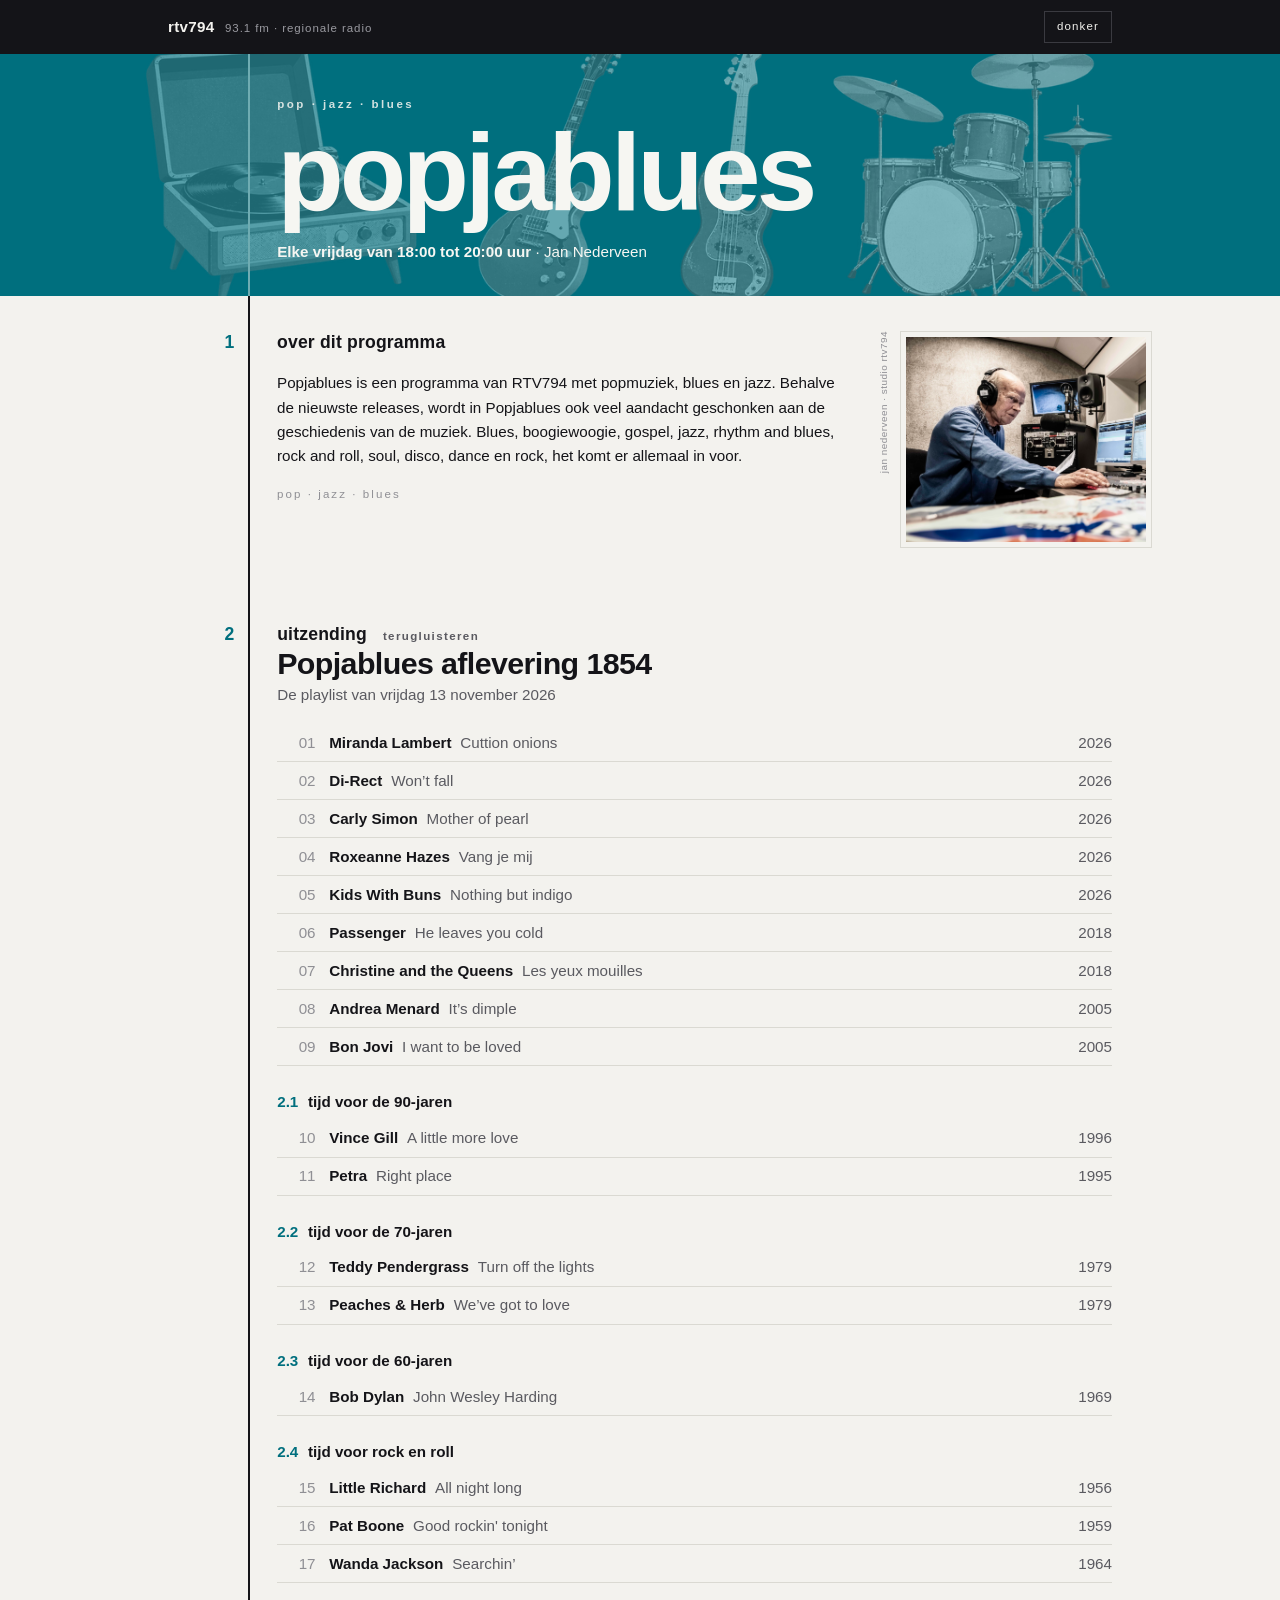
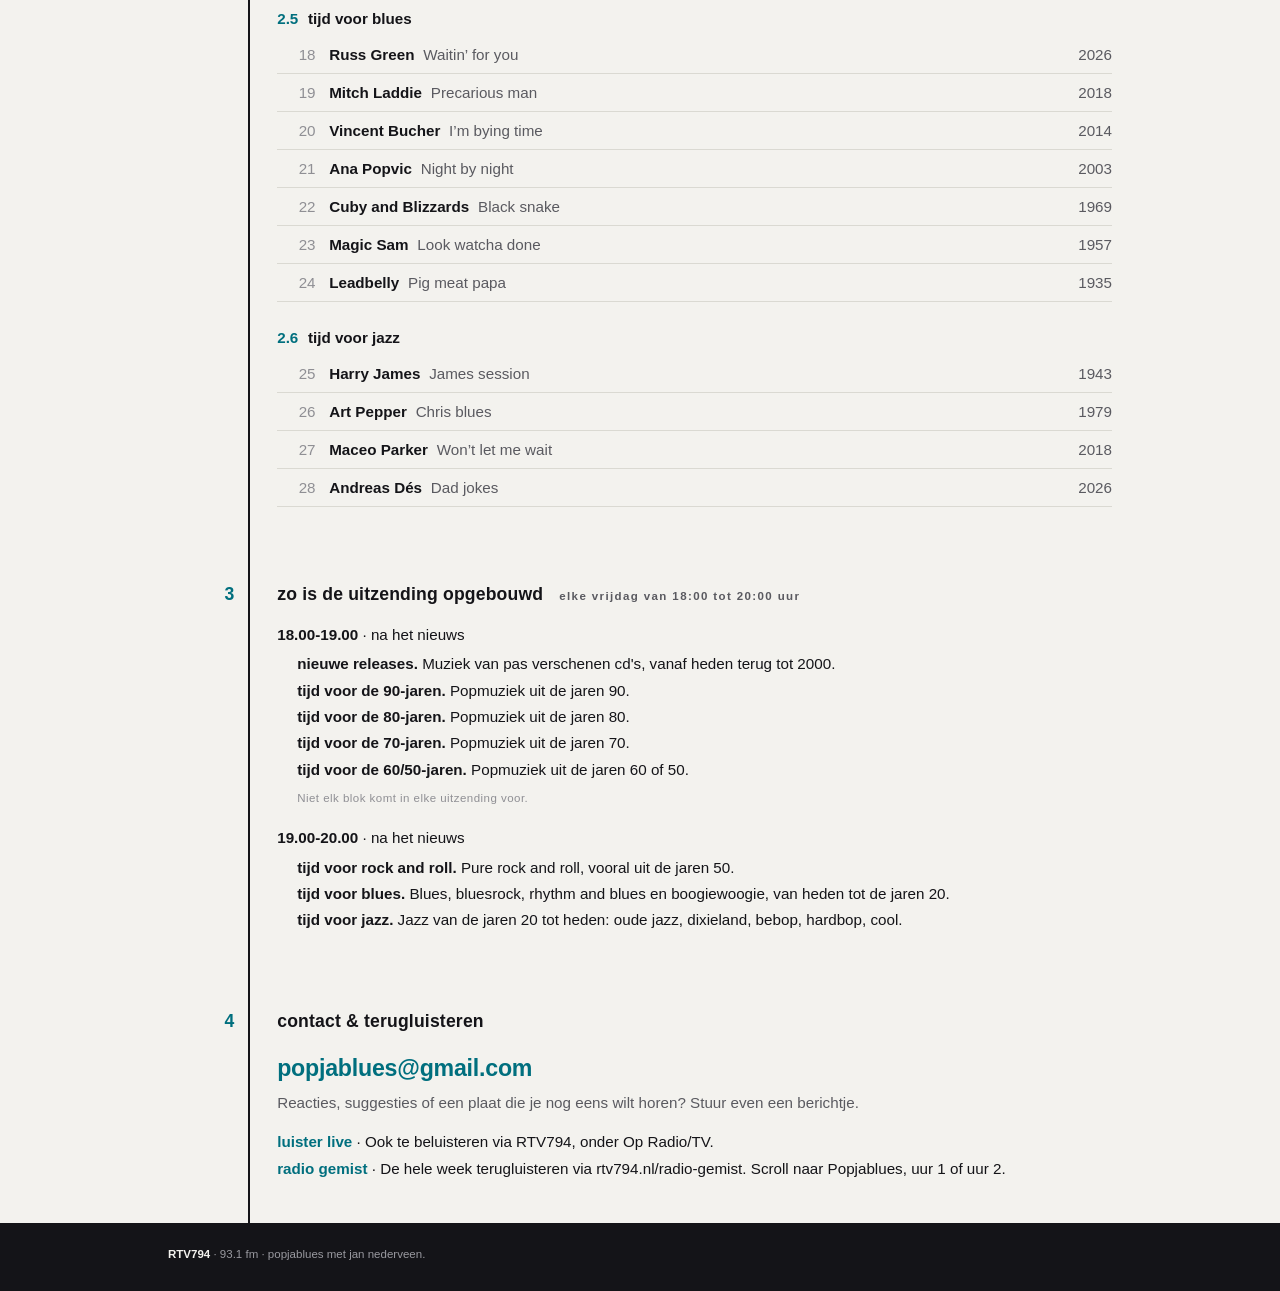
==== commit 0be48148: "deploy: laagveen/popjablues@96f0fcab50cafde83fffe9c9f5c3aad4849df87e" ====
--- a/index.html
+++ b/index.html
@@ -5,7 +5,7 @@
         if (!r.getAttribute('data-theme')) r.setAttribute('data-theme', 'light');
       })();
     </script><style>html,body{height:100%;margin:0}body{display:flex;flex-direction:column;font-family:system-ui,sans-serif}.bar[data-astro-cid-wopk3rog]{display:flex;align-items:center;gap:.75rem;padding:0 1rem;height:56px;flex:0 0 auto;background:#0f8593;color:#fff}.brand[data-astro-cid-wopk3rog]{font-weight:700;font-size:1.05rem}.hint[data-astro-cid-wopk3rog]{font-size:.8rem;opacity:.85}.spacer[data-astro-cid-wopk3rog]{flex:1}.status[data-astro-cid-wopk3rog]{font-size:.9rem}.status[data-astro-cid-wopk3rog].ok{color:#d3ffe9}.status[data-astro-cid-wopk3rog].err{color:#ffd6d6}.status[data-astro-cid-wopk3rog].busy{color:#fff;opacity:.9}.tool[data-astro-cid-wopk3rog]{background:transparent;color:#fff;text-decoration:none;font-weight:700;font-size:.95rem;padding:.5rem 1rem;border-radius:999px;border:1px solid rgba(255,255,255,.6)}.tool[data-astro-cid-wopk3rog]:hover{background:#ffffff1f}.preview[data-astro-cid-wopk3rog]{background:#fff;color:#0f8593;text-decoration:none;font-weight:700;font-size:.95rem;padding:.5rem 1rem;border-radius:999px;border:0}button[data-astro-cid-wopk3rog].publish{background:#ffd23f;color:#11343a;border:0;font-weight:700;font-size:.95rem;padding:.55rem 1.1rem;border-radius:999px;cursor:pointer}button[data-astro-cid-wopk3rog].publish:disabled{opacity:.6;cursor:progress}iframe[data-astro-cid-wopk3rog].editor{flex:1;width:100%;border:0}
-</style><link rel="stylesheet" href="/_astro/PlaylistView.D5-GfTZJ.css"></head> <body>  <div id="app" class="prog-pjb"> <header class="band-top"> <div class="inner"> <span class="brand"><b>RTV794</b><span>93.1 fm · regionale radio</span></span> <button class="tbtn" id="themeBtn" type="button">thema</button> </div> </header> <div class="marquee-band has-print"> <div class="zeef" aria-hidden="true"> <img class="zeef-obj zo-record" src="/uploads/objects/record.png" alt=""><img class="zeef-obj zo-guitar" src="/uploads/objects/guitar.png" alt=""><img class="zeef-obj zo-bass" src="/uploads/objects/bass.png" alt=""><img class="zeef-obj zo-drums" src="/uploads/objects/drums.png" alt=""> </div> <div class="inner"> <div class="station"> <span class="idx" aria-hidden="true"></span> <div class="m-body"> <p class="eyebrow">pop · jazz · blues</p> <h1>Popjablues</h1> <p class="m-sched"><b>Elke vrijdag van 18:00 tot 20:00 uur</b> · Jan Nederveen</p> </div> </div> </div> </div> <main class="bodyfield"> <div class="inner"> <section class="station" aria-label="Over dit programma"> <span class="idx" aria-hidden="true">1</span> <div class="st-body"> <div class="ab-grid"> <div class="ab-txt"> <h2 class="st-h">over dit programma</h2> <p class="ab-text">Popjablues is een programma van RTV794 met popmuziek, blues en jazz. Behalve de nieuwste releases, wordt in Popjablues ook veel aandacht geschonken aan de geschiedenis van de muziek. Blues, boogiewoogie, gospel, jazz, rhythm and blues, rock and roll, soul, disco, dance en rock, het komt er allemaal in voor.</p> <div class="genres"><span class="genre-cap">pop · jazz · blues</span></div> </div> <figure class="print"> <figcaption>jan nederveen · studio rtv794</figcaption> <span class="print-img"> <img src="/uploads/jan-v2.jpg" alt="Jan Nederveen achter de mengtafel in de studio van RTV794"> </span> </figure> </div> </div> </section> <section class="station" aria-label="Uitzending" data-uitzending> <span class="idx" aria-hidden="true">2</span> <div class="st-body"> <div class="sh-head"> <h2 class="st-h">uitzending <span class="st-meta" data-ed-meta></span></h2>  </div>  <div class="ed-sheet" data-ed-sheet="0" data-datum="2026-11-13"> <p class="sh-date">Popjablues aflevering 1854</p> <p class="sh-sub">De playlist van vrijdag 13 november 2026</p>  <div class="row"> <span class="ord">01</span> <span class="entry"> <span class="art">Miranda Lambert</span> <span class="ttl">Cuttion onions</span>  </span> <span class="yr">2026</span> </div><div class="row"> <span class="ord">02</span> <span class="entry"> <span class="art">Di-Rect</span> <span class="ttl">Won’t fall</span>  </span> <span class="yr">2026</span> </div><div class="row"> <span class="ord">03</span> <span class="entry"> <span class="art">Carly Simon</span> <span class="ttl">Mother of pearl</span>  </span> <span class="yr">2026</span> </div><div class="row"> <span class="ord">04</span> <span class="entry"> <span class="art">Roxeanne Hazes</span> <span class="ttl">Vang je mij</span>  </span> <span class="yr">2026</span> </div><div class="row"> <span class="ord">05</span> <span class="entry"> <span class="art">Kids With Buns</span> <span class="ttl">Nothing but indigo</span>  </span> <span class="yr">2026</span> </div><div class="row"> <span class="ord">06</span> <span class="entry"> <span class="art">Passenger</span> <span class="ttl">He leaves you cold</span>  </span> <span class="yr">2018</span> </div><div class="row"> <span class="ord">07</span> <span class="entry"> <span class="art">Christine and the Queens</span> <span class="ttl">He leaves you cold</span>  </span> <span class="yr">2018</span> </div><div class="row"> <span class="ord">08</span> <span class="entry"> <span class="art">Andrea Menard</span> <span class="ttl">It’s dimple</span>  </span> <span class="yr">2005</span> </div><div class="row"> <span class="ord">09</span> <span class="entry"> <span class="art">Bon Jovi</span> <span class="ttl">I wan to be loved</span>  </span> <span class="yr">2005</span> </div><p class="plsec"><span class="psn">2.1</span>Tijd voor de 90-jaren</p><div class="row"> <span class="ord">10</span> <span class="entry"> <span class="art">Vince Gill</span> <span class="ttl">A little more love</span>  </span> <span class="yr">1996</span> </div><div class="row"> <span class="ord">11</span> <span class="entry"> <span class="art">Petra</span> <span class="ttl">Right place</span>  </span> <span class="yr">1995</span> </div><p class="plsec"><span class="psn">2.2</span>Tijd voor de 70-jaren</p><div class="row"> <span class="ord">12</span> <span class="entry"> <span class="art">Teddy Pendergrass</span> <span class="ttl">Turn off the lights</span>  </span> <span class="yr">1979</span> </div><div class="row"> <span class="ord">13</span> <span class="entry"> <span class="art">Peaches &amp; Herb</span> <span class="ttl">We’ve got to love</span>  </span> <span class="yr">1979</span> </div><p class="plsec"><span class="psn">2.3</span>Tijd voor de 60-jaren</p><div class="row"> <span class="ord">14</span> <span class="entry"> <span class="art">Bob Dylan</span> <span class="ttl">John Wesley Harding</span>  </span> <span class="yr">1969</span> </div><p class="plsec"><span class="psn">2.4</span>Tijd voor rock en roll</p><div class="row"> <span class="ord">15</span> <span class="entry"> <span class="art">Little Richard</span> <span class="ttl">All night long</span>  </span> <span class="yr">1956</span> </div><div class="row"> <span class="ord">16</span> <span class="entry"> <span class="art">Pat Boone</span> <span class="ttl">Good rockin&#39; tonight</span>  </span> <span class="yr">1959</span> </div><div class="row"> <span class="ord">17</span> <span class="entry"> <span class="art">Wanda Jackson</span> <span class="ttl">Searchin’</span>  </span> <span class="yr">1964</span> </div><p class="plsec"><span class="psn">2.5</span>Tijd voor blues</p><div class="row"> <span class="ord">18</span> <span class="entry"> <span class="art">Russ Green</span> <span class="ttl">Waitin’ for you</span>  </span> <span class="yr">2026</span> </div><div class="row"> <span class="ord">19</span> <span class="entry"> <span class="art">Mitch Laddie</span> <span class="ttl">Precarious man</span>  </span> <span class="yr">2018</span> </div><div class="row"> <span class="ord">20</span> <span class="entry"> <span class="art">Vincent Bucher</span> <span class="ttl">I’m bying time</span>  </span> <span class="yr">2014</span> </div><div class="row"> <span class="ord">21</span> <span class="entry"> <span class="art">Ana Popvic</span> <span class="ttl">Night by night</span>  </span> <span class="yr">2003</span> </div><div class="row"> <span class="ord">22</span> <span class="entry"> <span class="art">Cuby and Blizzards</span> <span class="ttl">Black snake</span>  </span> <span class="yr">1969</span> </div><div class="row"> <span class="ord">23</span> <span class="entry"> <span class="art">Magic Sam</span> <span class="ttl">Look watcha done</span>  </span> <span class="yr">1957</span> </div><div class="row"> <span class="ord">24</span> <span class="entry"> <span class="art">Leadbelly</span> <span class="ttl">Pig meat papa</span>  </span> <span class="yr">1935</span> </div><p class="plsec"><span class="psn">2.6</span>Tijd voor jazz</p><div class="row"> <span class="ord">25</span> <span class="entry"> <span class="art">Harry James</span> <span class="ttl">James session</span>  </span> <span class="yr">1943</span> </div><div class="row"> <span class="ord">26</span> <span class="entry"> <span class="art">Art Pepper</span> <span class="ttl">Chris blues</span>  </span> <span class="yr">1979</span> </div><div class="row"> <span class="ord">27</span> <span class="entry"> <span class="art">Maceo Parker</span> <span class="ttl">Won’t let me wait</span>  </span> <span class="yr">2018</span> </div><div class="row"> <span class="ord">28</span> <span class="entry"> <span class="art">Andreas Dés</span> <span class="ttl">Dad jokes</span>  </span> <span class="yr">2026</span> </div> </div> </div> </section> <script type="module">const o=document.querySelector("[data-uitzending]");if(o){const i=o.querySelector("[data-ed-meta]"),b=Array.from(o.querySelectorAll(".edbtn")),g=Array.from(o.querySelectorAll(".ed-sheet")),y=t=>{const[e,r,u]=t.split("-").map(Number);return Date.UTC(e,r-1,u)/864e5},a=new Date,c=Date.UTC(a.getFullYear(),a.getMonth(),a.getDate())/864e5,s=g.map(t=>{const e=t.getAttribute("data-ed-sheet");return{sheet:t,btn:b.find(r=>r.getAttribute("data-ed-btn")===e)??null,num:y(t.getAttribute("data-datum")||"1970-01-01")}}),h=s.filter(t=>t.num<=c).sort((t,e)=>e.num-t.num),A=s.filter(t=>t.num>c).sort((t,e)=>t.num-e.num),f=h[0]??null,l=A[0]??null,n=s.filter(t=>t.num<=c||t===l);for(const t of s)n.includes(t)||(t.sheet.remove(),t.btn?.remove());n.length<=1&&o.querySelector(".edsw")?.remove();const m=t=>t===l?["komende","straks te horen"]:t===f?["laatst uitgezonden","terugluisteren"]:["vorige","uit het archief"],d=t=>{for(const e of n){const r=e===t;e.sheet.hidden=!r,e.btn&&(e.btn.setAttribute("aria-selected",r?"true":"false"),e.btn.tabIndex=r?0:-1)}i&&(i.textContent=m(t)[1])};for(const t of n)t.btn&&(t.btn.textContent=m(t)[0],t.btn.addEventListener("click",()=>d(t)));d(f??l??n[0]),o.querySelector(".edsw")?.addEventListener("keydown",t=>{const e=t;if(!["ArrowLeft","ArrowRight","Home","End"].includes(e.key))return;e.preventDefault();const r=n.findIndex(k=>k.btn?.getAttribute("aria-selected")==="true"),u=e.key==="Home"?0:e.key==="End"?n.length-1:(r+(e.key==="ArrowRight"?1:-1)+n.length)%n.length;d(n[u]),n[u].btn?.focus()})}</script> <section class="station" aria-label="Zo is de uitzending opgebouwd"> <span class="idx" aria-hidden="true">3</span> <div class="st-body"> <h2 class="st-h">
+</style><link rel="stylesheet" href="/_astro/PlaylistView.D5-GfTZJ.css"></head> <body>  <div id="app" class="prog-pjb"> <header class="band-top"> <div class="inner"> <span class="brand"><b>RTV794</b><span>93.1 fm · regionale radio</span></span> <button class="tbtn" id="themeBtn" type="button">thema</button> </div> </header> <div class="marquee-band has-print"> <div class="zeef" aria-hidden="true"> <img class="zeef-obj zo-record" src="/uploads/objects/record.png" alt=""><img class="zeef-obj zo-guitar" src="/uploads/objects/guitar.png" alt=""><img class="zeef-obj zo-bass" src="/uploads/objects/bass.png" alt=""><img class="zeef-obj zo-drums" src="/uploads/objects/drums.png" alt=""> </div> <div class="inner"> <div class="station"> <span class="idx" aria-hidden="true"></span> <div class="m-body"> <p class="eyebrow">pop · jazz · blues</p> <h1>Popjablues</h1> <p class="m-sched"><b>Elke vrijdag van 18:00 tot 20:00 uur</b> · Jan Nederveen</p> </div> </div> </div> </div> <main class="bodyfield"> <div class="inner"> <section class="station" aria-label="Over dit programma"> <span class="idx" aria-hidden="true">1</span> <div class="st-body"> <div class="ab-grid"> <div class="ab-txt"> <h2 class="st-h">over dit programma</h2> <p class="ab-text">Popjablues is een programma van RTV794 met popmuziek, blues en jazz. Behalve de nieuwste releases, wordt in Popjablues ook veel aandacht geschonken aan de geschiedenis van de muziek. Blues, boogiewoogie, gospel, jazz, rhythm and blues, rock and roll, soul, disco, dance en rock, het komt er allemaal in voor.</p> <div class="genres"><span class="genre-cap">pop · jazz · blues</span></div> </div> <figure class="print"> <figcaption>jan nederveen · studio rtv794</figcaption> <span class="print-img"> <img src="/uploads/jan-v2.jpg" alt="Jan Nederveen achter de mengtafel in de studio van RTV794"> </span> </figure> </div> </div> </section> <section class="station" aria-label="Uitzending" data-uitzending> <span class="idx" aria-hidden="true">2</span> <div class="st-body"> <div class="sh-head"> <h2 class="st-h">uitzending <span class="st-meta" data-ed-meta></span></h2>  </div>  <div class="ed-sheet" data-ed-sheet="0" data-datum="2026-11-13"> <p class="sh-date">Popjablues aflevering 1854</p> <p class="sh-sub">De playlist van vrijdag 13 november 2026</p>  <div class="row"> <span class="ord">01</span> <span class="entry"> <span class="art">Miranda Lambert</span> <span class="ttl">Cuttion onions</span>  </span> <span class="yr">2026</span> </div><div class="row"> <span class="ord">02</span> <span class="entry"> <span class="art">Di-Rect</span> <span class="ttl">Won’t fall</span>  </span> <span class="yr">2026</span> </div><div class="row"> <span class="ord">03</span> <span class="entry"> <span class="art">Carly Simon</span> <span class="ttl">Mother of pearl</span>  </span> <span class="yr">2026</span> </div><div class="row"> <span class="ord">04</span> <span class="entry"> <span class="art">Roxeanne Hazes</span> <span class="ttl">Vang je mij</span>  </span> <span class="yr">2026</span> </div><div class="row"> <span class="ord">05</span> <span class="entry"> <span class="art">Kids With Buns</span> <span class="ttl">Nothing but indigo</span>  </span> <span class="yr">2026</span> </div><div class="row"> <span class="ord">06</span> <span class="entry"> <span class="art">Passenger</span> <span class="ttl">He leaves you cold</span>  </span> <span class="yr">2018</span> </div><div class="row"> <span class="ord">07</span> <span class="entry"> <span class="art">Christine and the Queens</span> <span class="ttl">Les yeux mouilles</span>  </span> <span class="yr">2018</span> </div><div class="row"> <span class="ord">08</span> <span class="entry"> <span class="art">Andrea Menard</span> <span class="ttl">It’s dimple</span>  </span> <span class="yr">2005</span> </div><div class="row"> <span class="ord">09</span> <span class="entry"> <span class="art">Bon Jovi</span> <span class="ttl">I want to be loved</span>  </span> <span class="yr">2005</span> </div><p class="plsec"><span class="psn">2.1</span>Tijd voor de 90-jaren</p><div class="row"> <span class="ord">10</span> <span class="entry"> <span class="art">Vince Gill</span> <span class="ttl">A little more love</span>  </span> <span class="yr">1996</span> </div><div class="row"> <span class="ord">11</span> <span class="entry"> <span class="art">Petra</span> <span class="ttl">Right place</span>  </span> <span class="yr">1995</span> </div><p class="plsec"><span class="psn">2.2</span>Tijd voor de 70-jaren</p><div class="row"> <span class="ord">12</span> <span class="entry"> <span class="art">Teddy Pendergrass</span> <span class="ttl">Turn off the lights</span>  </span> <span class="yr">1979</span> </div><div class="row"> <span class="ord">13</span> <span class="entry"> <span class="art">Peaches &amp; Herb</span> <span class="ttl">We’ve got to love</span>  </span> <span class="yr">1979</span> </div><p class="plsec"><span class="psn">2.3</span>Tijd voor de 60-jaren</p><div class="row"> <span class="ord">14</span> <span class="entry"> <span class="art">Bob Dylan</span> <span class="ttl">John Wesley Harding</span>  </span> <span class="yr">1969</span> </div><p class="plsec"><span class="psn">2.4</span>Tijd voor rock en roll</p><div class="row"> <span class="ord">15</span> <span class="entry"> <span class="art">Little Richard</span> <span class="ttl">All night long</span>  </span> <span class="yr">1956</span> </div><div class="row"> <span class="ord">16</span> <span class="entry"> <span class="art">Pat Boone</span> <span class="ttl">Good rockin&#39; tonight</span>  </span> <span class="yr">1959</span> </div><div class="row"> <span class="ord">17</span> <span class="entry"> <span class="art">Wanda Jackson</span> <span class="ttl">Searchin’</span>  </span> <span class="yr">1964</span> </div><p class="plsec"><span class="psn">2.5</span>Tijd voor blues</p><div class="row"> <span class="ord">18</span> <span class="entry"> <span class="art">Russ Green</span> <span class="ttl">Waitin’ for you</span>  </span> <span class="yr">2026</span> </div><div class="row"> <span class="ord">19</span> <span class="entry"> <span class="art">Mitch Laddie</span> <span class="ttl">Precarious man</span>  </span> <span class="yr">2018</span> </div><div class="row"> <span class="ord">20</span> <span class="entry"> <span class="art">Vincent Bucher</span> <span class="ttl">I’m bying time</span>  </span> <span class="yr">2014</span> </div><div class="row"> <span class="ord">21</span> <span class="entry"> <span class="art">Ana Popvic</span> <span class="ttl">Night by night</span>  </span> <span class="yr">2003</span> </div><div class="row"> <span class="ord">22</span> <span class="entry"> <span class="art">Cuby and Blizzards</span> <span class="ttl">Black snake</span>  </span> <span class="yr">1969</span> </div><div class="row"> <span class="ord">23</span> <span class="entry"> <span class="art">Magic Sam</span> <span class="ttl">Look watcha done</span>  </span> <span class="yr">1957</span> </div><div class="row"> <span class="ord">24</span> <span class="entry"> <span class="art">Leadbelly</span> <span class="ttl">Pig meat papa</span>  </span> <span class="yr">1935</span> </div><p class="plsec"><span class="psn">2.6</span>Tijd voor jazz</p><div class="row"> <span class="ord">25</span> <span class="entry"> <span class="art">Harry James</span> <span class="ttl">James session</span>  </span> <span class="yr">1943</span> </div><div class="row"> <span class="ord">26</span> <span class="entry"> <span class="art">Art Pepper</span> <span class="ttl">Chris blues</span>  </span> <span class="yr">1979</span> </div><div class="row"> <span class="ord">27</span> <span class="entry"> <span class="art">Maceo Parker</span> <span class="ttl">Won’t let me wait</span>  </span> <span class="yr">2018</span> </div><div class="row"> <span class="ord">28</span> <span class="entry"> <span class="art">Andreas Dés</span> <span class="ttl">Dad jokes</span>  </span> <span class="yr">2026</span> </div> </div> </div> </section> <script type="module">const o=document.querySelector("[data-uitzending]");if(o){const i=o.querySelector("[data-ed-meta]"),b=Array.from(o.querySelectorAll(".edbtn")),g=Array.from(o.querySelectorAll(".ed-sheet")),y=t=>{const[e,r,u]=t.split("-").map(Number);return Date.UTC(e,r-1,u)/864e5},a=new Date,c=Date.UTC(a.getFullYear(),a.getMonth(),a.getDate())/864e5,s=g.map(t=>{const e=t.getAttribute("data-ed-sheet");return{sheet:t,btn:b.find(r=>r.getAttribute("data-ed-btn")===e)??null,num:y(t.getAttribute("data-datum")||"1970-01-01")}}),h=s.filter(t=>t.num<=c).sort((t,e)=>e.num-t.num),A=s.filter(t=>t.num>c).sort((t,e)=>t.num-e.num),f=h[0]??null,l=A[0]??null,n=s.filter(t=>t.num<=c||t===l);for(const t of s)n.includes(t)||(t.sheet.remove(),t.btn?.remove());n.length<=1&&o.querySelector(".edsw")?.remove();const m=t=>t===l?["komende","straks te horen"]:t===f?["laatst uitgezonden","terugluisteren"]:["vorige","uit het archief"],d=t=>{for(const e of n){const r=e===t;e.sheet.hidden=!r,e.btn&&(e.btn.setAttribute("aria-selected",r?"true":"false"),e.btn.tabIndex=r?0:-1)}i&&(i.textContent=m(t)[1])};for(const t of n)t.btn&&(t.btn.textContent=m(t)[0],t.btn.addEventListener("click",()=>d(t)));d(f??l??n[0]),o.querySelector(".edsw")?.addEventListener("keydown",t=>{const e=t;if(!["ArrowLeft","ArrowRight","Home","End"].includes(e.key))return;e.preventDefault();const r=n.findIndex(k=>k.btn?.getAttribute("aria-selected")==="true"),u=e.key==="Home"?0:e.key==="End"?n.length-1:(r+(e.key==="ArrowRight"?1:-1)+n.length)%n.length;d(n[u]),n[u].btn?.focus()})}</script> <section class="station" aria-label="Zo is de uitzending opgebouwd"> <span class="idx" aria-hidden="true">3</span> <div class="st-body"> <h2 class="st-h">
 zo is de uitzending opgebouwd
 <span class="st-meta">Elke vrijdag van 18:00 tot 20:00 uur</span> </h2>  <p class="f-hour"><b>18.00-19.00</b> · na het nieuws</p> <p class="f-line"><b>Nieuwe releases.</b> Muziek van pas verschenen cd&#39;s, vanaf heden terug tot 2000.</p><p class="f-line"><b>Tijd voor de 90-jaren.</b> Popmuziek uit de jaren 90.</p><p class="f-line"><b>Tijd voor de 80-jaren.</b> Popmuziek uit de jaren 80.</p><p class="f-line"><b>Tijd voor de 70-jaren.</b> Popmuziek uit de jaren 70.</p><p class="f-line"><b>Tijd voor de 60/50-jaren.</b> Popmuziek uit de jaren 60 of 50.</p><p class="f-note">Niet elk blok komt in elke uitzending voor.</p> <p class="f-hour"><b>19.00-20.00</b> · na het nieuws</p> <p class="f-line"><b>Tijd voor rock and roll.</b> Pure rock and roll, vooral uit de jaren 50.</p><p class="f-line"><b>Tijd voor blues.</b> Blues, bluesrock, rhythm and blues en boogiewoogie, van heden tot de jaren 20.</p><p class="f-line"><b>Tijd voor jazz.</b> Jazz van de jaren 20 tot heden: oude jazz, dixieland, bebop, hardbop, cool.</p> </div> </section> <section class="station" aria-label="Contact en terugluisteren"> <span class="idx" aria-hidden="true">4</span> <div class="st-body"> <h2 class="st-h">contact &amp; terugluisteren</h2> <p class="f-line" style="margin-left:0"> <a class="mail" href="mailto:popjablues@gmail.com">popjablues@gmail.com</a> </p> <p class="f-mailcap">Reacties, suggesties of een plaat die je nog eens wilt horen? Stuur even een berichtje.</p> <p class="f-line" style="margin-left:0"> <a class="flink" href="https://www.rtv794.nl" target="_blank" rel="noopener">Luister live</a> · Ook te beluisteren via RTV794, onder Op Radio/TV. </p><p class="f-line" style="margin-left:0"> <a class="flink" href="https://www.rtv794.nl/radio-gemist" target="_blank" rel="noopener">Radio gemist</a> · De hele week terugluisteren via rtv794.nl/radio-gemist. Scroll naar Popjablues, uur 1 of uur 2. </p> </div> </section> </div> </main> <footer class="band-foot"> <div class="inner"> <p class="foot-note"> <b>RTV794</b> · 93.1 fm · popjablues met jan nederveen.
 </p> </div> </footer> </div>   <script type="module">const n=document.documentElement,t=document.getElementById("themeBtn"),e=()=>n.getAttribute("data-theme")==="dark"||!n.getAttribute("data-theme")&&window.matchMedia("(prefers-color-scheme: dark)").matches;t&&(t.textContent=e()?"licht":"donker",t.addEventListener("click",()=>{n.setAttribute("data-theme",e()?"light":"dark"),t.textContent=e()?"licht":"donker"}));</script> </body> </html>
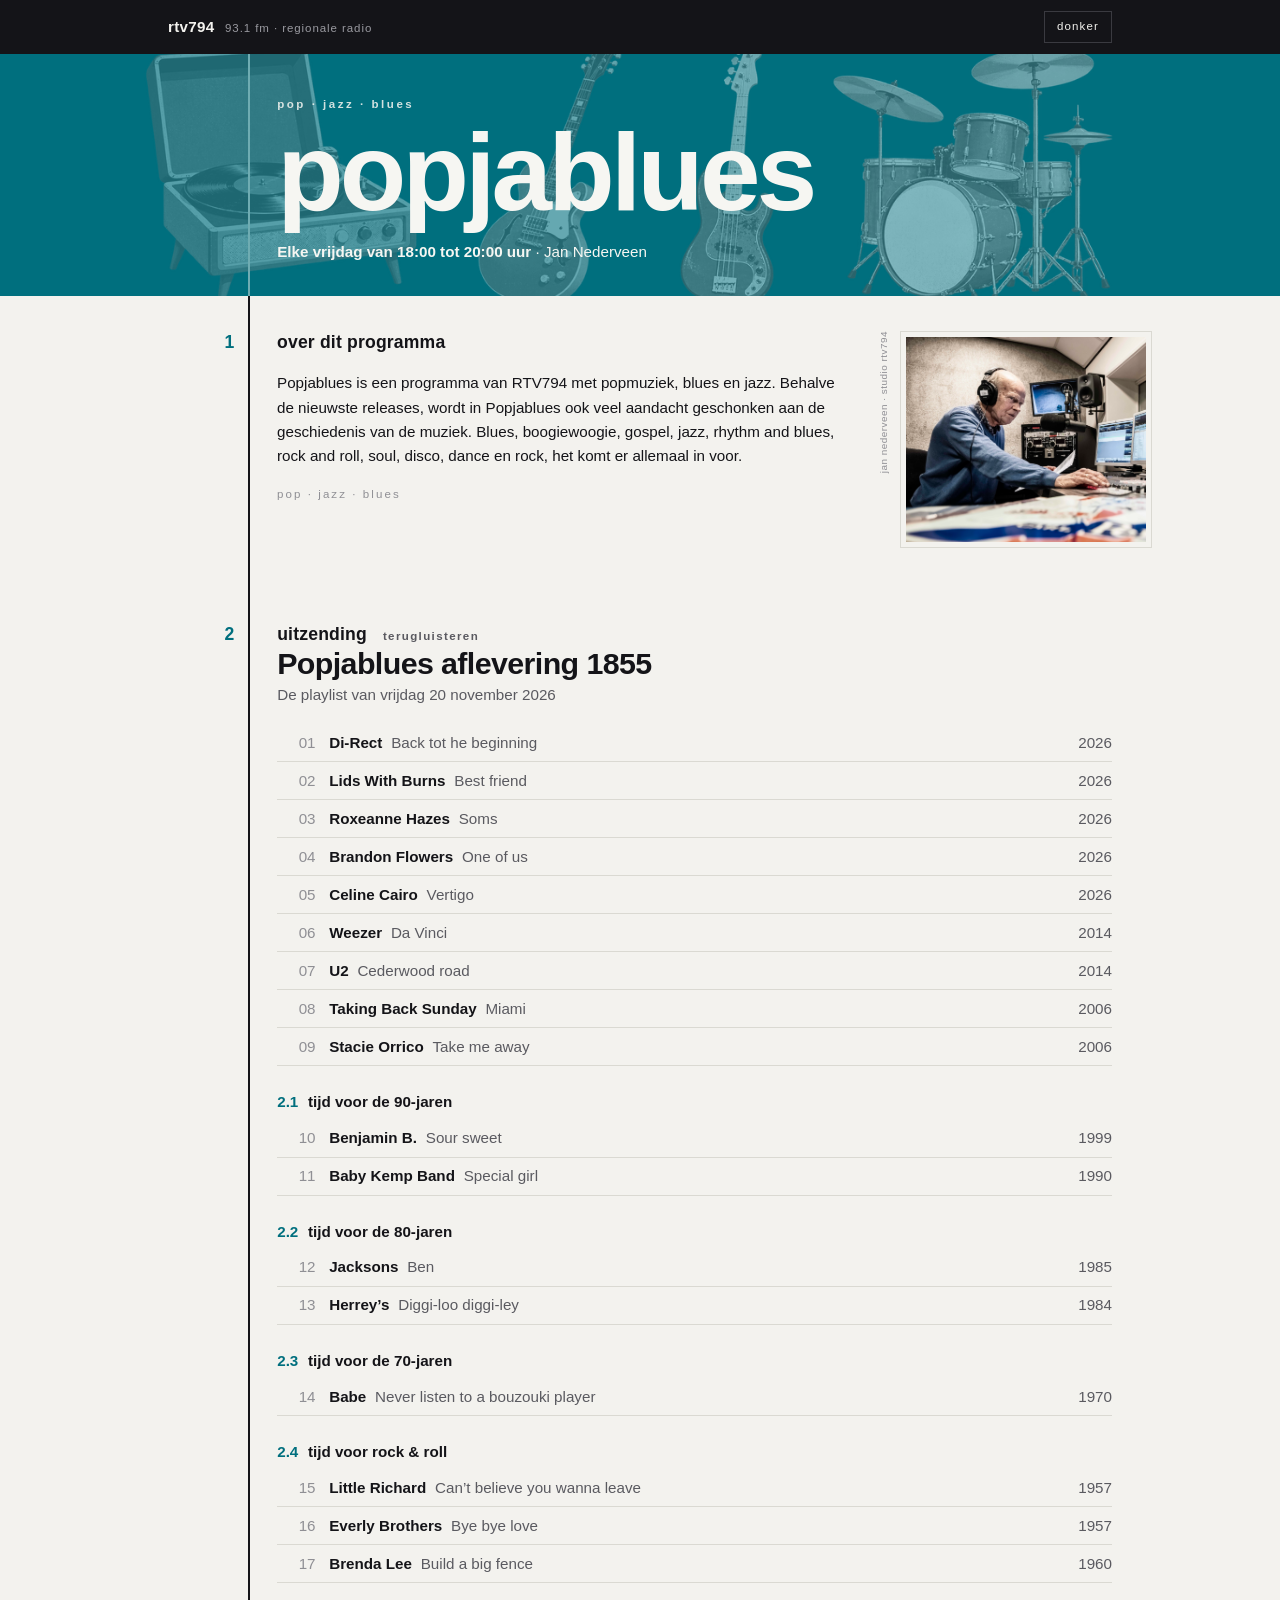
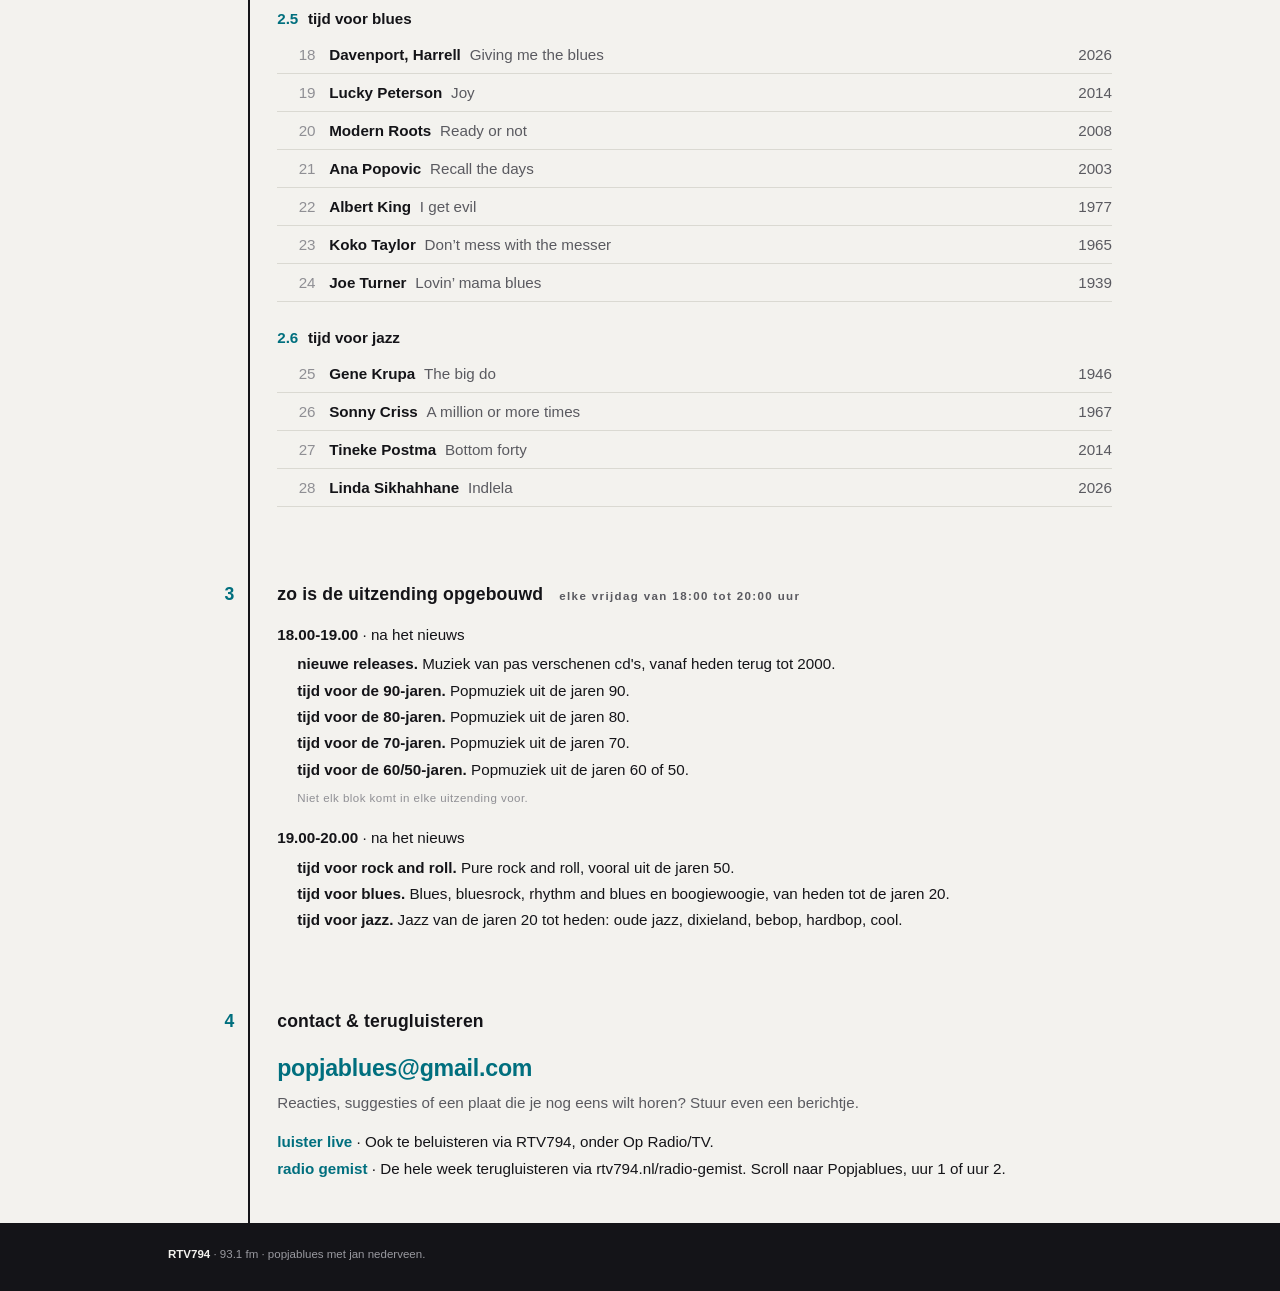
==== commit 1915f6f0: "deploy: laagveen/popjablues@19f69eb718efbed1481f711f35473d44f8f8bb4f" ====
--- a/index.html
+++ b/index.html
@@ -5,7 +5,7 @@
         if (!r.getAttribute('data-theme')) r.setAttribute('data-theme', 'light');
       })();
     </script><style>html,body{height:100%;margin:0}body{display:flex;flex-direction:column;font-family:system-ui,sans-serif}.bar[data-astro-cid-wopk3rog]{display:flex;align-items:center;gap:.75rem;padding:0 1rem;height:56px;flex:0 0 auto;background:#0f8593;color:#fff}.brand[data-astro-cid-wopk3rog]{font-weight:700;font-size:1.05rem}.hint[data-astro-cid-wopk3rog]{font-size:.8rem;opacity:.85}.spacer[data-astro-cid-wopk3rog]{flex:1}.status[data-astro-cid-wopk3rog]{font-size:.9rem}.status[data-astro-cid-wopk3rog].ok{color:#d3ffe9}.status[data-astro-cid-wopk3rog].err{color:#ffd6d6}.status[data-astro-cid-wopk3rog].busy{color:#fff;opacity:.9}.tool[data-astro-cid-wopk3rog]{background:transparent;color:#fff;text-decoration:none;font-weight:700;font-size:.95rem;padding:.5rem 1rem;border-radius:999px;border:1px solid rgba(255,255,255,.6)}.tool[data-astro-cid-wopk3rog]:hover{background:#ffffff1f}.preview[data-astro-cid-wopk3rog]{background:#fff;color:#0f8593;text-decoration:none;font-weight:700;font-size:.95rem;padding:.5rem 1rem;border-radius:999px;border:0}button[data-astro-cid-wopk3rog].publish{background:#ffd23f;color:#11343a;border:0;font-weight:700;font-size:.95rem;padding:.55rem 1.1rem;border-radius:999px;cursor:pointer}button[data-astro-cid-wopk3rog].publish:disabled{opacity:.6;cursor:progress}iframe[data-astro-cid-wopk3rog].editor{flex:1;width:100%;border:0}
-</style><link rel="stylesheet" href="/_astro/PlaylistView.D5-GfTZJ.css"></head> <body>  <div id="app" class="prog-pjb"> <header class="band-top"> <div class="inner"> <span class="brand"><b>RTV794</b><span>93.1 fm · regionale radio</span></span> <button class="tbtn" id="themeBtn" type="button">thema</button> </div> </header> <div class="marquee-band has-print"> <div class="zeef" aria-hidden="true"> <img class="zeef-obj zo-record" src="/uploads/objects/record.png" alt=""><img class="zeef-obj zo-guitar" src="/uploads/objects/guitar.png" alt=""><img class="zeef-obj zo-bass" src="/uploads/objects/bass.png" alt=""><img class="zeef-obj zo-drums" src="/uploads/objects/drums.png" alt=""> </div> <div class="inner"> <div class="station"> <span class="idx" aria-hidden="true"></span> <div class="m-body"> <p class="eyebrow">pop · jazz · blues</p> <h1>Popjablues</h1> <p class="m-sched"><b>Elke vrijdag van 18:00 tot 20:00 uur</b> · Jan Nederveen</p> </div> </div> </div> </div> <main class="bodyfield"> <div class="inner"> <section class="station" aria-label="Over dit programma"> <span class="idx" aria-hidden="true">1</span> <div class="st-body"> <div class="ab-grid"> <div class="ab-txt"> <h2 class="st-h">over dit programma</h2> <p class="ab-text">Popjablues is een programma van RTV794 met popmuziek, blues en jazz. Behalve de nieuwste releases, wordt in Popjablues ook veel aandacht geschonken aan de geschiedenis van de muziek. Blues, boogiewoogie, gospel, jazz, rhythm and blues, rock and roll, soul, disco, dance en rock, het komt er allemaal in voor.</p> <div class="genres"><span class="genre-cap">pop · jazz · blues</span></div> </div> <figure class="print"> <figcaption>jan nederveen · studio rtv794</figcaption> <span class="print-img"> <img src="/uploads/jan-v2.jpg" alt="Jan Nederveen achter de mengtafel in de studio van RTV794"> </span> </figure> </div> </div> </section> <section class="station" aria-label="Uitzending" data-uitzending> <span class="idx" aria-hidden="true">2</span> <div class="st-body"> <div class="sh-head"> <h2 class="st-h">uitzending <span class="st-meta" data-ed-meta></span></h2>  </div>  <div class="ed-sheet" data-ed-sheet="0" data-datum="2026-11-13"> <p class="sh-date">Popjablues aflevering 1854</p> <p class="sh-sub">De playlist van vrijdag 13 november 2026</p>  <div class="row"> <span class="ord">01</span> <span class="entry"> <span class="art">Miranda Lambert</span> <span class="ttl">Cuttion onions</span>  </span> <span class="yr">2026</span> </div><div class="row"> <span class="ord">02</span> <span class="entry"> <span class="art">Di-Rect</span> <span class="ttl">Won’t fall</span>  </span> <span class="yr">2026</span> </div><div class="row"> <span class="ord">03</span> <span class="entry"> <span class="art">Carly Simon</span> <span class="ttl">Mother of pearl</span>  </span> <span class="yr">2026</span> </div><div class="row"> <span class="ord">04</span> <span class="entry"> <span class="art">Roxeanne Hazes</span> <span class="ttl">Vang je mij</span>  </span> <span class="yr">2026</span> </div><div class="row"> <span class="ord">05</span> <span class="entry"> <span class="art">Kids With Buns</span> <span class="ttl">Nothing but indigo</span>  </span> <span class="yr">2026</span> </div><div class="row"> <span class="ord">06</span> <span class="entry"> <span class="art">Passenger</span> <span class="ttl">He leaves you cold</span>  </span> <span class="yr">2018</span> </div><div class="row"> <span class="ord">07</span> <span class="entry"> <span class="art">Christine and the Queens</span> <span class="ttl">Les yeux mouilles</span>  </span> <span class="yr">2018</span> </div><div class="row"> <span class="ord">08</span> <span class="entry"> <span class="art">Andrea Menard</span> <span class="ttl">It’s dimple</span>  </span> <span class="yr">2005</span> </div><div class="row"> <span class="ord">09</span> <span class="entry"> <span class="art">Bon Jovi</span> <span class="ttl">I want to be loved</span>  </span> <span class="yr">2005</span> </div><p class="plsec"><span class="psn">2.1</span>Tijd voor de 90-jaren</p><div class="row"> <span class="ord">10</span> <span class="entry"> <span class="art">Vince Gill</span> <span class="ttl">A little more love</span>  </span> <span class="yr">1996</span> </div><div class="row"> <span class="ord">11</span> <span class="entry"> <span class="art">Petra</span> <span class="ttl">Right place</span>  </span> <span class="yr">1995</span> </div><p class="plsec"><span class="psn">2.2</span>Tijd voor de 70-jaren</p><div class="row"> <span class="ord">12</span> <span class="entry"> <span class="art">Teddy Pendergrass</span> <span class="ttl">Turn off the lights</span>  </span> <span class="yr">1979</span> </div><div class="row"> <span class="ord">13</span> <span class="entry"> <span class="art">Peaches &amp; Herb</span> <span class="ttl">We’ve got to love</span>  </span> <span class="yr">1979</span> </div><p class="plsec"><span class="psn">2.3</span>Tijd voor de 60-jaren</p><div class="row"> <span class="ord">14</span> <span class="entry"> <span class="art">Bob Dylan</span> <span class="ttl">John Wesley Harding</span>  </span> <span class="yr">1969</span> </div><p class="plsec"><span class="psn">2.4</span>Tijd voor rock en roll</p><div class="row"> <span class="ord">15</span> <span class="entry"> <span class="art">Little Richard</span> <span class="ttl">All night long</span>  </span> <span class="yr">1956</span> </div><div class="row"> <span class="ord">16</span> <span class="entry"> <span class="art">Pat Boone</span> <span class="ttl">Good rockin&#39; tonight</span>  </span> <span class="yr">1959</span> </div><div class="row"> <span class="ord">17</span> <span class="entry"> <span class="art">Wanda Jackson</span> <span class="ttl">Searchin’</span>  </span> <span class="yr">1964</span> </div><p class="plsec"><span class="psn">2.5</span>Tijd voor blues</p><div class="row"> <span class="ord">18</span> <span class="entry"> <span class="art">Russ Green</span> <span class="ttl">Waitin’ for you</span>  </span> <span class="yr">2026</span> </div><div class="row"> <span class="ord">19</span> <span class="entry"> <span class="art">Mitch Laddie</span> <span class="ttl">Precarious man</span>  </span> <span class="yr">2018</span> </div><div class="row"> <span class="ord">20</span> <span class="entry"> <span class="art">Vincent Bucher</span> <span class="ttl">I’m bying time</span>  </span> <span class="yr">2014</span> </div><div class="row"> <span class="ord">21</span> <span class="entry"> <span class="art">Ana Popvic</span> <span class="ttl">Night by night</span>  </span> <span class="yr">2003</span> </div><div class="row"> <span class="ord">22</span> <span class="entry"> <span class="art">Cuby and Blizzards</span> <span class="ttl">Black snake</span>  </span> <span class="yr">1969</span> </div><div class="row"> <span class="ord">23</span> <span class="entry"> <span class="art">Magic Sam</span> <span class="ttl">Look watcha done</span>  </span> <span class="yr">1957</span> </div><div class="row"> <span class="ord">24</span> <span class="entry"> <span class="art">Leadbelly</span> <span class="ttl">Pig meat papa</span>  </span> <span class="yr">1935</span> </div><p class="plsec"><span class="psn">2.6</span>Tijd voor jazz</p><div class="row"> <span class="ord">25</span> <span class="entry"> <span class="art">Harry James</span> <span class="ttl">James session</span>  </span> <span class="yr">1943</span> </div><div class="row"> <span class="ord">26</span> <span class="entry"> <span class="art">Art Pepper</span> <span class="ttl">Chris blues</span>  </span> <span class="yr">1979</span> </div><div class="row"> <span class="ord">27</span> <span class="entry"> <span class="art">Maceo Parker</span> <span class="ttl">Won’t let me wait</span>  </span> <span class="yr">2018</span> </div><div class="row"> <span class="ord">28</span> <span class="entry"> <span class="art">Andreas Dés</span> <span class="ttl">Dad jokes</span>  </span> <span class="yr">2026</span> </div> </div> </div> </section> <script type="module">const o=document.querySelector("[data-uitzending]");if(o){const i=o.querySelector("[data-ed-meta]"),b=Array.from(o.querySelectorAll(".edbtn")),g=Array.from(o.querySelectorAll(".ed-sheet")),y=t=>{const[e,r,u]=t.split("-").map(Number);return Date.UTC(e,r-1,u)/864e5},a=new Date,c=Date.UTC(a.getFullYear(),a.getMonth(),a.getDate())/864e5,s=g.map(t=>{const e=t.getAttribute("data-ed-sheet");return{sheet:t,btn:b.find(r=>r.getAttribute("data-ed-btn")===e)??null,num:y(t.getAttribute("data-datum")||"1970-01-01")}}),h=s.filter(t=>t.num<=c).sort((t,e)=>e.num-t.num),A=s.filter(t=>t.num>c).sort((t,e)=>t.num-e.num),f=h[0]??null,l=A[0]??null,n=s.filter(t=>t.num<=c||t===l);for(const t of s)n.includes(t)||(t.sheet.remove(),t.btn?.remove());n.length<=1&&o.querySelector(".edsw")?.remove();const m=t=>t===l?["komende","straks te horen"]:t===f?["laatst uitgezonden","terugluisteren"]:["vorige","uit het archief"],d=t=>{for(const e of n){const r=e===t;e.sheet.hidden=!r,e.btn&&(e.btn.setAttribute("aria-selected",r?"true":"false"),e.btn.tabIndex=r?0:-1)}i&&(i.textContent=m(t)[1])};for(const t of n)t.btn&&(t.btn.textContent=m(t)[0],t.btn.addEventListener("click",()=>d(t)));d(f??l??n[0]),o.querySelector(".edsw")?.addEventListener("keydown",t=>{const e=t;if(!["ArrowLeft","ArrowRight","Home","End"].includes(e.key))return;e.preventDefault();const r=n.findIndex(k=>k.btn?.getAttribute("aria-selected")==="true"),u=e.key==="Home"?0:e.key==="End"?n.length-1:(r+(e.key==="ArrowRight"?1:-1)+n.length)%n.length;d(n[u]),n[u].btn?.focus()})}</script> <section class="station" aria-label="Zo is de uitzending opgebouwd"> <span class="idx" aria-hidden="true">3</span> <div class="st-body"> <h2 class="st-h">
+</style><link rel="stylesheet" href="/_astro/PlaylistView.D5-GfTZJ.css"></head> <body>  <div id="app" class="prog-pjb"> <header class="band-top"> <div class="inner"> <span class="brand"><b>RTV794</b><span>93.1 fm · regionale radio</span></span> <button class="tbtn" id="themeBtn" type="button">thema</button> </div> </header> <div class="marquee-band has-print"> <div class="zeef" aria-hidden="true"> <img class="zeef-obj zo-record" src="/uploads/objects/record.png" alt=""><img class="zeef-obj zo-guitar" src="/uploads/objects/guitar.png" alt=""><img class="zeef-obj zo-bass" src="/uploads/objects/bass.png" alt=""><img class="zeef-obj zo-drums" src="/uploads/objects/drums.png" alt=""> </div> <div class="inner"> <div class="station"> <span class="idx" aria-hidden="true"></span> <div class="m-body"> <p class="eyebrow">pop · jazz · blues</p> <h1>Popjablues</h1> <p class="m-sched"><b>Elke vrijdag van 18:00 tot 20:00 uur</b> · Jan Nederveen</p> </div> </div> </div> </div> <main class="bodyfield"> <div class="inner"> <section class="station" aria-label="Over dit programma"> <span class="idx" aria-hidden="true">1</span> <div class="st-body"> <div class="ab-grid"> <div class="ab-txt"> <h2 class="st-h">over dit programma</h2> <p class="ab-text">Popjablues is een programma van RTV794 met popmuziek, blues en jazz. Behalve de nieuwste releases, wordt in Popjablues ook veel aandacht geschonken aan de geschiedenis van de muziek. Blues, boogiewoogie, gospel, jazz, rhythm and blues, rock and roll, soul, disco, dance en rock, het komt er allemaal in voor.</p> <div class="genres"><span class="genre-cap">pop · jazz · blues</span></div> </div> <figure class="print"> <figcaption>jan nederveen · studio rtv794</figcaption> <span class="print-img"> <img src="/uploads/jan-v2.jpg" alt="Jan Nederveen achter de mengtafel in de studio van RTV794"> </span> </figure> </div> </div> </section> <section class="station" aria-label="Uitzending" data-uitzending> <span class="idx" aria-hidden="true">2</span> <div class="st-body"> <div class="sh-head"> <h2 class="st-h">uitzending <span class="st-meta" data-ed-meta></span></h2>  </div>  <div class="ed-sheet" data-ed-sheet="0" data-datum="2026-11-20"> <p class="sh-date">Popjablues aflevering 1855</p> <p class="sh-sub">De playlist van vrijdag 20 november 2026</p>  <div class="row"> <span class="ord">01</span> <span class="entry"> <span class="art">Di-Rect</span> <span class="ttl">Back tot he beginning</span>  </span> <span class="yr">2026</span> </div><div class="row"> <span class="ord">02</span> <span class="entry"> <span class="art">Lids With Burns</span> <span class="ttl">Best friend</span>  </span> <span class="yr">2026</span> </div><div class="row"> <span class="ord">03</span> <span class="entry"> <span class="art">Roxeanne Hazes</span> <span class="ttl">Soms</span>  </span> <span class="yr">2026</span> </div><div class="row"> <span class="ord">04</span> <span class="entry"> <span class="art">Brandon Flowers</span> <span class="ttl">One of us</span>  </span> <span class="yr">2026</span> </div><div class="row"> <span class="ord">05</span> <span class="entry"> <span class="art">Celine Cairo</span> <span class="ttl">Vertigo</span>  </span> <span class="yr">2026</span> </div><div class="row"> <span class="ord">06</span> <span class="entry"> <span class="art">Weezer</span> <span class="ttl">Da Vinci</span>  </span> <span class="yr">2014</span> </div><div class="row"> <span class="ord">07</span> <span class="entry"> <span class="art">U2</span> <span class="ttl">Cederwood road</span>  </span> <span class="yr">2014</span> </div><div class="row"> <span class="ord">08</span> <span class="entry"> <span class="art">Taking Back Sunday</span> <span class="ttl">Miami</span>  </span> <span class="yr">2006</span> </div><div class="row"> <span class="ord">09</span> <span class="entry"> <span class="art">Stacie Orrico</span> <span class="ttl">Take me away</span>  </span> <span class="yr">2006</span> </div><p class="plsec"><span class="psn">2.1</span>Tijd voor de 90-jaren</p><div class="row"> <span class="ord">10</span> <span class="entry"> <span class="art">Benjamin B.</span> <span class="ttl">Sour sweet</span>  </span> <span class="yr">1999</span> </div><div class="row"> <span class="ord">11</span> <span class="entry"> <span class="art">Baby Kemp Band</span> <span class="ttl">Special girl</span>  </span> <span class="yr">1990</span> </div><p class="plsec"><span class="psn">2.2</span>Tijd voor de 80-jaren</p><div class="row"> <span class="ord">12</span> <span class="entry"> <span class="art">Jacksons</span> <span class="ttl">Ben</span>  </span> <span class="yr">1985</span> </div><div class="row"> <span class="ord">13</span> <span class="entry"> <span class="art">Herrey’s</span> <span class="ttl">Diggi-loo diggi-ley</span>  </span> <span class="yr">1984</span> </div><p class="plsec"><span class="psn">2.3</span>Tijd voor de 70-jaren</p><div class="row"> <span class="ord">14</span> <span class="entry"> <span class="art">Babe</span> <span class="ttl">Never listen to a bouzouki player</span>  </span> <span class="yr">1970</span> </div><p class="plsec"><span class="psn">2.4</span>Tijd voor rock &amp; roll</p><div class="row"> <span class="ord">15</span> <span class="entry"> <span class="art">Little Richard</span> <span class="ttl">Can’t believe you wanna leave</span>  </span> <span class="yr">1957</span> </div><div class="row"> <span class="ord">16</span> <span class="entry"> <span class="art">Everly Brothers</span> <span class="ttl">Bye bye love</span>  </span> <span class="yr">1957</span> </div><div class="row"> <span class="ord">17</span> <span class="entry"> <span class="art">Brenda Lee</span> <span class="ttl">Build a big fence</span>  </span> <span class="yr">1960</span> </div><p class="plsec"><span class="psn">2.5</span>Tijd voor blues</p><div class="row"> <span class="ord">18</span> <span class="entry"> <span class="art">Davenport, Harrell</span> <span class="ttl">Giving me the blues</span>  </span> <span class="yr">2026</span> </div><div class="row"> <span class="ord">19</span> <span class="entry"> <span class="art">Lucky Peterson</span> <span class="ttl">Joy</span>  </span> <span class="yr">2014</span> </div><div class="row"> <span class="ord">20</span> <span class="entry"> <span class="art">Modern Roots</span> <span class="ttl">Ready or not</span>  </span> <span class="yr">2008</span> </div><div class="row"> <span class="ord">21</span> <span class="entry"> <span class="art">Ana Popovic</span> <span class="ttl">Recall the days</span>  </span> <span class="yr">2003</span> </div><div class="row"> <span class="ord">22</span> <span class="entry"> <span class="art">Albert King</span> <span class="ttl">I get evil</span>  </span> <span class="yr">1977</span> </div><div class="row"> <span class="ord">23</span> <span class="entry"> <span class="art">Koko Taylor</span> <span class="ttl">Don’t mess with the messer</span>  </span> <span class="yr">1965</span> </div><div class="row"> <span class="ord">24</span> <span class="entry"> <span class="art">Joe Turner</span> <span class="ttl">Lovin’ mama blues</span>  </span> <span class="yr">1939</span> </div><p class="plsec"><span class="psn">2.6</span>Tijd voor jazz</p><div class="row"> <span class="ord">25</span> <span class="entry"> <span class="art">Gene Krupa</span> <span class="ttl">The big do</span>  </span> <span class="yr">1946</span> </div><div class="row"> <span class="ord">26</span> <span class="entry"> <span class="art">Sonny Criss</span> <span class="ttl">A million or more times</span>  </span> <span class="yr">1967</span> </div><div class="row"> <span class="ord">27</span> <span class="entry"> <span class="art">Tineke Postma</span> <span class="ttl">Bottom forty</span>  </span> <span class="yr">2014</span> </div><div class="row"> <span class="ord">28</span> <span class="entry"> <span class="art">Linda Sikhahhane</span> <span class="ttl">Indlela</span>  </span> <span class="yr">2026</span> </div> </div> </div> </section> <script type="module">const o=document.querySelector("[data-uitzending]");if(o){const i=o.querySelector("[data-ed-meta]"),b=Array.from(o.querySelectorAll(".edbtn")),g=Array.from(o.querySelectorAll(".ed-sheet")),y=t=>{const[e,r,u]=t.split("-").map(Number);return Date.UTC(e,r-1,u)/864e5},a=new Date,c=Date.UTC(a.getFullYear(),a.getMonth(),a.getDate())/864e5,s=g.map(t=>{const e=t.getAttribute("data-ed-sheet");return{sheet:t,btn:b.find(r=>r.getAttribute("data-ed-btn")===e)??null,num:y(t.getAttribute("data-datum")||"1970-01-01")}}),h=s.filter(t=>t.num<=c).sort((t,e)=>e.num-t.num),A=s.filter(t=>t.num>c).sort((t,e)=>t.num-e.num),f=h[0]??null,l=A[0]??null,n=s.filter(t=>t.num<=c||t===l);for(const t of s)n.includes(t)||(t.sheet.remove(),t.btn?.remove());n.length<=1&&o.querySelector(".edsw")?.remove();const m=t=>t===l?["komende","straks te horen"]:t===f?["laatst uitgezonden","terugluisteren"]:["vorige","uit het archief"],d=t=>{for(const e of n){const r=e===t;e.sheet.hidden=!r,e.btn&&(e.btn.setAttribute("aria-selected",r?"true":"false"),e.btn.tabIndex=r?0:-1)}i&&(i.textContent=m(t)[1])};for(const t of n)t.btn&&(t.btn.textContent=m(t)[0],t.btn.addEventListener("click",()=>d(t)));d(f??l??n[0]),o.querySelector(".edsw")?.addEventListener("keydown",t=>{const e=t;if(!["ArrowLeft","ArrowRight","Home","End"].includes(e.key))return;e.preventDefault();const r=n.findIndex(k=>k.btn?.getAttribute("aria-selected")==="true"),u=e.key==="Home"?0:e.key==="End"?n.length-1:(r+(e.key==="ArrowRight"?1:-1)+n.length)%n.length;d(n[u]),n[u].btn?.focus()})}</script> <section class="station" aria-label="Zo is de uitzending opgebouwd"> <span class="idx" aria-hidden="true">3</span> <div class="st-body"> <h2 class="st-h">
 zo is de uitzending opgebouwd
 <span class="st-meta">Elke vrijdag van 18:00 tot 20:00 uur</span> </h2>  <p class="f-hour"><b>18.00-19.00</b> · na het nieuws</p> <p class="f-line"><b>Nieuwe releases.</b> Muziek van pas verschenen cd&#39;s, vanaf heden terug tot 2000.</p><p class="f-line"><b>Tijd voor de 90-jaren.</b> Popmuziek uit de jaren 90.</p><p class="f-line"><b>Tijd voor de 80-jaren.</b> Popmuziek uit de jaren 80.</p><p class="f-line"><b>Tijd voor de 70-jaren.</b> Popmuziek uit de jaren 70.</p><p class="f-line"><b>Tijd voor de 60/50-jaren.</b> Popmuziek uit de jaren 60 of 50.</p><p class="f-note">Niet elk blok komt in elke uitzending voor.</p> <p class="f-hour"><b>19.00-20.00</b> · na het nieuws</p> <p class="f-line"><b>Tijd voor rock and roll.</b> Pure rock and roll, vooral uit de jaren 50.</p><p class="f-line"><b>Tijd voor blues.</b> Blues, bluesrock, rhythm and blues en boogiewoogie, van heden tot de jaren 20.</p><p class="f-line"><b>Tijd voor jazz.</b> Jazz van de jaren 20 tot heden: oude jazz, dixieland, bebop, hardbop, cool.</p> </div> </section> <section class="station" aria-label="Contact en terugluisteren"> <span class="idx" aria-hidden="true">4</span> <div class="st-body"> <h2 class="st-h">contact &amp; terugluisteren</h2> <p class="f-line" style="margin-left:0"> <a class="mail" href="mailto:popjablues@gmail.com">popjablues@gmail.com</a> </p> <p class="f-mailcap">Reacties, suggesties of een plaat die je nog eens wilt horen? Stuur even een berichtje.</p> <p class="f-line" style="margin-left:0"> <a class="flink" href="https://www.rtv794.nl" target="_blank" rel="noopener">Luister live</a> · Ook te beluisteren via RTV794, onder Op Radio/TV. </p><p class="f-line" style="margin-left:0"> <a class="flink" href="https://www.rtv794.nl/radio-gemist" target="_blank" rel="noopener">Radio gemist</a> · De hele week terugluisteren via rtv794.nl/radio-gemist. Scroll naar Popjablues, uur 1 of uur 2. </p> </div> </section> </div> </main> <footer class="band-foot"> <div class="inner"> <p class="foot-note"> <b>RTV794</b> · 93.1 fm · popjablues met jan nederveen.
 </p> </div> </footer> </div>   <script type="module">const n=document.documentElement,t=document.getElementById("themeBtn"),e=()=>n.getAttribute("data-theme")==="dark"||!n.getAttribute("data-theme")&&window.matchMedia("(prefers-color-scheme: dark)").matches;t&&(t.textContent=e()?"licht":"donker",t.addEventListener("click",()=>{n.setAttribute("data-theme",e()?"light":"dark"),t.textContent=e()?"licht":"donker"}));</script> </body> </html>
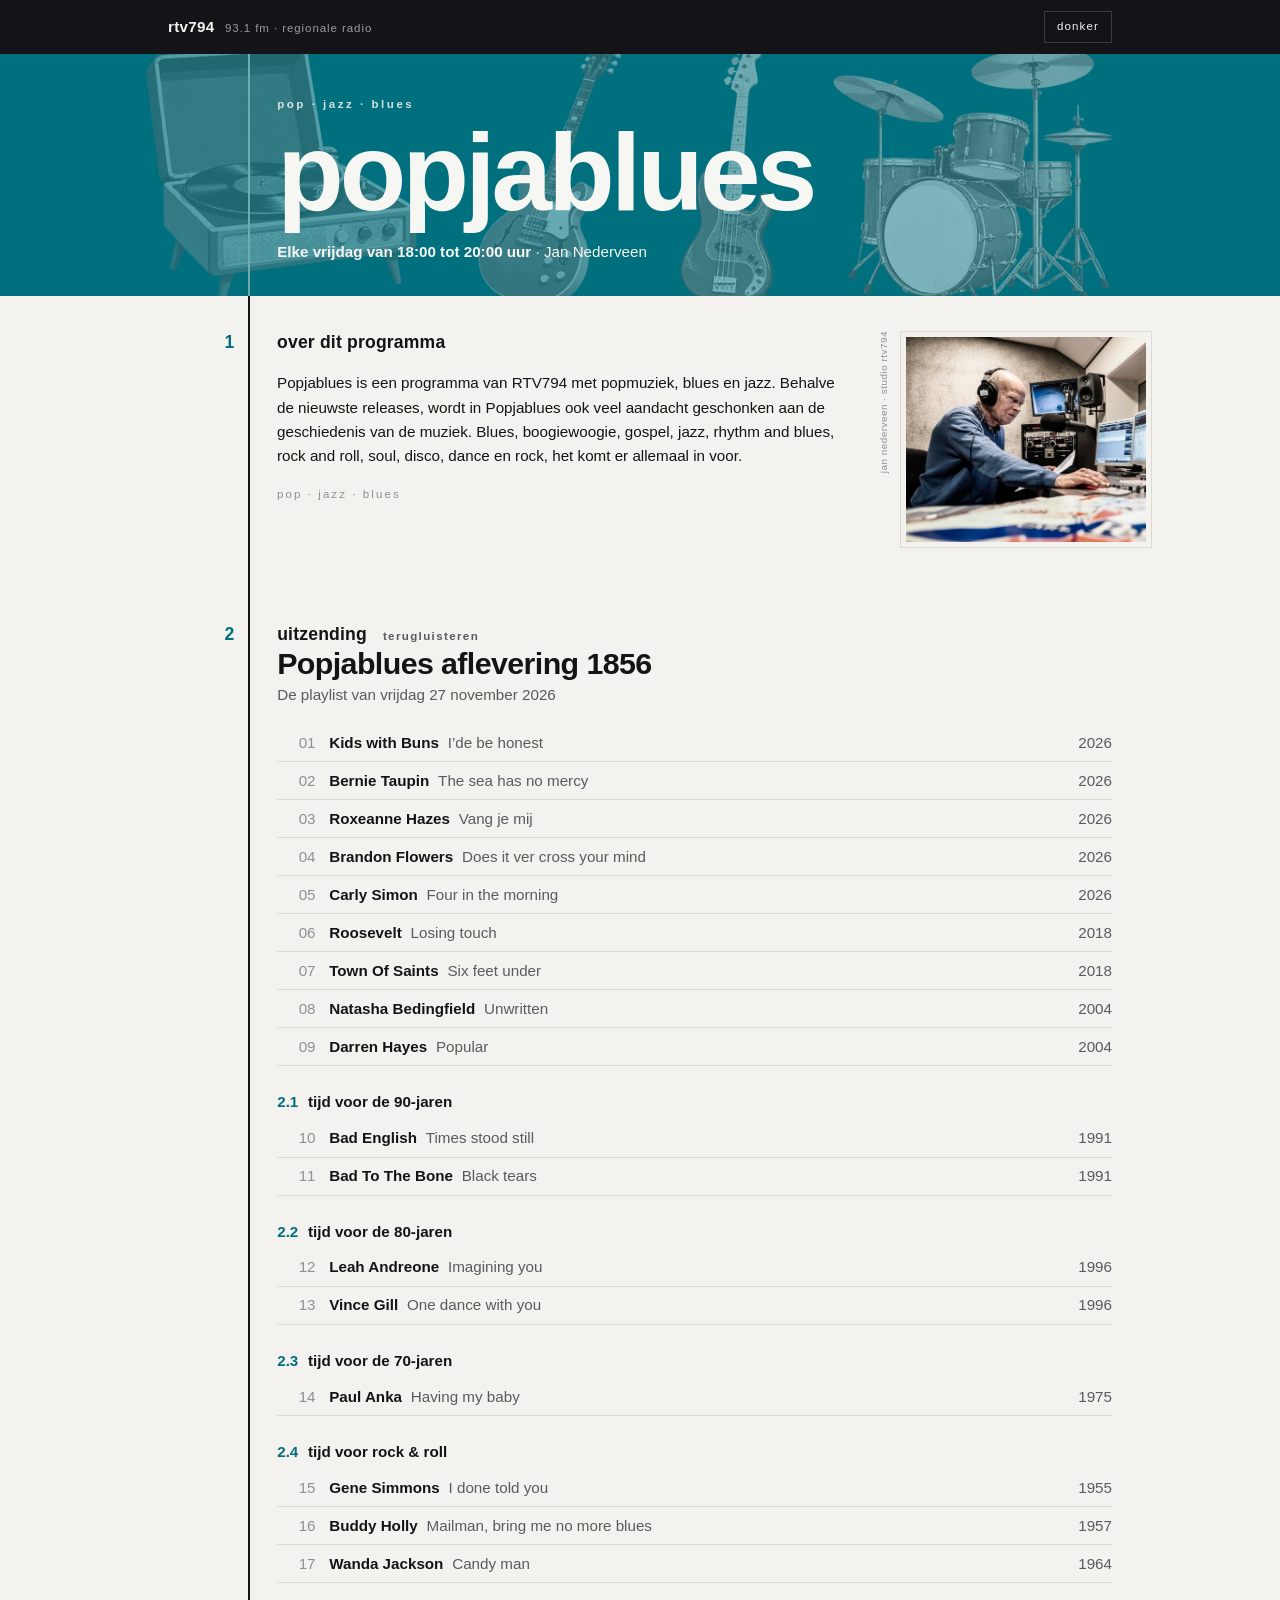
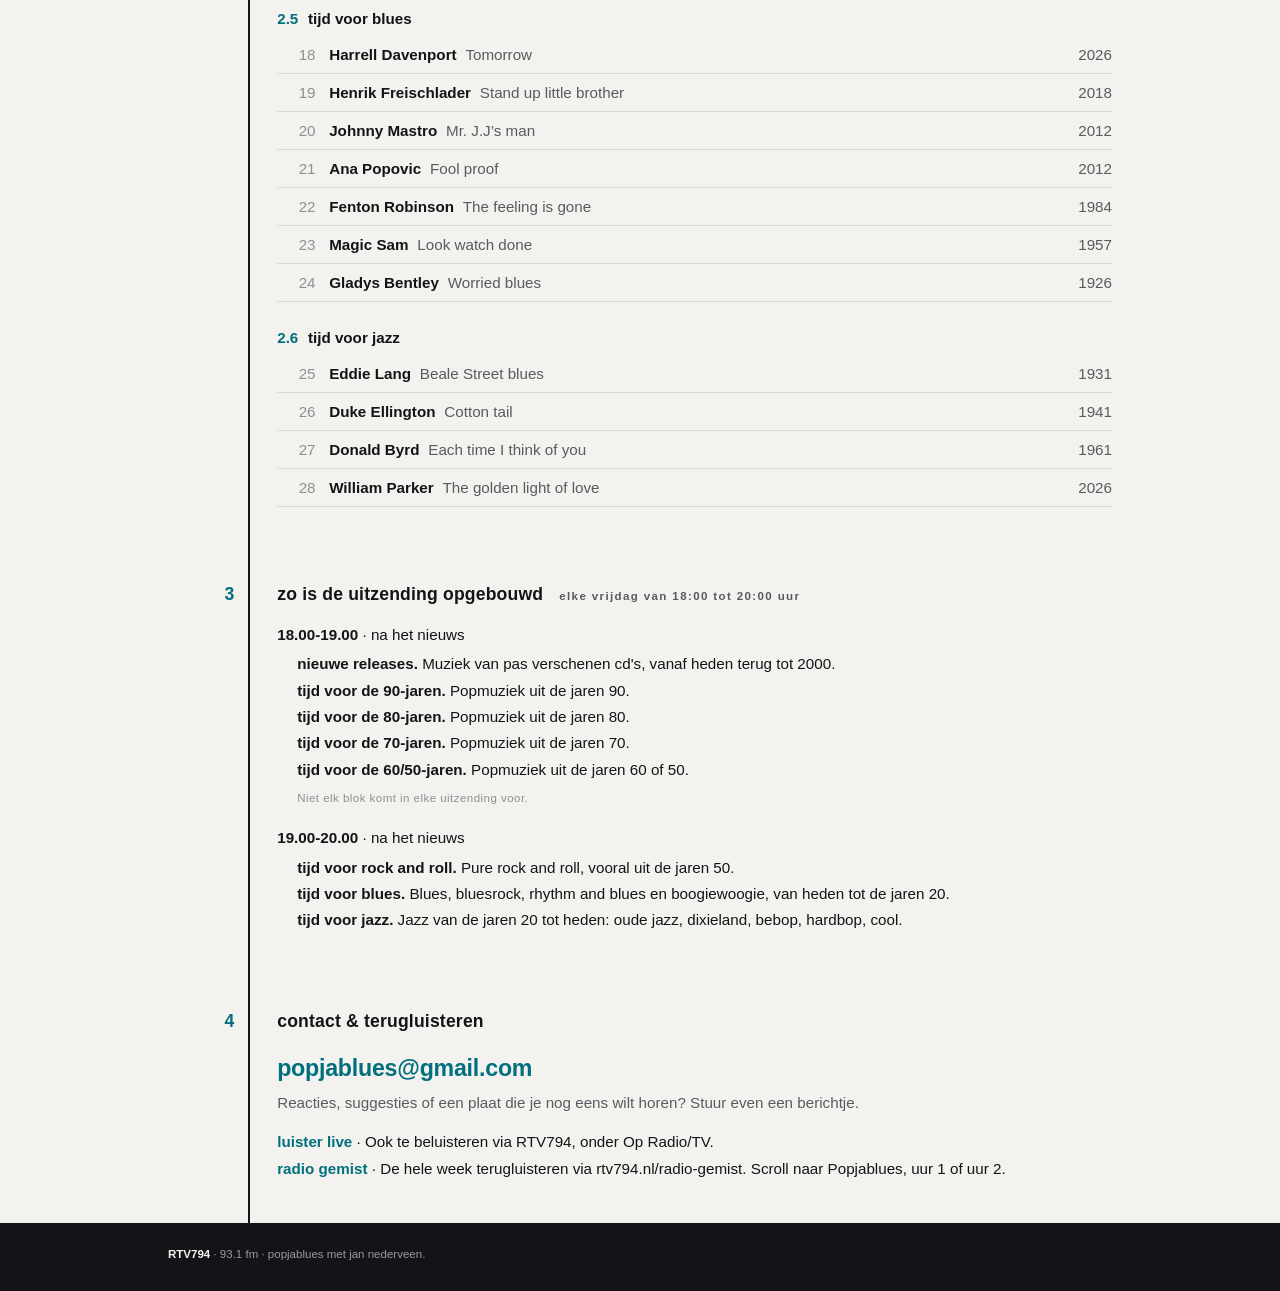
==== commit 83f22ea6: "deploy: laagveen/popjablues@d351e52a43aefed7dea7d16301f58a2dd6f3e0ae" ====
--- a/index.html
+++ b/index.html
@@ -5,7 +5,7 @@
         if (!r.getAttribute('data-theme')) r.setAttribute('data-theme', 'light');
       })();
     </script><style>html,body{height:100%;margin:0}body{display:flex;flex-direction:column;font-family:system-ui,sans-serif}.bar[data-astro-cid-wopk3rog]{display:flex;align-items:center;gap:.75rem;padding:0 1rem;height:56px;flex:0 0 auto;background:#0f8593;color:#fff}.brand[data-astro-cid-wopk3rog]{font-weight:700;font-size:1.05rem}.hint[data-astro-cid-wopk3rog]{font-size:.8rem;opacity:.85}.spacer[data-astro-cid-wopk3rog]{flex:1}.status[data-astro-cid-wopk3rog]{font-size:.9rem}.status[data-astro-cid-wopk3rog].ok{color:#d3ffe9}.status[data-astro-cid-wopk3rog].err{color:#ffd6d6}.status[data-astro-cid-wopk3rog].busy{color:#fff;opacity:.9}.tool[data-astro-cid-wopk3rog]{background:transparent;color:#fff;text-decoration:none;font-weight:700;font-size:.95rem;padding:.5rem 1rem;border-radius:999px;border:1px solid rgba(255,255,255,.6)}.tool[data-astro-cid-wopk3rog]:hover{background:#ffffff1f}.preview[data-astro-cid-wopk3rog]{background:#fff;color:#0f8593;text-decoration:none;font-weight:700;font-size:.95rem;padding:.5rem 1rem;border-radius:999px;border:0}button[data-astro-cid-wopk3rog].publish{background:#ffd23f;color:#11343a;border:0;font-weight:700;font-size:.95rem;padding:.55rem 1.1rem;border-radius:999px;cursor:pointer}button[data-astro-cid-wopk3rog].publish:disabled{opacity:.6;cursor:progress}iframe[data-astro-cid-wopk3rog].editor{flex:1;width:100%;border:0}
-</style><link rel="stylesheet" href="/_astro/PlaylistView.D5-GfTZJ.css"></head> <body>  <div id="app" class="prog-pjb"> <header class="band-top"> <div class="inner"> <span class="brand"><b>RTV794</b><span>93.1 fm · regionale radio</span></span> <button class="tbtn" id="themeBtn" type="button">thema</button> </div> </header> <div class="marquee-band has-print"> <div class="zeef" aria-hidden="true"> <img class="zeef-obj zo-record" src="/uploads/objects/record.png" alt=""><img class="zeef-obj zo-guitar" src="/uploads/objects/guitar.png" alt=""><img class="zeef-obj zo-bass" src="/uploads/objects/bass.png" alt=""><img class="zeef-obj zo-drums" src="/uploads/objects/drums.png" alt=""> </div> <div class="inner"> <div class="station"> <span class="idx" aria-hidden="true"></span> <div class="m-body"> <p class="eyebrow">pop · jazz · blues</p> <h1>Popjablues</h1> <p class="m-sched"><b>Elke vrijdag van 18:00 tot 20:00 uur</b> · Jan Nederveen</p> </div> </div> </div> </div> <main class="bodyfield"> <div class="inner"> <section class="station" aria-label="Over dit programma"> <span class="idx" aria-hidden="true">1</span> <div class="st-body"> <div class="ab-grid"> <div class="ab-txt"> <h2 class="st-h">over dit programma</h2> <p class="ab-text">Popjablues is een programma van RTV794 met popmuziek, blues en jazz. Behalve de nieuwste releases, wordt in Popjablues ook veel aandacht geschonken aan de geschiedenis van de muziek. Blues, boogiewoogie, gospel, jazz, rhythm and blues, rock and roll, soul, disco, dance en rock, het komt er allemaal in voor.</p> <div class="genres"><span class="genre-cap">pop · jazz · blues</span></div> </div> <figure class="print"> <figcaption>jan nederveen · studio rtv794</figcaption> <span class="print-img"> <img src="/uploads/jan-v2.jpg" alt="Jan Nederveen achter de mengtafel in de studio van RTV794"> </span> </figure> </div> </div> </section> <section class="station" aria-label="Uitzending" data-uitzending> <span class="idx" aria-hidden="true">2</span> <div class="st-body"> <div class="sh-head"> <h2 class="st-h">uitzending <span class="st-meta" data-ed-meta></span></h2>  </div>  <div class="ed-sheet" data-ed-sheet="0" data-datum="2026-11-20"> <p class="sh-date">Popjablues aflevering 1855</p> <p class="sh-sub">De playlist van vrijdag 20 november 2026</p>  <div class="row"> <span class="ord">01</span> <span class="entry"> <span class="art">Di-Rect</span> <span class="ttl">Back tot he beginning</span>  </span> <span class="yr">2026</span> </div><div class="row"> <span class="ord">02</span> <span class="entry"> <span class="art">Lids With Burns</span> <span class="ttl">Best friend</span>  </span> <span class="yr">2026</span> </div><div class="row"> <span class="ord">03</span> <span class="entry"> <span class="art">Roxeanne Hazes</span> <span class="ttl">Soms</span>  </span> <span class="yr">2026</span> </div><div class="row"> <span class="ord">04</span> <span class="entry"> <span class="art">Brandon Flowers</span> <span class="ttl">One of us</span>  </span> <span class="yr">2026</span> </div><div class="row"> <span class="ord">05</span> <span class="entry"> <span class="art">Celine Cairo</span> <span class="ttl">Vertigo</span>  </span> <span class="yr">2026</span> </div><div class="row"> <span class="ord">06</span> <span class="entry"> <span class="art">Weezer</span> <span class="ttl">Da Vinci</span>  </span> <span class="yr">2014</span> </div><div class="row"> <span class="ord">07</span> <span class="entry"> <span class="art">U2</span> <span class="ttl">Cederwood road</span>  </span> <span class="yr">2014</span> </div><div class="row"> <span class="ord">08</span> <span class="entry"> <span class="art">Taking Back Sunday</span> <span class="ttl">Miami</span>  </span> <span class="yr">2006</span> </div><div class="row"> <span class="ord">09</span> <span class="entry"> <span class="art">Stacie Orrico</span> <span class="ttl">Take me away</span>  </span> <span class="yr">2006</span> </div><p class="plsec"><span class="psn">2.1</span>Tijd voor de 90-jaren</p><div class="row"> <span class="ord">10</span> <span class="entry"> <span class="art">Benjamin B.</span> <span class="ttl">Sour sweet</span>  </span> <span class="yr">1999</span> </div><div class="row"> <span class="ord">11</span> <span class="entry"> <span class="art">Baby Kemp Band</span> <span class="ttl">Special girl</span>  </span> <span class="yr">1990</span> </div><p class="plsec"><span class="psn">2.2</span>Tijd voor de 80-jaren</p><div class="row"> <span class="ord">12</span> <span class="entry"> <span class="art">Jacksons</span> <span class="ttl">Ben</span>  </span> <span class="yr">1985</span> </div><div class="row"> <span class="ord">13</span> <span class="entry"> <span class="art">Herrey’s</span> <span class="ttl">Diggi-loo diggi-ley</span>  </span> <span class="yr">1984</span> </div><p class="plsec"><span class="psn">2.3</span>Tijd voor de 70-jaren</p><div class="row"> <span class="ord">14</span> <span class="entry"> <span class="art">Babe</span> <span class="ttl">Never listen to a bouzouki player</span>  </span> <span class="yr">1970</span> </div><p class="plsec"><span class="psn">2.4</span>Tijd voor rock &amp; roll</p><div class="row"> <span class="ord">15</span> <span class="entry"> <span class="art">Little Richard</span> <span class="ttl">Can’t believe you wanna leave</span>  </span> <span class="yr">1957</span> </div><div class="row"> <span class="ord">16</span> <span class="entry"> <span class="art">Everly Brothers</span> <span class="ttl">Bye bye love</span>  </span> <span class="yr">1957</span> </div><div class="row"> <span class="ord">17</span> <span class="entry"> <span class="art">Brenda Lee</span> <span class="ttl">Build a big fence</span>  </span> <span class="yr">1960</span> </div><p class="plsec"><span class="psn">2.5</span>Tijd voor blues</p><div class="row"> <span class="ord">18</span> <span class="entry"> <span class="art">Davenport, Harrell</span> <span class="ttl">Giving me the blues</span>  </span> <span class="yr">2026</span> </div><div class="row"> <span class="ord">19</span> <span class="entry"> <span class="art">Lucky Peterson</span> <span class="ttl">Joy</span>  </span> <span class="yr">2014</span> </div><div class="row"> <span class="ord">20</span> <span class="entry"> <span class="art">Modern Roots</span> <span class="ttl">Ready or not</span>  </span> <span class="yr">2008</span> </div><div class="row"> <span class="ord">21</span> <span class="entry"> <span class="art">Ana Popovic</span> <span class="ttl">Recall the days</span>  </span> <span class="yr">2003</span> </div><div class="row"> <span class="ord">22</span> <span class="entry"> <span class="art">Albert King</span> <span class="ttl">I get evil</span>  </span> <span class="yr">1977</span> </div><div class="row"> <span class="ord">23</span> <span class="entry"> <span class="art">Koko Taylor</span> <span class="ttl">Don’t mess with the messer</span>  </span> <span class="yr">1965</span> </div><div class="row"> <span class="ord">24</span> <span class="entry"> <span class="art">Joe Turner</span> <span class="ttl">Lovin’ mama blues</span>  </span> <span class="yr">1939</span> </div><p class="plsec"><span class="psn">2.6</span>Tijd voor jazz</p><div class="row"> <span class="ord">25</span> <span class="entry"> <span class="art">Gene Krupa</span> <span class="ttl">The big do</span>  </span> <span class="yr">1946</span> </div><div class="row"> <span class="ord">26</span> <span class="entry"> <span class="art">Sonny Criss</span> <span class="ttl">A million or more times</span>  </span> <span class="yr">1967</span> </div><div class="row"> <span class="ord">27</span> <span class="entry"> <span class="art">Tineke Postma</span> <span class="ttl">Bottom forty</span>  </span> <span class="yr">2014</span> </div><div class="row"> <span class="ord">28</span> <span class="entry"> <span class="art">Linda Sikhahhane</span> <span class="ttl">Indlela</span>  </span> <span class="yr">2026</span> </div> </div> </div> </section> <script type="module">const o=document.querySelector("[data-uitzending]");if(o){const i=o.querySelector("[data-ed-meta]"),b=Array.from(o.querySelectorAll(".edbtn")),g=Array.from(o.querySelectorAll(".ed-sheet")),y=t=>{const[e,r,u]=t.split("-").map(Number);return Date.UTC(e,r-1,u)/864e5},a=new Date,c=Date.UTC(a.getFullYear(),a.getMonth(),a.getDate())/864e5,s=g.map(t=>{const e=t.getAttribute("data-ed-sheet");return{sheet:t,btn:b.find(r=>r.getAttribute("data-ed-btn")===e)??null,num:y(t.getAttribute("data-datum")||"1970-01-01")}}),h=s.filter(t=>t.num<=c).sort((t,e)=>e.num-t.num),A=s.filter(t=>t.num>c).sort((t,e)=>t.num-e.num),f=h[0]??null,l=A[0]??null,n=s.filter(t=>t.num<=c||t===l);for(const t of s)n.includes(t)||(t.sheet.remove(),t.btn?.remove());n.length<=1&&o.querySelector(".edsw")?.remove();const m=t=>t===l?["komende","straks te horen"]:t===f?["laatst uitgezonden","terugluisteren"]:["vorige","uit het archief"],d=t=>{for(const e of n){const r=e===t;e.sheet.hidden=!r,e.btn&&(e.btn.setAttribute("aria-selected",r?"true":"false"),e.btn.tabIndex=r?0:-1)}i&&(i.textContent=m(t)[1])};for(const t of n)t.btn&&(t.btn.textContent=m(t)[0],t.btn.addEventListener("click",()=>d(t)));d(f??l??n[0]),o.querySelector(".edsw")?.addEventListener("keydown",t=>{const e=t;if(!["ArrowLeft","ArrowRight","Home","End"].includes(e.key))return;e.preventDefault();const r=n.findIndex(k=>k.btn?.getAttribute("aria-selected")==="true"),u=e.key==="Home"?0:e.key==="End"?n.length-1:(r+(e.key==="ArrowRight"?1:-1)+n.length)%n.length;d(n[u]),n[u].btn?.focus()})}</script> <section class="station" aria-label="Zo is de uitzending opgebouwd"> <span class="idx" aria-hidden="true">3</span> <div class="st-body"> <h2 class="st-h">
+</style><link rel="stylesheet" href="/_astro/PlaylistView.D5-GfTZJ.css"></head> <body>  <div id="app" class="prog-pjb"> <header class="band-top"> <div class="inner"> <span class="brand"><b>RTV794</b><span>93.1 fm · regionale radio</span></span> <button class="tbtn" id="themeBtn" type="button">thema</button> </div> </header> <div class="marquee-band has-print"> <div class="zeef" aria-hidden="true"> <img class="zeef-obj zo-record" src="/uploads/objects/record.png" alt=""><img class="zeef-obj zo-guitar" src="/uploads/objects/guitar.png" alt=""><img class="zeef-obj zo-bass" src="/uploads/objects/bass.png" alt=""><img class="zeef-obj zo-drums" src="/uploads/objects/drums.png" alt=""> </div> <div class="inner"> <div class="station"> <span class="idx" aria-hidden="true"></span> <div class="m-body"> <p class="eyebrow">pop · jazz · blues</p> <h1>Popjablues</h1> <p class="m-sched"><b>Elke vrijdag van 18:00 tot 20:00 uur</b> · Jan Nederveen</p> </div> </div> </div> </div> <main class="bodyfield"> <div class="inner"> <section class="station" aria-label="Over dit programma"> <span class="idx" aria-hidden="true">1</span> <div class="st-body"> <div class="ab-grid"> <div class="ab-txt"> <h2 class="st-h">over dit programma</h2> <p class="ab-text">Popjablues is een programma van RTV794 met popmuziek, blues en jazz. Behalve de nieuwste releases, wordt in Popjablues ook veel aandacht geschonken aan de geschiedenis van de muziek. Blues, boogiewoogie, gospel, jazz, rhythm and blues, rock and roll, soul, disco, dance en rock, het komt er allemaal in voor.</p> <div class="genres"><span class="genre-cap">pop · jazz · blues</span></div> </div> <figure class="print"> <figcaption>jan nederveen · studio rtv794</figcaption> <span class="print-img"> <img src="/uploads/jan-v2.jpg" alt="Jan Nederveen achter de mengtafel in de studio van RTV794"> </span> </figure> </div> </div> </section> <section class="station" aria-label="Uitzending" data-uitzending> <span class="idx" aria-hidden="true">2</span> <div class="st-body"> <div class="sh-head"> <h2 class="st-h">uitzending <span class="st-meta" data-ed-meta></span></h2>  </div>  <div class="ed-sheet" data-ed-sheet="0" data-datum="2026-11-27"> <p class="sh-date">Popjablues aflevering 1856</p> <p class="sh-sub">De playlist van vrijdag 27 november 2026</p>  <div class="row"> <span class="ord">01</span> <span class="entry"> <span class="art">Kids with Buns</span> <span class="ttl">I’de be honest</span>  </span> <span class="yr">2026</span> </div><div class="row"> <span class="ord">02</span> <span class="entry"> <span class="art">Bernie Taupin</span> <span class="ttl">The sea has no mercy</span>  </span> <span class="yr">2026</span> </div><div class="row"> <span class="ord">03</span> <span class="entry"> <span class="art">Roxeanne Hazes</span> <span class="ttl">Vang je mij</span>  </span> <span class="yr">2026</span> </div><div class="row"> <span class="ord">04</span> <span class="entry"> <span class="art">Brandon Flowers</span> <span class="ttl">Does it ver cross your mind</span>  </span> <span class="yr">2026</span> </div><div class="row"> <span class="ord">05</span> <span class="entry"> <span class="art">Carly Simon</span> <span class="ttl">Four in the morning</span>  </span> <span class="yr">2026</span> </div><div class="row"> <span class="ord">06</span> <span class="entry"> <span class="art">Roosevelt</span> <span class="ttl">Losing touch</span>  </span> <span class="yr">2018</span> </div><div class="row"> <span class="ord">07</span> <span class="entry"> <span class="art">Town Of Saints</span> <span class="ttl">Six feet under</span>  </span> <span class="yr">2018</span> </div><div class="row"> <span class="ord">08</span> <span class="entry"> <span class="art">Natasha Bedingfield</span> <span class="ttl">Unwritten</span>  </span> <span class="yr">2004</span> </div><div class="row"> <span class="ord">09</span> <span class="entry"> <span class="art">Darren Hayes</span> <span class="ttl">Popular</span>  </span> <span class="yr">2004</span> </div><p class="plsec"><span class="psn">2.1</span>Tijd voor de 90-jaren</p><div class="row"> <span class="ord">10</span> <span class="entry"> <span class="art">Bad English</span> <span class="ttl">Times stood still</span>  </span> <span class="yr">1991</span> </div><div class="row"> <span class="ord">11</span> <span class="entry"> <span class="art">Bad To The Bone</span> <span class="ttl">Black tears</span>  </span> <span class="yr">1991</span> </div><p class="plsec"><span class="psn">2.2</span>Tijd voor de 80-jaren</p><div class="row"> <span class="ord">12</span> <span class="entry"> <span class="art">Leah Andreone</span> <span class="ttl">Imagining you</span>  </span> <span class="yr">1996</span> </div><div class="row"> <span class="ord">13</span> <span class="entry"> <span class="art">Vince Gill</span> <span class="ttl">One dance with you</span>  </span> <span class="yr">1996</span> </div><p class="plsec"><span class="psn">2.3</span>Tijd voor de 70-jaren</p><div class="row"> <span class="ord">14</span> <span class="entry"> <span class="art">Paul Anka</span> <span class="ttl">Having my baby</span>  </span> <span class="yr">1975</span> </div><p class="plsec"><span class="psn">2.4</span>Tijd voor rock &amp; roll</p><div class="row"> <span class="ord">15</span> <span class="entry"> <span class="art">Gene Simmons</span> <span class="ttl">I done told you</span>  </span> <span class="yr">1955</span> </div><div class="row"> <span class="ord">16</span> <span class="entry"> <span class="art">Buddy Holly</span> <span class="ttl">Mailman, bring me no more blues</span>  </span> <span class="yr">1957</span> </div><div class="row"> <span class="ord">17</span> <span class="entry"> <span class="art">Wanda Jackson</span> <span class="ttl">Candy man</span>  </span> <span class="yr">1964</span> </div><p class="plsec"><span class="psn">2.5</span>Tijd voor blues</p><div class="row"> <span class="ord">18</span> <span class="entry"> <span class="art">Harrell Davenport</span> <span class="ttl">Tomorrow</span>  </span> <span class="yr">2026</span> </div><div class="row"> <span class="ord">19</span> <span class="entry"> <span class="art">Henrik Freischlader</span> <span class="ttl">Stand up little brother</span>  </span> <span class="yr">2018</span> </div><div class="row"> <span class="ord">20</span> <span class="entry"> <span class="art">Johnny Mastro</span> <span class="ttl">Mr. J.J’s man</span>  </span> <span class="yr">2012</span> </div><div class="row"> <span class="ord">21</span> <span class="entry"> <span class="art">Ana Popovic</span> <span class="ttl">Fool proof</span>  </span> <span class="yr">2012</span> </div><div class="row"> <span class="ord">22</span> <span class="entry"> <span class="art">Fenton Robinson</span> <span class="ttl">The feeling is gone</span>  </span> <span class="yr">1984</span> </div><div class="row"> <span class="ord">23</span> <span class="entry"> <span class="art">Magic Sam</span> <span class="ttl">Look watch done</span>  </span> <span class="yr">1957</span> </div><div class="row"> <span class="ord">24</span> <span class="entry"> <span class="art">Gladys Bentley</span> <span class="ttl">Worried blues</span>  </span> <span class="yr">1926</span> </div><p class="plsec"><span class="psn">2.6</span>Tijd voor jazz</p><div class="row"> <span class="ord">25</span> <span class="entry"> <span class="art">Eddie Lang</span> <span class="ttl">Beale Street blues</span>  </span> <span class="yr">1931</span> </div><div class="row"> <span class="ord">26</span> <span class="entry"> <span class="art">Duke Ellington</span> <span class="ttl">Cotton tail</span>  </span> <span class="yr">1941</span> </div><div class="row"> <span class="ord">27</span> <span class="entry"> <span class="art">Donald Byrd</span> <span class="ttl">Each time I think of you</span>  </span> <span class="yr">1961</span> </div><div class="row"> <span class="ord">28</span> <span class="entry"> <span class="art">William Parker</span> <span class="ttl">The golden light of love</span>  </span> <span class="yr">2026</span> </div> </div> </div> </section> <script type="module">const o=document.querySelector("[data-uitzending]");if(o){const i=o.querySelector("[data-ed-meta]"),b=Array.from(o.querySelectorAll(".edbtn")),g=Array.from(o.querySelectorAll(".ed-sheet")),y=t=>{const[e,r,u]=t.split("-").map(Number);return Date.UTC(e,r-1,u)/864e5},a=new Date,c=Date.UTC(a.getFullYear(),a.getMonth(),a.getDate())/864e5,s=g.map(t=>{const e=t.getAttribute("data-ed-sheet");return{sheet:t,btn:b.find(r=>r.getAttribute("data-ed-btn")===e)??null,num:y(t.getAttribute("data-datum")||"1970-01-01")}}),h=s.filter(t=>t.num<=c).sort((t,e)=>e.num-t.num),A=s.filter(t=>t.num>c).sort((t,e)=>t.num-e.num),f=h[0]??null,l=A[0]??null,n=s.filter(t=>t.num<=c||t===l);for(const t of s)n.includes(t)||(t.sheet.remove(),t.btn?.remove());n.length<=1&&o.querySelector(".edsw")?.remove();const m=t=>t===l?["komende","straks te horen"]:t===f?["laatst uitgezonden","terugluisteren"]:["vorige","uit het archief"],d=t=>{for(const e of n){const r=e===t;e.sheet.hidden=!r,e.btn&&(e.btn.setAttribute("aria-selected",r?"true":"false"),e.btn.tabIndex=r?0:-1)}i&&(i.textContent=m(t)[1])};for(const t of n)t.btn&&(t.btn.textContent=m(t)[0],t.btn.addEventListener("click",()=>d(t)));d(f??l??n[0]),o.querySelector(".edsw")?.addEventListener("keydown",t=>{const e=t;if(!["ArrowLeft","ArrowRight","Home","End"].includes(e.key))return;e.preventDefault();const r=n.findIndex(k=>k.btn?.getAttribute("aria-selected")==="true"),u=e.key==="Home"?0:e.key==="End"?n.length-1:(r+(e.key==="ArrowRight"?1:-1)+n.length)%n.length;d(n[u]),n[u].btn?.focus()})}</script> <section class="station" aria-label="Zo is de uitzending opgebouwd"> <span class="idx" aria-hidden="true">3</span> <div class="st-body"> <h2 class="st-h">
 zo is de uitzending opgebouwd
 <span class="st-meta">Elke vrijdag van 18:00 tot 20:00 uur</span> </h2>  <p class="f-hour"><b>18.00-19.00</b> · na het nieuws</p> <p class="f-line"><b>Nieuwe releases.</b> Muziek van pas verschenen cd&#39;s, vanaf heden terug tot 2000.</p><p class="f-line"><b>Tijd voor de 90-jaren.</b> Popmuziek uit de jaren 90.</p><p class="f-line"><b>Tijd voor de 80-jaren.</b> Popmuziek uit de jaren 80.</p><p class="f-line"><b>Tijd voor de 70-jaren.</b> Popmuziek uit de jaren 70.</p><p class="f-line"><b>Tijd voor de 60/50-jaren.</b> Popmuziek uit de jaren 60 of 50.</p><p class="f-note">Niet elk blok komt in elke uitzending voor.</p> <p class="f-hour"><b>19.00-20.00</b> · na het nieuws</p> <p class="f-line"><b>Tijd voor rock and roll.</b> Pure rock and roll, vooral uit de jaren 50.</p><p class="f-line"><b>Tijd voor blues.</b> Blues, bluesrock, rhythm and blues en boogiewoogie, van heden tot de jaren 20.</p><p class="f-line"><b>Tijd voor jazz.</b> Jazz van de jaren 20 tot heden: oude jazz, dixieland, bebop, hardbop, cool.</p> </div> </section> <section class="station" aria-label="Contact en terugluisteren"> <span class="idx" aria-hidden="true">4</span> <div class="st-body"> <h2 class="st-h">contact &amp; terugluisteren</h2> <p class="f-line" style="margin-left:0"> <a class="mail" href="mailto:popjablues@gmail.com">popjablues@gmail.com</a> </p> <p class="f-mailcap">Reacties, suggesties of een plaat die je nog eens wilt horen? Stuur even een berichtje.</p> <p class="f-line" style="margin-left:0"> <a class="flink" href="https://www.rtv794.nl" target="_blank" rel="noopener">Luister live</a> · Ook te beluisteren via RTV794, onder Op Radio/TV. </p><p class="f-line" style="margin-left:0"> <a class="flink" href="https://www.rtv794.nl/radio-gemist" target="_blank" rel="noopener">Radio gemist</a> · De hele week terugluisteren via rtv794.nl/radio-gemist. Scroll naar Popjablues, uur 1 of uur 2. </p> </div> </section> </div> </main> <footer class="band-foot"> <div class="inner"> <p class="foot-note"> <b>RTV794</b> · 93.1 fm · popjablues met jan nederveen.
 </p> </div> </footer> </div>   <script type="module">const n=document.documentElement,t=document.getElementById("themeBtn"),e=()=>n.getAttribute("data-theme")==="dark"||!n.getAttribute("data-theme")&&window.matchMedia("(prefers-color-scheme: dark)").matches;t&&(t.textContent=e()?"licht":"donker",t.addEventListener("click",()=>{n.setAttribute("data-theme",e()?"light":"dark"),t.textContent=e()?"licht":"donker"}));</script> </body> </html>
